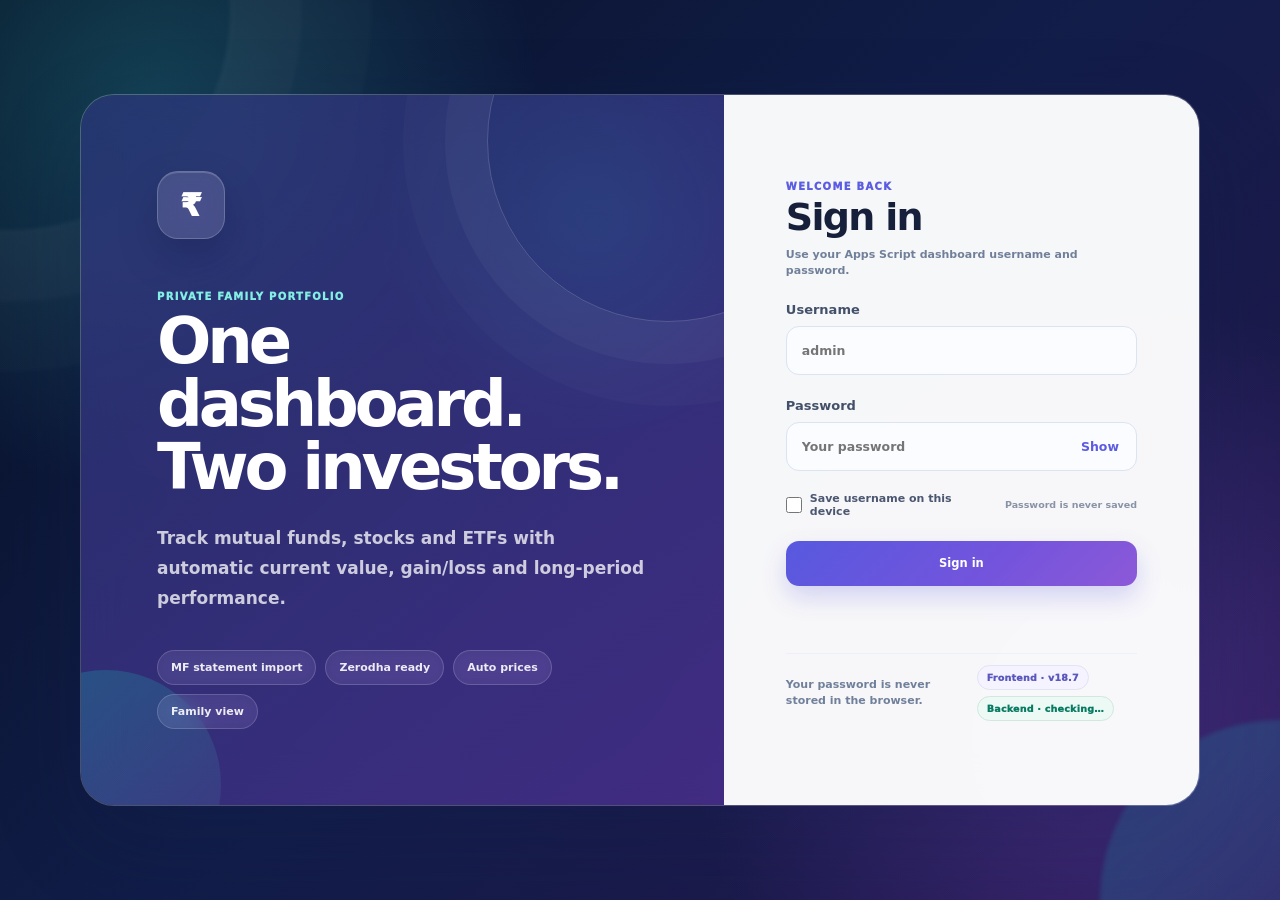
==== index.html @ 871f57f7 "Add files via upload" ====
<!doctype html>
<html lang="en">
<head>
  <meta charset="utf-8">
  <meta name="viewport" content="width=device-width, initial-scale=1, viewport-fit=cover">
  <meta http-equiv="Cache-Control" content="no-cache, no-store, must-revalidate">
  <meta http-equiv="Pragma" content="no-cache">
  <meta http-equiv="Expires" content="0">
  <meta name="theme-color" content="#eef5ff">
  <meta name="description" content="Private family stock and mutual fund portfolio dashboard">
  <title>My Finance</title>
  <link rel="preconnect" href="https://script.google.com">
  <link rel="stylesheet" href="styles.css?v=20260822-187">
</head>
<body>
  <noscript>This dashboard requires JavaScript.</noscript>

  <section id="loginView" class="login-view">
    <div class="login-shell">
      <div class="brand-panel">
        <div class="brand-mark">₹</div>
        <p class="eyebrow">PRIVATE FAMILY PORTFOLIO</p>
        <h1>One dashboard.<br>Two investors.</h1>
        <p class="brand-copy">Track mutual funds, stocks and ETFs with automatic current value, gain/loss and long-period performance.</p>
        <div class="feature-pills"><span>MF statement import</span><span>Zerodha ready</span><span>Auto prices</span><span>Family view</span></div>
      </div>
      <form id="loginForm" class="login-card" autocomplete="on">
        <div><p class="eyebrow">WELCOME BACK</p><h2>Sign in</h2><p class="muted">Use your Apps Script dashboard username and password.</p></div>
        <label>Username<input id="loginUsername" name="username" autocomplete="username" required maxlength="60" placeholder="admin"></label>
        <label>Password<div class="password-wrap"><input id="loginPassword" name="password" type="password" autocomplete="current-password" required maxlength="200" placeholder="Your password"><button type="button" class="text-button" data-toggle-password="loginPassword">Show</button></div></label>
        <div class="login-options">
          <label class="remember-user"><input id="rememberUsername" type="checkbox"><span>Save username on this device</span></label>
          <span class="remember-note">Password is never saved</span>
        </div>
        <button id="loginButton" class="primary-button full" type="submit">Sign in</button>
        <p id="loginMessage" class="form-message" role="alert"></p>
        <div class="login-meta">
          <p class="tiny muted">Your password is never stored in the browser.</p>
          <div class="version-pair"><span id="loginVersion" class="version-badge">Frontend · v18.7</span><span id="loginBackendVersion" class="version-badge backend-version">Backend · checking…</span></div>
        </div>
      </form>
    </div>
  </section>

  <div id="appView" class="app-view hidden">
    <div id="runtimeWarning" class="runtime-warning hidden" role="alert"></div>
    <aside class="sidebar">
      <div class="side-brand"><div class="brand-mark small">₹</div><div><strong id="sideAppName">My Finance</strong><span>Family portfolio</span></div></div>
      <nav class="side-nav" aria-label="Main navigation">
        <button class="nav-item active" data-section="overview"><span>◫</span>Overview</button>
        <button class="nav-item" data-section="holdings"><span>▥</span>Holdings</button>
        <button class="nav-item" data-section="watchlist"><span>☆</span>Watchlist</button>
        <button class="nav-item" data-section="diary"><span>✎</span>Diary</button>
        <button id="quickDiaryBtn" class="nav-item quick-diary-nav" type="button"><span>✚</span>Quick Diary</button>
        <button class="nav-item admin-only hidden" data-section="users"><span>♙</span>Users</button>
      </nav>
      <div class="sidebar-session-card">
        <span class="sidebar-session-label">SIGNED IN AS</span>
        <strong id="dashboardUsername">—</strong>
        <span id="dashboardVersion">Frontend · v18.7</span><span id="dashboardBackendVersion">Backend · checking…</span>
      </div>
      <div class="sidebar-foot"><button id="changePasswordBtn" class="nav-item"><span>⌁</span>Change password</button><button id="logoutBtn" class="nav-item danger-text"><span>↪</span>Log out</button></div>
    </aside>

    <main class="main-content">
      <header class="topbar">
        <div><div class="topbar-title-line"><div><p class="eyebrow" id="todayLabel"></p><h1 id="pageTitle">Portfolio overview</h1></div><div class="dashboard-version-pair"><span id="dashboardVersionTop" class="dashboard-version-chip">FE v18.7</span><span id="dashboardBackendVersionTop" class="dashboard-version-chip backend-chip">BE …</span></div></div></div>
        <div class="top-actions"><div class="auto-refresh-control" title="Automatically refresh portfolio and watchlist prices while this dashboard is open"><span class="auto-pulse"></span><div class="auto-refresh-copy"><strong>Auto update</strong><span id="autoRefreshCountdown">15 min</span></div><select id="autoRefreshSelect" aria-label="Auto update interval"><option value="5">5 min</option><option value="15" selected>15 min</option><option value="30">30 min</option><option value="60">60 min</option><option value="0">Off</option></select></div><div class="sync-status" id="syncStatus"><span class="status-dot"></span><span>Ready</span></div><button id="refreshBtn" class="icon-button" title="Refresh prices and NAVs">↻</button><button id="addInvestmentBtn" class="primary-button">+ Add investment</button><button id="profileButton" class="avatar-button"><span id="avatarInitial">A</span></button></div>
      </header>

      <div class="portfolio-switch-wrap portfolio-filter-bar">
        <div class="filter-group">
          <span class="switch-label">VIEW PORTFOLIO</span>
          <div id="ownerSwitcher" class="portfolio-switcher"></div>
        </div>
        <div class="filter-group">
          <span class="switch-label">INVESTMENT TYPE</span>
          <div id="assetViewSwitcher" class="portfolio-switcher asset-switcher">
            <button type="button" class="owner-pill active" data-asset-view="ALL">All investments</button>
            <button type="button" class="owner-pill" data-asset-view="MF">Mutual funds</button>
            <button type="button" class="owner-pill" data-asset-view="STOCKS">Stocks &amp; ETFs</button>
          </div>
        </div>
        <div class="quick-actions"><button id="importBtn" class="secondary-button">⇧ Import portfolio</button><button id="exportBtn" class="secondary-button">Export CSV</button></div>
      </div>

      
<section id="overviewSection" class="page-section">
  <div class="overview-mode-bar">
    <div class="overview-mode-switcher" role="tablist" aria-label="Dashboard view">
      <button id="personalHomeModeBtn" type="button" class="active" data-overview-mode="PERSONAL"><span>⌂</span> My Home</button>
      <button id="investmentHomeModeBtn" class="overview-investment-mode-hidden" type="button" data-overview-mode="INVESTMENT" aria-hidden="true" tabindex="-1"><span>₹</span> Investments</button>
    </div>
    <button id="overviewSetDefaultBtn" type="button" class="overview-default-button overview-investment-mode-hidden" aria-hidden="true" tabindex="-1">✓ Default view</button>
  </div>

  <div id="personalHomeContent" class="personal-home-content">
    <section class="personal-home-hero tint-lilac">
      <div>
        <p class="eyebrow">MY DAILY DASHBOARD</p>
        <h2 id="personalHomeGreeting">Your day at a glance</h2>
        <p>Diary, targets, reminders and a daily thought. Investment details stay hidden until you choose to view them.</p>
      </div>
      <div class="personal-home-actions">
        <button id="homeDailyWriteBtn" type="button" class="primary-button">✎ Daily diary</button>
        <button id="homeMonthlyWriteBtn" type="button" class="secondary-button">▣ Monthly diary</button>
        <button id="homeAddTargetBtn" type="button" class="secondary-button">+ Target / reminder</button>
      </div>
    </section>

    <div class="personal-home-grid">
      <article class="personal-home-card diary-home-card tint-blue">
        <div class="personal-card-head">
          <div><p class="eyebrow">TODAY'S DIARY</p><h3>Write & remember</h3></div>
          <span id="homeDiaryCount" class="personal-count-badge">0 today</span>
        </div>
        <div id="homeDiaryPreview" class="home-diary-preview">
          <p class="personal-empty-copy">Nothing written today yet.</p>
        </div>
        <div class="personal-card-actions">
          <button id="homeDiaryQuickBtn" type="button">+ Write now</button>
          <button id="homeFullDiaryBtn" type="button">Open Diary</button>
        </div>
      </article>

      <article class="personal-home-card target-home-card tint-yellow">
        <div class="personal-card-head">
          <div><p class="eyebrow">TARGETS & REMINDERS</p><h3>What needs attention</h3></div>
          <span id="homeStickyCount" class="personal-count-badge target-count">0 active</span>
        </div>
        <div id="homeStickySummary" class="home-sticky-summary">
          <div><strong id="homeStickyDueToday">0</strong><span>Due today</span></div>
          <div><strong id="homeStickyOverdue">0</strong><span>Overdue</span></div>
          <div><strong id="homeStickyUpcoming">0</strong><span>Upcoming</span></div>
        </div>
        <div id="homeStickyPreview" class="home-sticky-preview">
          <p class="personal-empty-copy">No active target or reminder.</p>
        </div>
        <div class="personal-card-actions">
          <button id="homeTargetAddBtn" type="button">+ Add</button>
          <button id="homeTargetsOpenBtn" type="button">Open panel</button>
        </div>
      </article>

      <article id="homeQuoteCard" class="personal-home-card quote-home-card quote-tone-0">
        <div class="personal-card-head">
          <div><p class="eyebrow">QUOTE OF THE DAY</p><h3>Pause for a thought</h3></div>
          <div class="quote-head-tools"><span id="homeQuoteAutoStatus" class="quote-auto-status">Auto move · 12s</span><span class="quote-mini-mark">“</span></div>
        </div>
        <blockquote id="homeQuoteText">Your saved life quote will appear here.</blockquote>
        <div id="homeQuoteAuthor" class="home-quote-author">— Quote Library</div>
        <div class="personal-card-actions">
          <button id="homeQuoteNextBtn" type="button">↻ Another</button>
          <button id="homeQuotesOpenBtn" type="button">Open Quotes</button>
        </div>
      </article>
    </div>

    <section class="personal-home-footer tint-green">
      <div>
        <strong>Investment details stay outside the Overview.</strong>
        <span>Open Holdings or Watchlist from the left menu only when you want financial details.</span>
      </div>
      <button id="homeShowInvestmentsBtn" type="button">▥ Open Holdings</button>
    </section>
  </div>

  <div id="investmentOverviewContent" class="investment-overview-content hidden">
<div id="masterLoadBanner" class="master-load-banner hidden">
          <div>
            <p class="eyebrow">MASTER SPREADSHEET NOT YET APPLIED</p>
            <h3>Your dashboard is still showing the old portfolio data.</h3>
            <p>The uploaded master workbook contains 35 consolidated investments and 17 watchlist items. Load it once to replace the old holdings/watchlist.</p>
          </div>
          <button id="masterLoadNowBtn" class="primary-button" type="button">⇄ Load Master Sheet Data</button>
        </div>
        <div class="welcome-banner">
          <div><p class="eyebrow">LIVE WEALTH DASHBOARD</p><h2 id="welcomeTitle">Combined portfolio</h2><p id="lastUpdatedText">Loading your latest portfolio…</p><div class="live-data-line"><span class="live-dot"></span><span>Portfolio + watchlist auto tracking</span></div></div>
          <div class="banner-chip" id="viewChip">Combined</div>
        </div>

        <div class="overview-utility-row">
          <button id="overviewStickyShortcut" class="overview-utility-chip sticky-chip" type="button"><span>📌</span><strong id="overviewStickyShortcutCount">0 active</strong><small>Targets & reminders</small></button>
          <button id="overviewQuoteShortcut" class="overview-utility-chip quote-chip" type="button"><span>💬</span><strong>Daily quote</strong><small>Open right panel</small></button>
        </div>

        <div class="summary-grid">
          <article class="summary-card accent-blue"><div class="card-icon">₹</div><p id="sumInvestedLabel">Invested / cost value</p><strong id="sumInvested">₹0</strong><span id="sumAssetCount">0 holdings</span><div id="sumInvestedTrend" class="summary-trend neutral">Tracking growth…</div></article>
          <article class="summary-card accent-green"><div class="card-icon">↗</div><p id="sumCurrentLabel">Current value</p><strong id="sumCurrent">₹0</strong><span id="sumPricedCount">0 priced</span><div id="sumCurrentTrend" class="summary-trend neutral">Tracking growth…</div></article>
          <article class="summary-card accent-purple"><div class="card-icon">±</div><p>Total gain / loss</p><strong id="sumGain">₹0</strong><span id="sumReturn">0.00%</span><div id="sumGainTrend" class="summary-trend neutral">Latest portfolio result</div></article>
          <article class="summary-card accent-orange"><div class="card-icon">☆</div><p>Watchlist pulse</p><strong id="sumSplit">All investments</strong><span id="sumWatchCount">0 watchlist</span><div id="sumWatchTrend" class="summary-trend neutral">Tracking opportunities…</div></article>
        </div>
        <div class="insight-grid">
          <article class="panel trend-panel portfolio-trend-panel">
            <div class="panel-head trend-panel-head"><div><p class="eyebrow">WEALTH GROWTH</p><h3>Invested capital vs current value</h3><p class="panel-subcopy">Automatically records dashboard snapshots while you use My Finance.</p></div><div id="growthRangeButtons" class="range-switcher"><button type="button" data-growth-range="7D">7D</button><button type="button" class="active" data-growth-range="30D">30D</button><button type="button" data-growth-range="ALL">All</button></div></div>
            <div class="growth-kpi-grid"><div class="growth-kpi"><span>Invested change</span><strong id="growthInvestedDelta">₹0</strong><small id="growthInvestedPct">0.00%</small></div><div class="growth-kpi"><span>Value change</span><strong id="growthValueDelta">₹0</strong><small id="growthValuePct">0.00%</small></div><div class="growth-kpi"><span>Portfolio gain</span><strong id="growthGainNow">₹0</strong><small id="growthReturnNow">0.00%</small></div></div>
            <div id="portfolioGrowthChart" class="trend-chart"></div><div class="chart-legend"><span><i class="legend-line invested"></i>Invested amount</span><span><i class="legend-line current"></i>Current value</span><span id="growthHistoryNote" class="muted">Growth history starts from this version.</span></div>
          </article>
          <article class="panel trend-panel watch-trend-panel">
            <div class="panel-head"><div><p class="eyebrow">WATCHLIST PULSE</p><h3>How close are ideas to your target?</h3><p class="panel-subcopy">Prices and target gaps refresh automatically with the portfolio.</p></div><span id="watchPulseBadge" class="pulse-badge">Live</span></div>
            <div class="watch-pulse-grid"><div class="watch-pulse-card opportunity"><span>At / below target</span><strong id="watchAtTarget">0</strong><small>Potential opportunities</small></div><div class="watch-pulse-card near"><span>Within 5% of target</span><strong id="watchNearTarget">0</strong><small>Worth watching closely</small></div><div class="watch-pulse-card gap"><span>Average gap</span><strong id="watchAverageGap">—</strong><small>From your target prices</small></div><div class="watch-pulse-card total"><span>Watchlist size</span><strong id="watchPulseCount">0</strong><small>Stocks / ETFs / MFs</small></div></div>
            <div id="watchlistTrendChart" class="trend-chart compact"></div><div class="chart-legend"><span><i class="legend-line watch"></i>Average distance to target</span><span id="watchTrendNote" class="muted">Lower is closer to your target.</span></div>
          </article>
        </div>

        <article class="panel type-breakdown-panel">
          <div class="panel-head">
            <div><p class="eyebrow">INVESTMENT TYPE SUMMARY</p><h3>Mutual funds vs Stocks &amp; ETFs</h3></div>
            <span class="tiny muted">Click a card to filter the dashboard</span>
          </div>
          <div id="typeSummaryGrid" class="type-summary-grid"></div>
        </article>

        <div class="overview-grid">
          <article class="panel allocation-panel"><div class="panel-head"><div><p class="eyebrow">ALLOCATION</p><h3>By asset type</h3></div></div><div id="allocationChart" class="allocation-chart"></div></article>
          <article class="panel"><div class="panel-head"><div><p class="eyebrow">INVESTOR SUMMARY</p><h3>Family comparison</h3></div></div><div id="investorSummary" class="investor-summary"></div></article>
        </div>

        <article class="panel"><div class="panel-head"><div><p class="eyebrow">TOP HOLDINGS</p><h3>Largest current holdings</h3></div><button class="link-button" data-section-link="holdings">View all</button></div><div id="topHoldings" class="mini-holdings empty-state">Add investments to begin.</div></article>
  </div>
</section>

<section id="holdingsSection" class="page-section hidden">
        <section class="holdings-summary-panel" aria-label="Investment summary">
          <div class="holdings-summary-head">
            <div>
              <p class="eyebrow">HOLDINGS SUMMARY</p>
              <h3>Invested · Present Value · Growth</h3>
            </div>
            <span class="holdings-summary-note">Combined and investor-wise comparison</span>
          </div>

          <div class="holdings-summary-matrix holdings-value-growth-matrix">
            <div class="holdings-summary-row summary-row-combined">
              <div class="summary-owner-label">
                <strong>Combined</strong>
                <span>Whole portfolio</span>
              </div>

              <article class="holdings-mini-card total">
                <span class="summary-card-title">Total Portfolio</span>
                <div class="summary-metric"><span>Invested</span><strong id="holdSumCombinedTotalInvested">₹0</strong></div>
                <div class="summary-metric"><span>Present value</span><strong id="holdSumCombinedTotalCurrent">₹0</strong></div>
                <div class="summary-metric growth"><span>Growth</span><strong id="holdSumCombinedTotalGrowth">₹0 · 0.00%</strong></div>
              </article>

              <article class="holdings-mini-card mf">
                <span class="summary-card-title">Mutual Funds</span>
                <div class="summary-metric"><span>Invested</span><strong id="holdSumCombinedMfInvested">₹0</strong></div>
                <div class="summary-metric"><span>Present value</span><strong id="holdSumCombinedMfCurrent">₹0</strong></div>
                <div class="summary-metric growth"><span>Growth</span><strong id="holdSumCombinedMfGrowth">₹0 · 0.00%</strong></div>
              </article>

              <article class="holdings-mini-card stock">
                <span class="summary-card-title">Stocks &amp; ETFs</span>
                <div class="summary-metric"><span>Invested</span><strong id="holdSumCombinedStockInvested">₹0</strong></div>
                <div class="summary-metric"><span>Present value</span><strong id="holdSumCombinedStockCurrent">₹0</strong></div>
                <div class="summary-metric growth"><span>Growth</span><strong id="holdSumCombinedStockGrowth">₹0 · 0.00%</strong></div>
              </article>
            </div>

            <div class="holdings-summary-row summary-row-niharika">
              <div class="summary-owner-label">
                <strong>Niharika</strong>
                <span>Individual portfolio</span>
              </div>

              <article class="holdings-mini-card total">
                <span class="summary-card-title">Total Portfolio</span>
                <div class="summary-metric"><span>Invested</span><strong id="holdSumNiharikaTotalInvested">₹0</strong></div>
                <div class="summary-metric"><span>Present value</span><strong id="holdSumNiharikaTotalCurrent">₹0</strong></div>
                <div class="summary-metric growth"><span>Growth</span><strong id="holdSumNiharikaTotalGrowth">₹0 · 0.00%</strong></div>
              </article>

              <article class="holdings-mini-card mf">
                <span class="summary-card-title">Mutual Funds</span>
                <div class="summary-metric"><span>Invested</span><strong id="holdSumNiharikaMfInvested">₹0</strong></div>
                <div class="summary-metric"><span>Present value</span><strong id="holdSumNiharikaMfCurrent">₹0</strong></div>
                <div class="summary-metric growth"><span>Growth</span><strong id="holdSumNiharikaMfGrowth">₹0 · 0.00%</strong></div>
              </article>

              <article class="holdings-mini-card stock">
                <span class="summary-card-title">Stocks &amp; ETFs</span>
                <div class="summary-metric"><span>Invested</span><strong id="holdSumNiharikaStockInvested">₹0</strong></div>
                <div class="summary-metric"><span>Present value</span><strong id="holdSumNiharikaStockCurrent">₹0</strong></div>
                <div class="summary-metric growth"><span>Growth</span><strong id="holdSumNiharikaStockGrowth">₹0 · 0.00%</strong></div>
              </article>
            </div>

            <div class="holdings-summary-row summary-row-sarada">
              <div class="summary-owner-label">
                <strong>Sarada</strong>
                <span>Individual portfolio</span>
              </div>

              <article class="holdings-mini-card total">
                <span class="summary-card-title">Total Portfolio</span>
                <div class="summary-metric"><span>Invested</span><strong id="holdSumSaradaTotalInvested">₹0</strong></div>
                <div class="summary-metric"><span>Present value</span><strong id="holdSumSaradaTotalCurrent">₹0</strong></div>
                <div class="summary-metric growth"><span>Growth</span><strong id="holdSumSaradaTotalGrowth">₹0 · 0.00%</strong></div>
              </article>

              <article class="holdings-mini-card mf">
                <span class="summary-card-title">Mutual Funds</span>
                <div class="summary-metric"><span>Invested</span><strong id="holdSumSaradaMfInvested">₹0</strong></div>
                <div class="summary-metric"><span>Present value</span><strong id="holdSumSaradaMfCurrent">₹0</strong></div>
                <div class="summary-metric growth"><span>Growth</span><strong id="holdSumSaradaMfGrowth">₹0 · 0.00%</strong></div>
              </article>

              <article class="holdings-mini-card stock">
                <span class="summary-card-title">Stocks &amp; ETFs</span>
                <div class="summary-metric"><span>Invested</span><strong id="holdSumSaradaStockInvested">₹0</strong></div>
                <div class="summary-metric"><span>Present value</span><strong id="holdSumSaradaStockCurrent">₹0</strong></div>
                <div class="summary-metric growth"><span>Growth</span><strong id="holdSumSaradaStockGrowth">₹0 · 0.00%</strong></div>
              </article>
            </div>
          </div>
        </section>

        <article class="panel table-panel">
          <div class="panel-head responsive-head">
            <div class="holdings-title-block"><h3 id="holdingsHeading"><span class="holdings-title-label">PORTFOLIO DETAILS</span><span class="holdings-title-sep">·</span><span>Mutual funds, stocks &amp; ETFs</span></h3><p id="masterDataStatus" class="master-data-status">Master spreadsheet not loaded yet.</p></div>
            <div class="table-tools"><button id="replaceMasterDataBtn" class="master-data-button" type="button">⇄ Replace from Master Sheet</button><button id="showAllInvestmentsBtn" class="show-all-button" type="button">▦ Show All Investments</button><input id="holdingSearch" class="search-input" type="search" placeholder="Search holdings…"><select id="holdingTypeFilter" class="compact-select"><option value="ALL">All assets</option><option value="MF">Mutual funds</option><option value="STOCK">Stocks</option><option value="ETF">ETFs</option><option value="OTHER">Other</option></select><span id="holdingsFilterCount" class="filter-result-pill">0 visible</span><button id="printHoldingsBtn" class="print-view-button" type="button">⎙ Preview / Print</button><button id="holdingsFullscreenBtn" class="fullscreen-view-button" type="button" aria-pressed="false" title="Expand Holdings to full browser area">⛶ Full screen</button><button id="manageHoldingsColumnsBtn" class="secondary-button" type="button">⚙ Columns</button><button id="viewAllNotesBtn" class="secondary-button">📝 All notes</button><button id="bulkImportBtn" class="secondary-button">⇧ Import</button><button id="addInvestmentTableBtn" class="primary-button">+ Add</button></div>
          </div>
          <div class="table-view-size-bar" data-table-size-for="holdings">
            <strong>Table size</strong>
            <span class="size-group-label">Row height</span>
            <button id="holdRowMinusBtn" type="button" class="size-step-button" title="Reduce Holdings row height">−</button>
            <span id="holdRowSizeLabel" class="size-value-label">100%</span>
            <button id="holdRowPlusBtn" type="button" class="size-step-button" title="Increase Holdings row height">+</button>
            <input id="holdRowSlider" class="size-drag-slider" type="range" min="70" max="160" step="5" value="100" aria-label="Drag to change Holdings row height">
            <span class="size-divider"></span>
            <span class="size-group-label">Column width</span>
            <button id="holdWidthMinusBtn" type="button" class="size-step-button" title="Reduce Holdings table width">−</button>
            <span id="holdWidthSizeLabel" class="size-value-label">100%</span>
            <button id="holdWidthPlusBtn" type="button" class="size-step-button" title="Increase Holdings table width">+</button>
            <input id="holdWidthSlider" class="size-drag-slider" type="range" min="70" max="160" step="5" value="100" aria-label="Drag to change Holdings column width">
            <span class="drag-hint">↔ Drag column edges too</span>
            <span id="holdLayoutSavedStatus" class="layout-saved-status">✓ Saved</span>
            <button id="holdSizeResetBtn" type="button" class="size-reset-button">Reset</button>
          </div>
          <div class="performance-note">1D–10Y columns show the asset/scheme price or NAV performance for that period. XIRR is available for mutual funds imported from transaction statements.</div>
          <div class="table-wrap wide-table" data-layout-scroll="holdings">
            <table class="holdings-table">
              <thead><tr id="holdingsHeadRow"><th class="sticky-col owner-col">Investor</th><th class="sticky-col asset-col">Asset</th><th>Qty / Units</th><th>Avg Buy</th><th>Invested</th><th>Current Price / NAV</th><th>Current Value</th><th>Gain / Loss</th><th>Gain %</th><th>XIRR</th><th>1D</th><th>1W</th><th>1M</th><th>6M</th><th>1Y</th><th>3Y</th><th>5Y</th><th>10Y</th><th class="personal-note-head">Personal Note</th><th></th></tr></thead>
              <tbody id="holdingsBody"></tbody>
            </table>
          </div>
          <div id="holdingsEmpty" class="empty-state hidden">No holdings match this view.</div>
        </article>
      </section>

      <section id="watchlistSection" class="page-section hidden"><div class="watchlist-live-strip"><div><span class="live-dot"></span><strong>Live watchlist tracking</strong><span id="watchlistLastAutoUpdate" class="muted">Waiting for update…</span></div><div class="watchlist-live-stats"><span>At target <b id="watchStripAtTarget">0</b></span><span>Near target <b id="watchStripNear">0</b></span><span>Avg gap <b id="watchStripGap">—</b></span></div></div>
        <article class="panel table-panel"><div class="panel-head responsive-head"><div><p class="eyebrow">FUTURE IDEAS</p><h3>Investment watchlist</h3></div><div class="table-tools watch-filter-tools"><input id="watchSearch" class="search-input" type="search" placeholder="Search watchlist…"><select id="watchTypeFilter" class="compact-select"><option value="ALL">All types</option><option value="STOCK">Stocks</option><option value="ETF">ETFs</option><option value="MF">Mutual funds</option></select><select id="watchPriorityFilter" class="compact-select"><option value="ALL">All priority</option><option value="HIGH">High</option><option value="MEDIUM">Medium</option><option value="LOW">Low</option></select><select id="watchTargetFilter" class="compact-select"><option value="ALL">All target status</option><option value="AT">At / below target</option><option value="NEAR">Within 5%</option><option value="FAR">More than 5% away</option><option value="NO_TARGET">No target</option></select><span id="watchFilterCount" class="filter-result-pill">0 visible</span><button id="printWatchlistBtn" class="print-view-button" type="button">⎙ Preview / Print</button><button id="watchlistFullscreenBtn" class="fullscreen-view-button" type="button" aria-pressed="false" title="Expand Watchlist to full browser area">⛶ Full screen</button><button id="manageWatchlistColumnsBtn" class="secondary-button" type="button">⚙ Columns</button><button id="watchAllNotesBtn" class="secondary-button">📝 All notes</button><button id="addWatchBtn" class="primary-button">+ Add</button></div></div><div class="table-view-size-bar" data-table-size-for="watchlist">
            <strong>Table size</strong>
            <span class="size-group-label">Row height</span>
            <button id="watchRowMinusBtn" type="button" class="size-step-button" title="Reduce Watchlist row height">−</button>
            <span id="watchRowSizeLabel" class="size-value-label">100%</span>
            <button id="watchRowPlusBtn" type="button" class="size-step-button" title="Increase Watchlist row height">+</button>
            <input id="watchRowSlider" class="size-drag-slider" type="range" min="70" max="160" step="5" value="100" aria-label="Drag to change Watchlist row height">
            <span class="size-divider"></span>
            <span class="size-group-label">Column width</span>
            <button id="watchWidthMinusBtn" type="button" class="size-step-button" title="Reduce Watchlist table width">−</button>
            <span id="watchWidthSizeLabel" class="size-value-label">100%</span>
            <button id="watchWidthPlusBtn" type="button" class="size-step-button" title="Increase Watchlist table width">+</button>
            <input id="watchWidthSlider" class="size-drag-slider" type="range" min="70" max="160" step="5" value="100" aria-label="Drag to change Watchlist column width">
            <span class="drag-hint">↔ Drag column edges too</span>
            <span id="watchLayoutSavedStatus" class="layout-saved-status">✓ Saved</span>
            <button id="watchSizeResetBtn" type="button" class="size-reset-button">Reset</button>
          </div>
          <div class="performance-note">Live price comes from the backend. Sheet columns retain the uploaded workbook’s valuation, growth, 52-week and performance details.</div><div class="table-wrap wide-table" data-layout-scroll="watchlist"><table class="watchlist-details-table"><thead><tr id="watchHeadRow"><th class="sticky-col asset-col">Asset</th><th>Live Price/NAV</th><th>Sheet Day %</th><th>Target</th><th>Distance</th><th>52W H/L</th><th>P/E or P/B</th><th>1M</th><th>1Y</th><th>3Y</th><th>5Y</th><th>10Y</th><th>Remark / Moat</th><th class="personal-note-head">Personal Note</th><th></th></tr></thead><tbody id="watchBody"></tbody></table></div><div id="watchEmpty" class="empty-state hidden">No watchlist items match this search.</div></article>
      </section>


      <section id="diarySection" class="page-section hidden">
        <div class="diary-hero">
          <div>
            <p class="eyebrow">PERSONAL DIARY & MONTHLY LIFE PLAN</p>
            <h2>Daily diary, monthly plans, experiences & targets</h2>
            <p>Write day-to-day notes, plan each month, record experiences, set targets, mark achievements, and keep completed months permanently.</p>
          </div>
          <div class="diary-hero-actions">
            <span id="diaryHeroStatus" class="diary-hero-status">Private to your login</span>
            <button id="newDiaryEntryBtn" class="primary-button" type="button">+ New daily entry</button>
          </div>
        </div>

        <div id="diaryWorkspaceSwitcher" class="diary-workspace-switcher">
          <button type="button" class="active" data-diary-workspace="DAILY"><span>☀</span> Daily Diary</button>
          <button type="button" data-diary-workspace="MONTHLY"><span>▣</span> Monthly Diary / Plan / Experience</button>
        </div>

        <div id="dailyDiaryWorkspace">
          <div class="diary-layout">
            <article class="panel diary-compose-panel">
              <div class="panel-head">
                <div><p class="eyebrow">WRITE / EDIT</p><h3>Daily diary entry</h3></div>
                <span id="diarySaveStatus" class="tiny muted">New entry</span>
              </div>
              <form id="diaryForm" class="diary-form">
                <input id="diaryId" type="hidden">
                <div class="diary-date-row">
                  <label>Date<input id="diaryDate" type="date" required></label>
                  <div class="diary-date-nav" aria-label="Diary date navigation">
                    <button id="diaryPrevDayBtn" type="button" class="diary-nav-button" title="Previous day">‹</button>
                    <button id="diaryTodayBtn" type="button" class="diary-nav-button diary-today-button">Today</button>
                    <button id="diaryNextDayBtn" type="button" class="diary-nav-button" title="Next day">›</button>
                  </div>
                </div>
                <label>Title <small>(optional)</small><input id="diaryTitle" type="text" maxlength="120" placeholder="Today’s note"></label>
                <label class="diary-entry-field">Entry
                  <textarea id="diaryText" rows="8" maxlength="5000" required placeholder="Write what you want to remember…"></textarea>
                  <div class="diary-writing-meta"><span id="diaryDraftStatus">Draft ready</span><span id="diaryCharCount">0 / 5000</span></div>
                </label>
                <div class="diary-keyboard-tip">Tip: press <strong>⌘/Ctrl + Enter</strong> to save quickly.</div>
                <div class="diary-form-actions diary-sticky-actions">
                  <button id="clearDiaryBtn" type="button" class="secondary-button">Clear</button>
                  <button id="saveDiaryBtn" type="submit" class="primary-button">Save entry</button>
                </div>
              </form>
            </article>

            <article class="panel diary-browser-panel">
              <div class="panel-head diary-browser-head">
                <div><p class="eyebrow">BROWSE & SEARCH</p><h3>Daily diary history</h3></div>
                <div id="diaryViewSwitcher" class="range-switcher diary-view-switcher">
                  <button type="button" class="active" data-diary-view="DAILY">Day</button>
                  <button type="button" data-diary-view="MONTHLY">Month</button><button type="button" data-diary-view="RANGE">Range</button>
                </div>
              </div>

              <div class="diary-controls">
                <div class="diary-search-wrap"><input id="diarySearch" class="search-input diary-search" type="search" placeholder="Search title, entry or date…"><button id="diarySearchClearBtn" type="button" class="search-clear-button" title="Clear search">×</button></div>
                <label id="diaryDayControl" class="diary-date-control">Day<input id="diaryBrowseDate" type="date"></label>
                <label id="diaryMonthControl" class="diary-date-control hidden">Month<input id="diaryBrowseMonth" type="month"></label>
                <div id="diaryRangeControl" class="diary-range-control hidden"><label>From<input id="diaryFromDate" type="date"></label><label>To<input id="diaryToDate" type="date"></label></div>
                <button id="printDiaryBtn" class="print-view-button diary-print-button" type="button">⎙ Print filtered diary</button>
              </div>

              <div id="diarySummary" class="diary-summary"></div>
              <div id="diaryList" class="diary-list"></div>
              <div id="diaryEmpty" class="empty-state hidden">No daily diary entries match this view.</div>
            </article>
          </div>
        </div>

        <div id="monthlyDiaryWorkspace" class="hidden">
          <div class="monthly-control-bar">
            <div class="monthly-filter-group">
              <label>Year<select id="monthlyYearFilter"></select></label>
              <label>Month<select id="monthlyMonthFilter">
                <option value="ALL">All months</option>
                <option value="01">January</option><option value="02">February</option><option value="03">March</option>
                <option value="04">April</option><option value="05">May</option><option value="06">June</option>
                <option value="07">July</option><option value="08">August</option><option value="09">September</option>
                <option value="10">October</option><option value="11">November</option><option value="12">December</option>
              </select></label>
              <label>Type<select id="monthlyTypeFilter">
                <option value="ALL">All types</option>
                <option value="DIARY">Diary</option>
                <option value="PLAN">Plan</option>
                <option value="EXPERIENCE">Experience</option>
                <option value="TARGET">Target</option>
              </select></label>
              <label>Status<select id="monthlyStatusFilter">
                <option value="ALL">All status</option>
                <option value="OPEN">Open targets</option>
                <option value="COMPLETED">Completed targets</option>
              </select></label>
            </div>
            <div class="monthly-search-actions"><input id="monthlySearch" class="search-input monthly-search" type="search" placeholder="Search monthly diary, plan, experience or target…"><button id="printMonthlyBtn" class="print-view-button" type="button">⎙ Print filtered view</button></div>
          </div>

          <div id="monthCompletionPanel" class="month-completion-panel">
            <div>
              <p class="eyebrow">MONTH PROGRESS</p>
              <h3 id="monthCompletionTitle">This month</h3>
              <p id="monthCompletionText" class="muted">Add targets to track completion.</p>
            </div>
            <div class="month-progress-side">
              <div class="month-progress-track"><div id="monthProgressBar" class="month-progress-bar"></div></div>
              <strong id="monthProgressLabel">0 / 0 targets completed</strong>
              <button id="completeMonthBtn" class="primary-button" type="button">✓ Complete month</button>
            </div>
          </div>

          <div class="monthly-workspace-grid">
            <article class="panel monthly-compose-panel">
              <div class="panel-head">
                <div><p class="eyebrow">ADD / EDIT MONTHLY ITEM</p><h3>Diary, plan, experience or target</h3></div>
                <span id="monthlySaveStatus" class="tiny muted">New monthly item</span>
              </div>
              <form id="monthlyForm" class="diary-form">
                <input id="monthlyId" type="hidden">
                <div class="diary-date-row">
                  <label>Month<input id="monthlyEntryMonth" type="month" required></label>
                  <div class="diary-date-nav" aria-label="Monthly entry navigation">
                    <button id="monthlyPrevMonthBtn" type="button" class="diary-nav-button" title="Previous month">‹</button>
                    <button id="monthlyThisMonthBtn" type="button" class="diary-nav-button diary-today-button">This month</button>
                    <button id="monthlyNextMonthBtn" type="button" class="diary-nav-button" title="Next month">›</button>
                  </div>
                </div>
                <label>Type<select id="monthlyEntryType" required>
                  <option value="DIARY">Monthly Diary</option>
                  <option value="PLAN">Plan</option>
                  <option value="EXPERIENCE">Experience</option>
                  <option value="TARGET">Target</option>
                </select></label>
                <label>Title<input id="monthlyTitle" type="text" maxlength="140" placeholder="e.g. Health target, Trip plan, Monthly reflection"></label>
                <label class="diary-entry-field">Details
                  <textarea id="monthlyText" rows="7" maxlength="5000" required placeholder="Write the monthly diary, plan, experience or target details…"></textarea>
                  <div class="diary-writing-meta"><span id="monthlyDraftStatus">Draft ready</span><span id="monthlyCharCount">0 / 5000</span></div>
                </label>
                <div class="diary-keyboard-tip">Tip: press <strong>⌘/Ctrl + Enter</strong> to save quickly.</div>
                <div class="monthly-target-help" id="monthlyTargetHelp">
                  For a Target, save it first. Then use <strong>Mark completed</strong> when achieved.
                </div>
                <div class="diary-form-actions">
                  <button id="clearMonthlyBtn" type="button" class="secondary-button">Clear</button>
                  <button id="saveMonthlyBtn" type="submit" class="primary-button">Save monthly item</button>
                </div>
              </form>
            </article>

            <article class="panel monthly-list-panel">
              <div class="panel-head">
                <div><p class="eyebrow">MONTHLY RECORDS</p><h3 id="monthlyListTitle">Monthly diary / plan / experience</h3></div>
                <span id="monthlyResultCount" class="tiny muted">0 items</span>
              </div>
              <div id="completedMonthArchive" class="completed-month-archive"></div>
              <div id="monthlyList" class="monthly-list"></div>
              <div id="monthlyEmpty" class="empty-state hidden">No monthly records match these filters.</div>
            </article>
          </div>
        </div>
      </section>

      <section id="usersSection" class="page-section hidden">
        <article class="panel table-panel"><div class="panel-head responsive-head"><div><p class="eyebrow">ADMINISTRATION</p><h3>Dashboard users</h3></div><button id="addUserBtn" class="primary-button">+ Create user</button></div><div class="table-wrap"><table><thead><tr><th>Username</th><th>Name</th><th>Role</th><th>Status</th><th>Last login</th><th></th></tr></thead><tbody id="usersBody"></tbody></table></div></article>
      </section>
    </main>

    <aside id="quickDiaryPanel" class="quick-diary-panel" aria-hidden="true">
      <div class="quick-diary-head">
        <div><p class="eyebrow">QUICK DIARY</p><h3>Write without leaving dashboard</h3></div>
        <button id="quickDiaryCloseBtn" class="icon-button" type="button" aria-label="Close quick diary">×</button>
      </div>
      <div class="quick-diary-tabs">
        <button type="button" class="active" data-quick-diary-mode="DAILY">Daily Diary</button>
        <button type="button" data-quick-diary-mode="MONTHLY">Monthly Diary</button>
      </div>
      <form id="quickDailyForm" class="quick-diary-form">
        <label>Date<input id="quickDailyDate" type="date" required></label>
        <label>Title<input id="quickDailyTitle" type="text" maxlength="120" placeholder="Optional title"></label>
        <label>Entry<textarea id="quickDailyText" rows="8" maxlength="5000" required placeholder="Write your daily diary…"></textarea></label>
        <div class="quick-diary-meta"><span id="quickDailyStatus">Ready</span><span id="quickDailyCount">0 / 5000</span></div>
        <button id="quickDailySaveBtn" class="primary-button" type="submit">Save daily entry</button>
      </form>
      <form id="quickMonthlyForm" class="quick-diary-form hidden">
        <label>Month<input id="quickMonthlyMonth" type="month" required></label>
        <label>Type<select id="quickMonthlyType">
          <option value="DIARY">Monthly Diary</option>
          <option value="PLAN">Plan</option>
          <option value="EXPERIENCE">Experience</option>
          <option value="TARGET">Target</option>
        </select></label>
        <label>Title<input id="quickMonthlyTitle" type="text" maxlength="140" placeholder="Optional title"></label>
        <label>Details<textarea id="quickMonthlyText" rows="8" maxlength="5000" required placeholder="Write monthly diary / plan / experience / target…"></textarea></label>
        <div class="quick-diary-meta"><span id="quickMonthlyStatus">Ready</span><span id="quickMonthlyCount">0 / 5000</span></div>
        <button id="quickMonthlySaveBtn" class="primary-button" type="submit">Save monthly item</button>
      </form>
      <button id="openFullDiaryBtn" class="secondary-button quick-full-diary" type="button">Open full Diary</button>
    </aside>

    <button id="utilityDrawerOpenBtn" class="utility-drawer-launcher" type="button" aria-controls="utilityDrawer" aria-expanded="false" title="Open targets, reminders and quotes">
      <span class="utility-launcher-icon">✦</span>
      <span class="utility-launcher-text">Notes & Quotes</span>
      <span id="utilityStickyBadge" class="utility-launcher-badge">0</span>
    </button>

    <div id="utilityDrawerScrim" class="utility-drawer-scrim" aria-hidden="true"></div>

    <aside id="utilityDrawer" class="utility-drawer" aria-hidden="true">
      <div class="utility-drawer-head">
        <div><p class="eyebrow">RIGHT UTILITY PANEL</p><h3>Notes & Quotes</h3><p>Targets, reminders and inspiration without occupying dashboard space.</p></div>
        <button id="utilityDrawerCloseBtn" class="icon-button" type="button" aria-label="Close right utility panel">×</button>
      </div>

      <div class="utility-drawer-tabs" role="tablist" aria-label="Right panel sections">
        <button type="button" class="active" data-utility-tab="STICKY">📌 Sticky <span id="utilityStickyTabCount">0</span></button>
        <button type="button" data-utility-tab="QUOTE">💬 Quotes</button>
      </div>

      <div id="utilityStickySection" class="utility-drawer-section active">
        <section class="sticky-notes-panel" aria-label="Sticky targets and reminders">
          <div class="sticky-notes-head">
            <div><p class="eyebrow">STICKY NOTES</p><h3>Targets & reminders</h3></div>
            <div class="sticky-head-actions"><span id="stickyNotesCount">0 active</span><button id="addStickyNoteBtn" class="sticky-add-button" type="button">+ Add sticky</button></div>
          </div>
          <div id="stickyNotesList" class="sticky-notes-list"></div>
          <div id="stickyNotesEmpty" class="sticky-empty">No active target or reminder. Add one when something needs your attention.</div>
        </section>
      </div>

      <div id="utilityQuoteSection" class="utility-drawer-section hidden">
        <section class="life-quote-panel" aria-label="Daily life quote">
          <div class="life-quote-mark">“</div>
          <div class="life-quote-copy">
            <div class="life-quote-label"><span>QUOTE OF THE DAY</span><span id="lifeQuoteShuffleStatus">Auto shuffle · 30s</span></div>
            <blockquote id="lifeQuoteText">Add your favorite life quotes to start the daily rotation.</blockquote>
            <div id="lifeQuoteAuthor" class="life-quote-author">— Quote Library</div>
          </div>
          <div class="life-quote-actions">
            <button id="lifeQuoteNextBtn" type="button" title="Show another quote">↻ Next</button>
            <button id="lifeQuotePauseBtn" type="button" title="Pause automatic shuffle">Ⅱ Pause</button>
            <button id="lifeQuoteLibraryBtn" type="button" class="quote-library-button" title="Manage saved quotes">☰ Library</button>
          </div>
        </section>
      </div>
    </aside>

    <div id="dashboardHScroll" class="dashboard-hscroll hidden" aria-label="Horizontal dashboard scroller">
      <button id="dashboardHScrollLeft" class="dashboard-hscroll-arrow" type="button" title="Scroll left">‹</button>
      <div class="dashboard-hscroll-center">
        <div class="dashboard-hscroll-labels"><span id="dashboardHScrollLabel">Horizontal scroll</span><span id="dashboardHScrollPct">0%</span></div>
        <input id="dashboardHScrollRange" class="dashboard-hscroll-range" type="range" min="0" max="1000" value="0" step="1" aria-label="Move table left or right">
      </div>
      <button id="dashboardHScrollRight" class="dashboard-hscroll-arrow" type="button" title="Scroll right">›</button>
    </div>

    <nav class="mobile-nav"><button class="mobile-nav-item active" data-section="overview"><span>◫</span>Overview</button><button class="mobile-nav-item" data-section="holdings"><span>▥</span>Holdings</button><button class="mobile-nav-item" data-section="watchlist"><span>☆</span>Watchlist</button><button class="mobile-nav-item" data-section="diary"><span>✎</span>Diary</button><button id="quickDiaryMobileBtn" class="mobile-nav-item" type="button"><span>✚</span>Quick</button></nav>
  </div>

  <div id="modalBackdrop" class="modal-backdrop hidden" aria-hidden="true">
    <div id="investmentModal" class="modal hidden" role="dialog" aria-modal="true">
      <div class="modal-head"><div><p class="eyebrow">PORTFOLIO ENTRY</p><h2 id="investmentModalTitle">Add investment</h2></div><button class="modal-close" data-close-modal>×</button></div>
      <form id="investmentForm" class="form-grid"><input id="holdingId" type="hidden">
        <label>Investor<select id="holdingOwner" required></select></label>
        <label>Asset type<select id="holdingType" required><option value="STOCK">Stock</option><option value="ETF">ETF</option><option value="MF">Mutual fund</option><option value="OTHER">Other</option></select></label>
        <label>Asset name<input id="holdingName" required maxlength="160" placeholder="Reliance Industries"></label>
        <label><span id="holdingCodeLabel">Ticker symbol</span><input id="holdingCode" required maxlength="40" placeholder="RELIANCE"></label>
        <label id="exchangeLabel">Exchange<select id="holdingExchange"><option value="NSE">NSE</option><option value="BOM">BSE (BOM)</option><option value="NASDAQ">NASDAQ</option><option value="NYSE">NYSE</option></select></label>
        <label>Units / quantity<input id="holdingUnits" type="number" min="0" step="0.000001" required placeholder="10"></label>
        <label>Total invested / current cost<input id="holdingInvested" type="number" min="0" step="0.01" required placeholder="25000"></label>
        <label>Manual current price <small>(optional)</small><input id="holdingManualPrice" type="number" min="0" step="0.0001" placeholder="Automatic when blank"></label>
        <label>Purchase date <small>(optional)</small><input id="holdingBuyDate" type="date"></label>
        <label class="span-2">Personal Note <small>(optional)</small><textarea id="holdingNotes" rows="4" maxlength="500" placeholder="Example: Hold for 5+ years; add more below ₹1,200; review after Q3 results…"></textarea></label>
        <div id="mfHelp" class="info-box span-2 hidden">For manual MF entry, use the numeric AMFI scheme code. For statement import, mapping is attempted automatically.</div>
        <div class="form-actions span-2"><button type="button" class="secondary-button" data-close-modal>Cancel</button><button id="saveInvestmentBtn" type="submit" class="primary-button">Save investment</button></div>
      </form>
    </div>

    <div id="bulkImportModal" class="modal import-modal hidden" role="dialog" aria-modal="true">
      <div class="modal-head"><div><p class="eyebrow">SMART IMPORT</p><h2>Import portfolio data</h2></div><button class="modal-close" data-close-modal>×</button></div>
      <form id="bulkImportForm" class="stack-form">
        <div class="import-mode-tabs"><button type="button" class="import-mode active" data-import-mode="MF_STATEMENT">MF transaction statement</button><button type="button" class="import-mode" data-import-mode="MF_SNAPSHOT">MF current holdings</button><button type="button" class="import-mode" data-import-mode="STOCK_HOLDINGS">Stock / Zerodha holdings</button></div>
        <div id="mfImportHelp" class="info-box"><strong>MF statement:</strong> accepts your columns MF_NAME, INVESTOR_NAME, PRODUCT_CODE, SCHEME_NAME, TRADE_DATE, TRANSACTION_TYPE, AMOUNT, UNITS, PRICE and BROKER. PAN and folio columns are ignored and are not sent to the backend.</div>
        <div id="mfSnapshotImportHelp" class="info-box hidden"><strong>MF current holdings:</strong> accepts Investor Name, Scheme Name, ISIN, Units Held, Avg NAV and Invested Amount. The backend resolves the ISIN to the numeric AMFI scheme code so NAV and 1D–10Y performance can update automatically. Snapshot mode does not create transaction history, so XIRR remains blank unless a transaction statement is also imported.</div><div id="stockImportHelp" class="info-box hidden"><strong>Stock/Zerodha:</strong> accepts Investor Name, Stock Symbol, Exchange, Quantity, Avg Buy Price and Invested Amount. It also recognises common Zerodha holdings headings such as Instrument, Qty. and Avg. cost. Native Zerodha XLSX holdings files are supported.</div>
        <label id="stockOwnerLabel" class="hidden">Investor if file has no investor column<select id="importOwner"></select></label>
        <div class="import-actions"><button id="downloadImportTemplateBtn" type="button" class="secondary-button">Download template</button></div>
        <label class="import-drop"><strong>Select CSV or Excel file</strong><span id="importFileHint">Up to 5,000 MF transaction rows. CSV and XLSX are supported.</span><input id="bulkCsvFile" type="file" accept=".csv,.xlsx,.xls,text/csv,application/vnd.openxmlformats-officedocument.spreadsheetml.sheet,application/vnd.ms-excel" required></label>
        <div id="bulkImportStatus" class="import-status muted">No file selected.</div>
        <div class="form-actions"><button type="button" class="secondary-button" data-close-modal>Cancel</button><button id="runBulkImportBtn" type="submit" class="primary-button" disabled>Import</button></div>
      </form>
    </div>



    <div id="columnManagerModal" class="modal column-manager-modal hidden" role="dialog" aria-modal="true" aria-labelledby="columnManagerTitle">
      <div class="modal-head">
        <div>
          <p class="eyebrow">TABLE DESIGN</p>
          <h2 id="columnManagerTitle">Manage columns</h2>
          <p class="modal-subcopy">Add your own parameters, rename/hide standard columns, or edit/delete custom columns.</p>
        </div>
        <button class="modal-close" data-close-modal aria-label="Close column manager">×</button>
      </div>
      <div class="column-manager-layout">
        <form id="customColumnForm" class="stack-form custom-column-editor">
          <input id="customColumnId" type="hidden">
          <label>Table
            <select id="customColumnSection">
              <option value="HOLDINGS">Holdings</option>
              <option value="WATCHLIST">Watchlist</option>
            </select>
          </label>
          <label>Column name
            <input id="customColumnLabel" maxlength="80" required placeholder="e.g. Risk level">
          </label>
          <label>Parameter key
            <input id="customColumnKey" maxlength="60" placeholder="e.g. RiskLevel">
            <small>Unique key used to store this parameter.</small>
          </label>
          <label>Data type
            <select id="customColumnType">
              <option value="TEXT">Text</option>
              <option value="NUMBER">Number</option>
              <option value="CURRENCY">Currency ₹</option>
              <option value="PERCENT">Percentage %</option>
              <option value="DATE">Date</option>
            </select>
          </label>
          <label>Order
            <input id="customColumnOrder" type="number" min="1" max="999" value="100">
          </label>
          <div class="form-actions">
            <button id="clearCustomColumnBtn" type="button" class="secondary-button">Clear</button>
            <button id="saveCustomColumnBtn" type="submit" class="primary-button">Add column</button>
          </div>
        </form>

        <div class="column-manager-lists">
          <section class="column-list-panel">
            <div class="column-list-head"><div><p class="eyebrow">STANDARD COLUMNS</p><h3>Show, hide or rename</h3></div><button id="resetStandardColumnsBtn" type="button" class="small-button">Reset names</button></div>
            <div id="standardColumnsList" class="column-config-list"></div>
          </section>
          <section class="column-list-panel">
            <div class="column-list-head"><div><p class="eyebrow">CUSTOM PARAMETERS</p><h3>Your added columns</h3></div><span id="customColumnCount" class="filter-result-pill">0 custom</span></div>
            <div id="customColumnsList" class="column-config-list"></div>
            <div id="customColumnsEmpty" class="empty-state">No custom columns yet.</div>
          </section>
        </div>
      </div>
      <div class="column-manager-tip">Tip: click any custom cell in Holdings or Watchlist to enter/edit its value. Custom columns also appear in Preview / Print.</div>
    </div>

    <div id="customValueModal" class="modal small-modal hidden" role="dialog" aria-modal="true" aria-labelledby="customValueTitle">
      <div class="modal-head">
        <div><p class="eyebrow">CUSTOM PARAMETER</p><h2 id="customValueTitle">Edit value</h2><p id="customValueRecord" class="modal-subcopy"></p></div>
        <button class="modal-close" data-close-modal aria-label="Close value editor">×</button>
      </div>
      <form id="customValueForm" class="stack-form">
        <input id="customValueSection" type="hidden">
        <input id="customValueRecordId" type="hidden">
        <input id="customValueColumnKey" type="hidden">
        <label id="customValueFieldLabel">Value
          <input id="customValueInput" maxlength="2000">
        </label>
        <p class="tiny muted">Leave blank and save to clear this value.</p>
        <div class="form-actions">
          <button type="button" class="secondary-button" data-close-modal>Cancel</button>
          <button id="saveCustomValueBtn" type="submit" class="primary-button">Save value</button>
        </div>
      </form>
    </div>

    <div id="notesModal" class="modal notes-modal hidden" role="dialog" aria-modal="true" aria-labelledby="notesModalTitle">
      <div class="modal-head">
        <div><p class="eyebrow">PERSONAL NOTES CENTRE</p><h2 id="notesModalTitle">All personal notes</h2></div>
        <button class="modal-close" data-close-modal aria-label="Close notes">×</button>
      </div>
      <div class="notes-toolbar">
        <input id="notesSearch" class="search-input" type="search" placeholder="Search asset, symbol or note…">
        <select id="notesSource" class="compact-select">
          <option value="BOTH">Investments + Watchlist</option>
          <option value="HOLDINGS">Portfolio investments</option>
          <option value="WATCHLIST">Watchlist</option>
        </select>
        <select id="notesScope" class="compact-select">
          <option value="ALL">Entire portfolio</option>
          <option value="CURRENT">Current portfolio view</option>
        </select>
        <select id="notesFilter" class="compact-select">
          <option value="ALL">All items</option>
          <option value="WITH_NOTES">With notes only</option>
          <option value="WITHOUT_NOTES">Without notes</option>
        </select>
      </div>
      <div id="notesSummary" class="notes-summary muted"></div>
      <div id="notesList" class="notes-list"></div>
      <div id="notesEmpty" class="empty-state hidden">No investments match this notes view.</div>
      <div class="form-actions">
        <button type="button" class="secondary-button" data-close-modal>Close</button>
      </div>
    </div>

    <div id="watchModal" class="modal hidden" role="dialog" aria-modal="true"><div class="modal-head"><div><p class="eyebrow">FUTURE INVESTMENT</p><h2>Add to watchlist</h2></div><button class="modal-close" data-close-modal>×</button></div><form id="watchForm" class="form-grid"><input id="watchId" type="hidden"><label>Asset type<select id="watchType" required><option value="STOCK">Stock</option><option value="ETF">ETF</option><option value="MF">Mutual fund</option><option value="OTHER">Other</option></select></label><label>Asset name<input id="watchName" required maxlength="160"></label><label><span id="watchCodeLabel">Ticker symbol</span><input id="watchCode" required maxlength="40"></label><label id="watchExchangeLabel">Exchange<select id="watchExchange"><option value="NSE">NSE</option><option value="BOM">BSE (BOM)</option><option value="NASDAQ">NASDAQ</option><option value="NYSE">NYSE</option></select></label><label>Target buy price<input id="watchTarget" type="number" min="0" step="0.0001"></label><label>Manual current price <small>(optional)</small><input id="watchManualPrice" type="number" min="0" step="0.0001"></label><label>Priority<select id="watchPriority"><option value="HIGH">High</option><option value="MEDIUM" selected>Medium</option><option value="LOW">Low</option></select></label><label class="span-2">Personal Note <small>(optional)</small><textarea id="watchNotes" rows="4" maxlength="500" placeholder="Example: Buy below ₹1,500; wait for valuation correction; review after Q3 results…"></textarea></label><div id="watchMfHelp" class="info-box span-2 hidden">For Indian mutual funds, enter the numeric AMFI scheme code.</div><div class="form-actions span-2"><button type="button" class="secondary-button" data-close-modal>Cancel</button><button id="saveWatchBtn" type="submit" class="primary-button">Save watch item</button></div></form></div>

    <div id="lifeQuoteModal" class="modal quote-library-modal hidden" role="dialog" aria-modal="true">
      <div class="modal-head">
        <div><p class="eyebrow">DAILY LIFE QUOTES</p><h2>Quote Library</h2><p class="modal-subcopy">Saved permanently in the Google Sheet tab <strong>DailyQuotes</strong>. The dashboard chooses a different starting quote each day and auto-shuffles while open.</p></div>
        <button class="modal-close" data-close-modal>×</button>
      </div>
      <div class="quote-library-layout">
        <form id="lifeQuoteForm" class="stack-form quote-editor">
          <input id="lifeQuoteId" type="hidden">
          <label>Quote<textarea id="lifeQuoteInput" rows="5" maxlength="500" required placeholder="Write or paste a life quote…"></textarea></label>
          <label>Author / source <small>(optional)</small><input id="lifeQuoteAuthorInput" maxlength="120" placeholder="e.g. Personal note, book author, My Finance"></label>
          <div class="form-actions"><button id="clearLifeQuoteBtn" type="button" class="secondary-button">Clear</button><button id="saveLifeQuoteBtn" type="submit" class="primary-button">Save quote</button></div>
        </form>
        <div class="quote-library-list-wrap">
          <div class="quote-library-tools"><input id="lifeQuoteSearch" class="search-input" type="search" placeholder="Search saved quotes…"><span id="lifeQuoteCount" class="filter-result-pill">0 quotes</span></div>
          <div id="lifeQuoteList" class="quote-library-list"></div>
          <div id="lifeQuoteEmpty" class="empty-state hidden">No quotes saved yet.</div>
        </div>
      </div>
    </div>

    <div id="stickyNoteModal" class="modal small-modal sticky-note-modal hidden" role="dialog" aria-modal="true">
      <div class="modal-head"><div><p class="eyebrow">DASHBOARD STICKY</p><h2 id="stickyNoteModalTitle">Add target or reminder</h2></div><button class="modal-close" data-close-modal>×</button></div>
      <form id="stickyNoteForm" class="stack-form">
        <input id="stickyNoteId" type="hidden">
        <label>Type<select id="stickyNoteType"><option value="TARGET">Target</option><option value="REMINDER">Reminder</option></select></label>
        <label>Title<input id="stickyNoteTitle" required maxlength="120" placeholder="What needs attention?"></label>
        <label>Due date <small>(optional)</small><input id="stickyNoteDueDate" type="date"></label>
        <label>Details<textarea id="stickyNoteText" rows="5" maxlength="1000" placeholder="Short details, next action, amount, person, etc."></textarea></label>
        <p class="tiny muted">Click <strong>Done</strong> on the dashboard when completed. It will automatically be saved in your Daily Diary.</p>
        <div class="form-actions"><button type="button" class="secondary-button" data-close-modal>Cancel</button><button id="saveStickyNoteBtn" type="submit" class="primary-button">Save sticky</button></div>
      </form>
    </div>

    <div id="passwordModal" class="modal small-modal hidden" role="dialog" aria-modal="true"><div class="modal-head"><div><p class="eyebrow">ACCOUNT SECURITY</p><h2>Change password</h2></div><button class="modal-close" data-close-modal>×</button></div><form id="passwordForm" class="stack-form"><label>Current password<input id="currentPassword" type="password" required></label><label>New password<input id="newPassword" type="password" required minlength="10"></label><label>Confirm new password<input id="confirmPassword" type="password" required minlength="10"></label><p class="tiny muted">At least 10 characters with upper-case, lower-case, number and symbol.</p><div class="form-actions"><button type="button" class="secondary-button" data-close-modal>Cancel</button><button type="submit" class="primary-button">Update password</button></div></form></div>

    <div id="userModal" class="modal small-modal hidden" role="dialog" aria-modal="true"><div class="modal-head"><div><p class="eyebrow">ADMINISTRATION</p><h2>Create user</h2></div><button class="modal-close" data-close-modal>×</button></div><form id="userForm" class="stack-form"><label>Username<input id="newUsername" required maxlength="60" pattern="[A-Za-z0-9._-]+"></label><label>Display name<input id="newDisplayName" required maxlength="100"></label><label>Role<select id="newUserRole"><option value="USER">User</option><option value="ADMIN">Admin</option></select></label><label>Temporary password<input id="newUserPassword" type="password" required minlength="10"></label><div class="form-actions"><button type="button" class="secondary-button" data-close-modal>Cancel</button><button type="submit" class="primary-button">Create user</button></div></form></div>
  </div>


  <!-- Investment detail drawer: click any holding to open -->
  <div id="holdingDrawerBackdrop" class="drawer-backdrop" aria-hidden="true"></div>
  <aside id="holdingDrawer" class="holding-drawer" role="dialog" aria-modal="true" aria-hidden="true" aria-labelledby="drawerTitle">
    <div class="drawer-head">
      <div class="drawer-title-wrap">
        <div id="drawerAssetBadge" class="drawer-asset-badge">₹</div>
        <div>
          <p id="drawerEyebrow" class="eyebrow">INVESTMENT DETAILS</p>
          <h2 id="drawerTitle">Investment</h2>
          <p id="drawerSubtitle" class="drawer-subtitle"></p>
        </div>
      </div>
      <button id="drawerCloseBtn" class="drawer-close" type="button" aria-label="Close investment details">×</button>
    </div>
    <div id="drawerContent" class="drawer-content"></div>
    <div class="drawer-footer">
      <button id="drawerEditBtn" class="secondary-button" type="button">Edit</button>
      <button id="drawerDoneBtn" class="primary-button" type="button">Done</button>
    </div>
  </aside>

  <div id="toastRegion" class="toast-region" aria-live="polite"></div>
  <script src="config.js?v=20260822-187"></script>
  <script src="app-v18-7.js?v=20260822-187" defer></script>
</body>
</html>
---- styles.css ----
:root {
  --bg: #f5f7ff;
  --surface: rgba(255,255,255,.94);
  --surface-soft: #f8faff;
  --ink: #17203b;
  --muted: #70809a;
  --line: #e3e8f4;
  --brand: #5b5ce2;
  --brand-dark: #3d3fae;
  --cyan: #00a9c6;
  --green: #0b9f78;
  --red: #df5365;
  --orange: #ef923f;
  --purple: #8158df;
  --navy: #111a3b;
  --shadow-sm: 0 8px 24px rgba(30,42,88,.07);
  --shadow: 0 18px 46px rgba(35,43,91,.10);
  --shadow-lg: 0 32px 90px rgba(20,29,73,.20);
  --radius: 22px;
}

* { box-sizing: border-box; }
html { scroll-behavior: smooth; }
body {
  margin: 0;
  min-height: 100vh;
  font-family: Inter, ui-sans-serif, system-ui, -apple-system, BlinkMacSystemFont, "Segoe UI", sans-serif;
  color: var(--ink);
  background:
    radial-gradient(circle at 82% 2%, rgba(102,92,224,.10), transparent 25rem),
    radial-gradient(circle at 8% 78%, rgba(0,184,207,.08), transparent 28rem),
    var(--bg);
  -webkit-font-smoothing: antialiased;
}
button, input, select, textarea { font: inherit; }
button { cursor: pointer; }
.hidden { display: none !important; }
.muted { color: var(--muted); }
.tiny { font-size: 12px; }
.eyebrow {
  margin: 0 0 8px;
  color: #7787a4;
  font-size: 10px;
  font-weight: 900;
  letter-spacing: .16em;
  text-transform: uppercase;
}
.positive { color: var(--green) !important; }
.negative { color: var(--red) !important; }
.neutral { color: var(--muted) !important; }

/* LOGIN */
.login-view {
  position: relative;
  min-height: 100vh;
  display: grid;
  place-items: center;
  padding: 32px;
  overflow: hidden;
  background:
    radial-gradient(circle at 12% 12%, rgba(54,210,210,.24), transparent 28%),
    radial-gradient(circle at 87% 80%, rgba(169,93,255,.25), transparent 32%),
    linear-gradient(135deg, #071126 0%, #111d48 48%, #24184f 100%);
}
.login-view::before,
.login-view::after {
  content: "";
  position: absolute;
  border-radius: 50%;
  filter: blur(2px);
  pointer-events: none;
}
.login-view::before {
  width: 440px;
  height: 440px;
  left: -210px;
  top: -210px;
  border: 1px solid rgba(255,255,255,.13);
  box-shadow: 0 0 0 70px rgba(255,255,255,.025), 0 0 0 140px rgba(255,255,255,.018);
}
.login-view::after {
  width: 360px;
  height: 360px;
  right: -180px;
  bottom: -180px;
  background: linear-gradient(135deg, rgba(0,223,202,.18), rgba(139,75,255,.08));
}
.login-shell {
  position: relative;
  z-index: 1;
  width: min(1120px, 100%);
  min-height: 660px;
  display: grid;
  grid-template-columns: 1.15fr .85fr;
  border: 1px solid rgba(255,255,255,.18);
  border-radius: 34px;
  overflow: hidden;
  box-shadow: var(--shadow-lg);
  background: rgba(255,255,255,.08);
  backdrop-filter: blur(24px);
}
.brand-panel {
  position: relative;
  padding: 76px;
  display: flex;
  flex-direction: column;
  justify-content: center;
  color: white;
  background:
    linear-gradient(145deg, rgba(35,50,116,.76), rgba(72,43,143,.76)),
    radial-gradient(circle at 80% 18%, rgba(0,230,206,.35), transparent 28%);
  overflow: hidden;
}
.brand-panel::before,
.brand-panel::after {
  content: "";
  position: absolute;
  border-radius: 50%;
  pointer-events: none;
}
.brand-panel::before {
  width: 360px;
  height: 360px;
  right: -125px;
  top: -135px;
  border: 1px solid rgba(255,255,255,.18);
  box-shadow: 0 0 0 42px rgba(255,255,255,.035), 0 0 0 84px rgba(255,255,255,.02);
}
.brand-panel::after {
  width: 230px;
  height: 230px;
  left: -90px;
  bottom: -95px;
  background: linear-gradient(135deg, rgba(0,227,199,.23), rgba(255,255,255,.04));
}
.brand-mark {
  width: 68px;
  height: 68px;
  display: grid;
  place-items: center;
  border-radius: 21px;
  color: white;
  background: linear-gradient(135deg, #2accc0, #6b5cf0 70%, #a45cf0);
  box-shadow: 0 16px 36px rgba(24,34,106,.35);
  font-size: 31px;
  font-weight: 950;
}
.brand-panel .brand-mark {
  background: rgba(255,255,255,.13);
  border: 1px solid rgba(255,255,255,.20);
  box-shadow: inset 0 1px 0 rgba(255,255,255,.16), 0 18px 40px rgba(10,15,55,.22);
  backdrop-filter: blur(12px);
}
.brand-panel .eyebrow { margin-top: 52px; color: #83eee4; }
.brand-panel h1 {
  position: relative;
  z-index: 1;
  max-width: 560px;
  margin: 0;
  font-size: clamp(48px, 5vw, 72px);
  line-height: .98;
  letter-spacing: -.065em;
}
.brand-copy {
  position: relative;
  z-index: 1;
  max-width: 525px;
  margin: 26px 0 0;
  color: rgba(255,255,255,.76);
  font-size: 17px;
  line-height: 1.75;
}
.feature-pills {
  position: relative;
  z-index: 1;
  display: flex;
  flex-wrap: wrap;
  gap: 9px;
  margin-top: 36px;
}
.feature-pills span {
  padding: 10px 13px;
  border: 1px solid rgba(255,255,255,.17);
  border-radius: 999px;
  color: rgba(255,255,255,.90);
  background: rgba(255,255,255,.075);
  font-size: 11px;
  font-weight: 800;
  backdrop-filter: blur(8px);
}
.login-card {
  padding: 68px 62px;
  display: flex;
  flex-direction: column;
  justify-content: center;
  gap: 23px;
  background: rgba(255,255,255,.96);
}
.login-card h2 { margin: 0 0 8px; font-size: 38px; letter-spacing: -.045em; }
.login-card p { margin: 0; line-height: 1.6; }
.login-card .eyebrow { color: var(--brand); }
label { display: grid; gap: 9px; color: #43506a; font-size: 13px; font-weight: 800; }
input, select, textarea {
  width: 100%;
  border: 1px solid #dce3f1;
  border-radius: 13px;
  outline: none;
  color: var(--ink);
  background: #fbfcff;
  transition: border .18s ease, box-shadow .18s ease, background .18s ease, transform .18s ease;
}
input, select { height: 49px; padding: 0 15px; }
textarea { padding: 13px 15px; resize: vertical; }
input:hover, select:hover, textarea:hover { border-color: #c8d1e6; }
input:focus, select:focus, textarea:focus {
  border-color: #6e6fe5;
  box-shadow: 0 0 0 4px rgba(91,92,226,.11);
  background: white;
}
.password-wrap { position: relative; }
.password-wrap input { padding-right: 68px; }
.text-button {
  position: absolute;
  right: 9px;
  top: 50%;
  transform: translateY(-50%);
  padding: 7px 9px;
  border: 0;
  border-radius: 8px;
  color: var(--brand);
  background: transparent;
  font-size: 11px;
  font-weight: 900;
}
.text-button:hover { background: #eff0ff; }
.primary-button, .secondary-button, .icon-button {
  border-radius: 13px;
  font-weight: 850;
  transition: transform .16s ease, box-shadow .16s ease, background .16s ease, border .16s ease;
}
.primary-button {
  min-height: 45px;
  padding: 0 19px;
  border: 0;
  color: white;
  background: linear-gradient(135deg, #5759df, #7454dc 60%, #8c59d8);
  box-shadow: 0 11px 24px rgba(91,92,226,.24);
}
.primary-button:hover { transform: translateY(-2px); box-shadow: 0 15px 30px rgba(91,92,226,.32); }
.primary-button:active { transform: translateY(0); }
.primary-button:disabled { opacity: .62; cursor: wait; transform: none; }
.secondary-button {
  min-height: 43px;
  padding: 0 16px;
  border: 1px solid var(--line);
  color: #42506b;
  background: white;
}
.secondary-button:hover { transform: translateY(-1px); border-color: #cfd7ea; background: #f9faff; }
.full { width: 100%; }
.form-message { min-height: 19px; color: var(--red); font-size: 13px; }

/* APP SHELL */
.app-view { min-height: 100vh; display: grid; grid-template-columns: 268px 1fr; }
.sidebar {
  position: sticky;
  top: 0;
  z-index: 20;
  height: 100vh;
  padding: 25px 17px;
  display: flex;
  flex-direction: column;
  color: white;
  background:
    radial-gradient(circle at 20% 8%, rgba(46,209,196,.18), transparent 27%),
    linear-gradient(180deg, #111a3b 0%, #181b4f 50%, #251a52 100%);
  border-right: 1px solid rgba(255,255,255,.06);
  box-shadow: 14px 0 42px rgba(21,26,66,.08);
  overflow: hidden;
}
.sidebar::after {
  content: "";
  position: absolute;
  width: 260px;
  height: 260px;
  left: -145px;
  bottom: -120px;
  border-radius: 50%;
  border: 1px solid rgba(255,255,255,.08);
  box-shadow: 0 0 0 38px rgba(255,255,255,.018), 0 0 0 76px rgba(255,255,255,.012);
  pointer-events: none;
}
.side-brand {
  position: relative;
  z-index: 1;
  display: flex;
  align-items: center;
  gap: 13px;
  padding: 0 8px 30px;
}
.brand-mark.small {
  width: 45px;
  height: 45px;
  border-radius: 14px;
  font-size: 21px;
  box-shadow: 0 14px 30px rgba(4,8,30,.30);
}
.side-brand strong, .side-brand span { display: block; }
.side-brand strong { max-width: 170px; overflow: hidden; color: white; font-size: 14px; text-overflow: ellipsis; white-space: nowrap; }
.side-brand span { margin-top: 4px; color: rgba(255,255,255,.48); font-size: 10px; letter-spacing: .05em; text-transform: uppercase; }
.side-nav { position: relative; z-index: 1; display: grid; gap: 7px; }
.nav-item {
  width: 100%;
  min-height: 48px;
  padding: 0 14px;
  display: flex;
  align-items: center;
  gap: 12px;
  border: 1px solid transparent;
  border-radius: 13px;
  color: rgba(255,255,255,.61);
  background: transparent;
  font-size: 13px;
  font-weight: 760;
  text-align: left;
}
.nav-item span { width: 21px; color: #7ce5dc; font-size: 18px; text-align: center; }
.nav-item:hover { color: white; background: rgba(255,255,255,.07); }
.nav-item.active {
  color: white;
  border-color: rgba(255,255,255,.11);
  background: linear-gradient(135deg, rgba(89,92,226,.70), rgba(128,75,205,.66));
  box-shadow: 0 12px 28px rgba(7,11,37,.22), inset 0 1px 0 rgba(255,255,255,.12);
}
.nav-item.active span { color: white; }
.sidebar-foot { position: relative; z-index: 1; margin-top: auto; display: grid; gap: 4px; }
.sidebar-foot .nav-item { color: rgba(255,255,255,.52); }
.sidebar-foot .nav-item:hover { color: white; }
.sidebar-foot .danger-text, .sidebar-foot .danger-text span { color: #ff9aa7; }

.main-content { min-width: 0; padding: 0 38px 56px; }
.topbar {
  position: sticky;
  top: 0;
  z-index: 14;
  min-height: 98px;
  display: flex;
  align-items: center;
  justify-content: space-between;
  gap: 20px;
  background: linear-gradient(to bottom, rgba(245,247,255,.96) 70%, rgba(245,247,255,0));
  backdrop-filter: blur(10px);
}
.topbar h1 { margin: 0; font-size: 29px; letter-spacing: -.04em; }
.topbar .eyebrow { color: var(--brand); }
.top-actions { display: flex; align-items: center; gap: 10px; }
.sync-status {
  min-height: 39px;
  padding: 0 13px;
  display: flex;
  align-items: center;
  gap: 8px;
  border: 1px solid rgba(220,226,240,.9);
  border-radius: 999px;
  color: var(--muted);
  background: rgba(255,255,255,.88);
  box-shadow: 0 5px 18px rgba(32,45,91,.05);
  font-size: 11px;
  font-weight: 800;
}
.status-dot { width: 8px; height: 8px; border-radius: 50%; background: var(--green); box-shadow: 0 0 0 4px rgba(11,159,120,.10); }
.sync-status.syncing .status-dot { background: var(--orange); box-shadow: 0 0 0 4px rgba(239,146,63,.12); animation: pulse 1.1s infinite; }
.sync-status.error .status-dot { background: var(--red); box-shadow: 0 0 0 4px rgba(223,83,101,.12); }
@keyframes pulse { 50% { opacity: .35; } }
.icon-button {
  width: 43px;
  height: 43px;
  border: 1px solid var(--line);
  color: #53627e;
  background: rgba(255,255,255,.92);
  box-shadow: 0 6px 18px rgba(36,47,93,.05);
  font-size: 20px;
}
.icon-button:hover { transform: translateY(-1px) rotate(12deg); border-color: #ccd4e8; }
.avatar-button {
  width: 43px;
  height: 43px;
  border: 0;
  border-radius: 14px;
  color: white;
  background: linear-gradient(135deg, #0fc6b5, #5b5ce2 70%, #9858db);
  box-shadow: 0 10px 24px rgba(91,92,226,.24);
  font-weight: 900;
}
.page-section { display: grid; gap: 21px; animation: fadeIn .28s ease; }
@keyframes fadeIn { from { opacity: 0; transform: translateY(7px); } }

/* HERO */
.welcome-banner {
  position: relative;
  min-height: 178px;
  padding: 34px 38px;
  display: flex;
  align-items: center;
  justify-content: space-between;
  gap: 25px;
  border: 1px solid rgba(255,255,255,.16);
  border-radius: 25px;
  color: white;
  background:
    radial-gradient(circle at 83% 10%, rgba(40,231,210,.34), transparent 26%),
    radial-gradient(circle at 15% 100%, rgba(164,88,240,.32), transparent 32%),
    linear-gradient(112deg, #233b87 0%, #4842b9 48%, #7543bd 100%);
  box-shadow: 0 22px 52px rgba(52,54,137,.24);
  overflow: hidden;
}
.welcome-banner::before,
.welcome-banner::after {
  content: "";
  position: absolute;
  border-radius: 50%;
  pointer-events: none;
}
.welcome-banner::before {
  width: 290px;
  height: 290px;
  right: -78px;
  top: -145px;
  border: 1px solid rgba(255,255,255,.18);
  box-shadow: 0 0 0 38px rgba(255,255,255,.03), 0 0 0 76px rgba(255,255,255,.018);
}
.welcome-banner::after {
  width: 145px;
  height: 145px;
  right: 29%;
  bottom: -112px;
  background: rgba(0,219,201,.13);
}
.welcome-banner > div { position: relative; z-index: 1; }
.welcome-banner .eyebrow { color: #8ff0e7; }
.welcome-banner h2 { margin: 0; font-size: 34px; letter-spacing: -.045em; }
.welcome-banner p:not(.eyebrow) { margin: 10px 0 0; color: rgba(255,255,255,.72); font-size: 13px; }
.banner-actions { display: flex; gap: 10px; z-index: 1; }
.banner-actions .secondary-button {
  border-color: rgba(255,255,255,.18);
  color: white;
  background: rgba(255,255,255,.11);
  box-shadow: inset 0 1px 0 rgba(255,255,255,.09);
  backdrop-filter: blur(9px);
}
.banner-actions .secondary-button:hover { border-color: rgba(255,255,255,.28); background: rgba(255,255,255,.17); }

/* KPI CARDS */
.summary-grid { display: grid; grid-template-columns: repeat(4, minmax(0,1fr)); gap: 16px; }
.summary-card {
  position: relative;
  min-height: 171px;
  padding: 23px;
  border: 1px solid rgba(224,229,241,.95);
  border-radius: 21px;
  background: rgba(255,255,255,.93);
  box-shadow: var(--shadow-sm);
  overflow: hidden;
  transition: transform .18s ease, box-shadow .18s ease, border .18s ease;
}
.summary-card:hover { transform: translateY(-4px); border-color: #d7ddef; box-shadow: 0 17px 38px rgba(34,44,91,.12); }
.summary-card::before {
  content: "";
  position: absolute;
  left: 0;
  top: 0;
  width: 100%;
  height: 5px;
  background: currentColor;
}
.summary-card::after {
  content: "";
  position: absolute;
  width: 125px;
  height: 125px;
  right: -55px;
  bottom: -65px;
  border-radius: 50%;
  background: currentColor;
  opacity: .07;
}
.card-icon {
  width: 42px;
  height: 42px;
  display: grid;
  place-items: center;
  border-radius: 13px;
  font-weight: 950;
  box-shadow: inset 0 1px 0 rgba(255,255,255,.75);
}
.accent-blue .card-icon { color: #5266df; background: linear-gradient(145deg, #eef0ff, #e4e7ff); }
.accent-green .card-icon { color: #0b9f78; background: linear-gradient(145deg, #e8fbf4, #dff7ef); }
.accent-purple .card-icon { color: #8554d5; background: linear-gradient(145deg, #f4edff, #ede2ff); }
.accent-orange .card-icon { color: #e5832d; background: linear-gradient(145deg, #fff5e9, #ffebd6); }
.summary-card p { margin: 16px 0 6px; color: var(--muted); font-size: 12px; font-weight: 800; }
.summary-card strong { display: block; color: var(--ink); font-size: clamp(24px, 2.1vw, 31px); letter-spacing: -.045em; }
.summary-card span { display: block; margin-top: 7px; color: #8795aa; font-size: 11px; font-weight: 650; }
.accent-blue { color: #5b67df; }
.accent-green { color: #0b9f78; }
.accent-purple { color: #8554d5; }
.accent-orange { color: #e98c39; }

/* PANELS */
.overview-grid { display: grid; grid-template-columns: 1.12fr .88fr; gap: 21px; }
.panel {
  padding: 25px;
  border: 1px solid rgba(224,229,241,.95);
  border-radius: var(--radius);
  background: var(--surface);
  box-shadow: var(--shadow-sm);
  backdrop-filter: blur(8px);
}
.panel-head { display: flex; align-items: center; justify-content: space-between; gap: 18px; margin-bottom: 21px; }
.panel-head h3 { margin: 0; font-size: 19px; letter-spacing: -.03em; }
.link-button { padding: 8px 10px; border: 0; border-radius: 9px; color: var(--brand); background: #f0f0ff; font-size: 11px; font-weight: 900; }
.link-button:hover { background: #e7e7ff; }
.allocation-chart { display: grid; gap: 16px; }
.allocation-row { display: grid; grid-template-columns: 108px 1fr 78px; align-items: center; gap: 13px; }
.allocation-name { display: flex; align-items: center; gap: 9px; font-size: 12px; font-weight: 850; }
.allocation-dot { width: 10px; height: 10px; border-radius: 50%; background: var(--brand); box-shadow: 0 0 0 4px rgba(91,92,226,.08); }
.allocation-track { height: 11px; border-radius: 99px; background: #edf0f7; overflow: hidden; }
.allocation-fill { height: 100%; min-width: 2px; border-radius: inherit; background: linear-gradient(90deg, #17baa8, #5b5ce2 55%, #8f59da); box-shadow: 0 0 15px rgba(91,92,226,.24); }
.allocation-value { text-align: right; font-size: 12px; font-weight: 900; }
.signal-list, .mini-holdings { display: grid; gap: 10px; }
.signal-item, .mini-holding {
  padding: 14px 15px;
  display: grid;
  grid-template-columns: 1fr auto;
  align-items: center;
  gap: 12px;
  border: 1px solid #e9edf5;
  border-radius: 14px;
  background: linear-gradient(135deg, #fcfdff, #f8f9ff);
  transition: transform .15s ease, border .15s ease, box-shadow .15s ease;
}
.signal-item:hover, .mini-holding:hover { transform: translateX(3px); border-color: #dce1f0; box-shadow: 0 8px 18px rgba(36,47,92,.06); }
.signal-item strong, .mini-holding strong { display: block; font-size: 13px; }
.signal-item span, .mini-holding span { display: block; margin-top: 4px; color: var(--muted); font-size: 11px; }
.signal-price, .mini-value { text-align: right; font-size: 12px; font-weight: 900; }
.mini-holdings { grid-template-columns: repeat(3, minmax(0,1fr)); }
.empty-state { padding: 34px 12px; color: var(--muted); text-align: center; font-size: 13px; }

/* TABLES */
.table-panel { padding: 0; overflow: hidden; }
.table-panel .panel-head { padding: 26px 26px 0; }
.table-tools { display: flex; gap: 9px; align-items: center; }
.search-input { width: 220px; height: 43px; }
.compact-select { width: 132px; height: 43px; }
.table-wrap { width: 100%; overflow-x: auto; }
table { width: 100%; border-collapse: separate; border-spacing: 0; white-space: nowrap; }
th, td { padding: 16px 17px; border-top: 1px solid #edf0f6; text-align: left; font-size: 12px; }
th {
  position: sticky;
  top: 0;
  z-index: 2;
  color: #74829a;
  background: #f7f8fc;
  font-size: 10px;
  font-weight: 900;
  letter-spacing: .085em;
  text-transform: uppercase;
}
td { color: #48556f; background: rgba(255,255,255,.72); }
tbody tr { transition: background .14s ease, transform .14s ease; }
tbody tr:hover td { background: #f9faff; }
.asset-cell { display: flex; align-items: center; gap: 12px; }
.asset-badge {
  width: 40px;
  height: 40px;
  display: grid;
  place-items: center;
  border-radius: 12px;
  color: #4f59c7;
  background: linear-gradient(145deg, #f0f1ff, #e6e8ff);
  box-shadow: inset 0 1px 0 rgba(255,255,255,.8);
  font-size: 11px;
  font-weight: 950;
}
.asset-cell strong { display: block; color: var(--ink); font-size: 12px; }
.asset-cell span { display: block; margin-top: 3px; color: #8b98ad; font-size: 10px; }
.price-note { display: block; margin-top: 3px; color: #9aa5b5; font-size: 9px; }
.row-actions { display: flex; gap: 6px; }
.row-button {
  width: 33px;
  height: 33px;
  border: 1px solid var(--line);
  border-radius: 10px;
  color: #64728a;
  background: white;
}
.row-button:hover { transform: translateY(-1px); border-color: #cad3e6; background: #f7f8ff; }
.row-button.delete { color: var(--red); }
.pill { display: inline-flex; align-items: center; min-height: 27px; padding: 0 10px; border-radius: 99px; background: #efefff; color: #535ac6; font-size: 10px; font-weight: 900; }
.pill.high { color: #c94b5c; background: #fff0f3; }
.pill.medium { color: #b47725; background: #fff7e7; }
.pill.low { color: #238466; background: #eaf9f3; }
.mobile-nav { display: none; }

/* MODALS */
.modal-backdrop {
  position: fixed;
  inset: 0;
  z-index: 100;
  padding: 22px;
  display: grid;
  place-items: center;
  background: rgba(12,18,48,.60);
  backdrop-filter: blur(8px);
}
.modal {
  width: min(680px, 100%);
  max-height: calc(100vh - 44px);
  overflow-y: auto;
  padding: 28px;
  border: 1px solid rgba(255,255,255,.64);
  border-radius: 24px;
  background: rgba(255,255,255,.98);
  box-shadow: 0 30px 90px rgba(9,14,42,.38);
  animation: modalIn .2s ease;
}
@keyframes modalIn { from { opacity: 0; transform: scale(.975) translateY(9px); } }
.small-modal { width: min(475px,100%); }
.modal-head { display: flex; justify-content: space-between; gap: 16px; margin-bottom: 24px; }
.modal-head h2 { margin: 0; font-size: 24px; letter-spacing: -.035em; }
.modal-head .eyebrow { color: var(--brand); }
.modal-close { width: 37px; height: 37px; border: 0; border-radius: 11px; color: #718099; background: #f1f3f8; font-size: 24px; }
.modal-close:hover { background: #e9ecf4; }
.form-grid { display: grid; grid-template-columns: 1fr 1fr; gap: 18px; }
.span-2 { grid-column: 1 / -1; }
.form-actions { display: flex; justify-content: flex-end; gap: 9px; margin-top: 5px; }
.stack-form { display: grid; gap: 18px; }
.info-box { padding: 14px 15px; border: 1px solid #dce2ff; border-radius: 13px; color: #536a9d; background: linear-gradient(135deg, #f4f6ff, #f0f7ff); font-size: 12px; line-height: 1.6; }
.toast-region { position: fixed; z-index: 200; right: 22px; bottom: 22px; display: grid; gap: 9px; }
.toast { max-width: 370px; padding: 14px 17px; border-radius: 14px; color: white; background: #202b50; box-shadow: 0 15px 40px rgba(17,26,58,.25); font-size: 13px; animation: toastIn .2s ease; }
.toast.error { background: #bd4054; }
.toast.success { background: #087e5e; }
@keyframes toastIn { from { opacity: 0; transform: translateY(9px); } }

/* RESPONSIVE */
@media (max-width: 1160px) {
  .app-view { grid-template-columns: 238px 1fr; }
  .main-content { padding-left: 28px; padding-right: 28px; }
  .summary-grid { grid-template-columns: repeat(2,1fr); }
  .overview-grid { grid-template-columns: 1fr; }
  .mini-holdings { grid-template-columns: 1fr 1fr; }
  .sync-status { display: none; }
}
@media (max-width: 860px) {
  .login-view { padding: 15px; }
  .login-shell { grid-template-columns: 1fr; max-width: 590px; min-height: auto; }
  .brand-panel { min-height: 275px; padding: 39px 42px; justify-content: flex-start; }
  .brand-panel .brand-mark { width: 54px; height: 54px; }
  .brand-panel .eyebrow { margin-top: 27px; }
  .brand-panel h1 { font-size: 39px; }
  .brand-copy { margin-top: 15px; font-size: 14px; line-height: 1.55; }
  .feature-pills { display: none; }
  .login-card { padding: 42px; }
  .app-view { display: block; }
  .sidebar { display: none; }
  .main-content { padding: 0 16px 94px; }
  .topbar { min-height: 84px; }
  .topbar h1 { font-size: 23px; }
  .top-actions .primary-button { display: none; }
  .welcome-banner { padding: 26px; align-items: flex-start; flex-direction: column; }
  .welcome-banner h2 { font-size: 29px; }
  .banner-actions { width: 100%; }
  .banner-actions button { flex: 1; }
  .mobile-nav {
    position: fixed;
    z-index: 50;
    left: 12px;
    right: 12px;
    bottom: 10px;
    height: 70px;
    padding: 7px;
    display: grid;
    grid-template-columns: repeat(3,1fr);
    border: 1px solid rgba(255,255,255,.16);
    border-radius: 21px;
    background: rgba(20,25,64,.92);
    box-shadow: 0 18px 45px rgba(18,25,62,.28);
    backdrop-filter: blur(15px);
  }
  .mobile-nav-item { border: 0; border-radius: 15px; color: rgba(255,255,255,.58); background: transparent; font-size: 10px; font-weight: 850; }
  .mobile-nav-item span { display: block; margin-bottom: 3px; color: #7ce5dc; font-size: 19px; }
  .mobile-nav-item.active { color: white; background: linear-gradient(135deg, rgba(91,92,226,.86), rgba(126,75,199,.82)); }
  .mobile-nav-item.active span { color: white; }
  .responsive-head { align-items: flex-start; flex-direction: column; }
  .table-tools { width: 100%; flex-wrap: wrap; }
  .search-input { flex: 1; min-width: 175px; }
}
@media (max-width: 570px) {
  .login-shell { border-radius: 25px; }
  .brand-panel { min-height: 235px; padding: 29px 27px; }
  .brand-panel h1 { font-size: 33px; }
  .brand-copy { font-size: 13px; }
  .login-card { padding: 32px 25px; }
  .login-card h2 { font-size: 31px; }
  .summary-grid { grid-template-columns: 1fr; }
  .summary-card { min-height: 148px; }
  .mini-holdings { grid-template-columns: 1fr; }
  .panel { padding: 20px; }
  .table-panel { padding: 0; }
  .table-panel .panel-head { padding: 21px 20px 0; }
  .form-grid { grid-template-columns: 1fr; }
  .span-2 { grid-column: auto; }
  .modal { padding: 22px; }
  .topbar .eyebrow { display: none; }
  .avatar-button { display: none; }
  .allocation-row { grid-template-columns: 87px 1fr 62px; }
  .banner-actions { flex-direction: column; }
}
@media (prefers-reduced-motion: reduce) {
  *, *::before, *::after { scroll-behavior: auto !important; animation-duration: .01ms !important; animation-iteration-count: 1 !important; transition-duration: .01ms !important; }
}


/* Bulk CSV import */
.import-actions {
  display: flex;
  justify-content: flex-start;
}
.import-drop {
  display: grid;
  gap: 7px;
  padding: 24px;
  border: 2px dashed rgba(91,92,226,.34);
  border-radius: 18px;
  background: linear-gradient(135deg, rgba(91,92,226,.07), rgba(0,184,169,.07));
  cursor: pointer;
}
.import-drop strong {
  color: var(--ink);
  font-size: 16px;
}
.import-drop span {
  color: var(--muted);
  font-size: 13px;
}
.import-drop input {
  margin-top: 7px;
  padding: 11px;
  border-radius: 12px;
  background: rgba(255,255,255,.9);
}
.import-status {
  padding: 13px 15px;
  border: 1px solid var(--line);
  border-radius: 13px;
  background: var(--surface-soft);
  font-size: 13px;
  line-height: 1.55;
}
.import-status.success {
  color: #087f5b;
  border-color: rgba(8,127,91,.22);
  background: rgba(16,185,129,.09);
}
.import-status.error {
  color: #c92a2a;
  border-color: rgba(201,42,42,.22);
  background: rgba(239,68,68,.08);
}

/* FAMILY PORTFOLIO V3 */
.portfolio-switch-wrap {
  display:flex; align-items:center; justify-content:space-between; gap:18px;
  margin: 0 0 22px; padding:15px 18px;
  border:1px solid rgba(93,94,226,.12); border-radius:20px;
  background:linear-gradient(110deg,rgba(255,255,255,.94),rgba(241,246,255,.94));
  box-shadow:var(--shadow-sm);
}
.switch-label { display:block; margin-bottom:8px; font-size:10px; letter-spacing:.15em; font-weight:900; color:#7c88a5; }
.portfolio-switcher { display:flex; flex-wrap:wrap; gap:8px; }
.owner-pill {
  border:1px solid #dce3f4; background:#fff; color:#5c6883; font-weight:850;
  padding:9px 16px; border-radius:999px; transition:.2s ease;
}
.owner-pill:hover { transform:translateY(-1px); border-color:#9ca9e9; }
.owner-pill.active { color:#fff; border-color:transparent; background:linear-gradient(135deg,#535be4,#7d56dc); box-shadow:0 8px 18px rgba(83,91,228,.22); }
.quick-actions { display:flex; gap:10px; flex-wrap:wrap; }
.banner-chip { align-self:flex-start; padding:10px 16px; border-radius:999px; font-weight:900; color:#39408d; background:rgba(255,255,255,.78); border:1px solid rgba(94,97,220,.16); }

.investor-summary { display:grid; gap:10px; }
.investor-card {
  width:100%; display:flex; align-items:center; justify-content:space-between; gap:14px;
  border:1px solid #e4e9f5; border-radius:16px; padding:14px 16px; background:#fff; color:inherit;
  text-align:left; transition:.2s ease;
}
.investor-card:hover { transform:translateY(-1px); box-shadow:0 10px 22px rgba(35,43,91,.08); border-color:#cdd6f0; }
.investor-card div:first-child { display:grid; gap:3px; }
.investor-card strong { font-size:15px; }
.investor-card span { color:var(--muted); font-size:12px; }
.investor-metrics { display:grid; gap:3px; text-align:right; }
.investor-metrics b { font-size:16px; }

.performance-note {
  margin:0 0 12px; padding:10px 13px; border-radius:13px;
  font-size:12px; font-weight:650; color:#586883; background:#f4f7ff; border:1px solid #e6ebf7;
}
.wide-table { overflow:auto; max-width:100%; border-radius:16px; }
.holdings-table { min-width:2050px; border-collapse:separate; border-spacing:0; }
.holdings-table th { white-space:nowrap; }
.holdings-table td { white-space:nowrap; }
.holdings-table .asset-cell div:last-child { min-width:290px; max-width:380px; }
.holdings-table .asset-cell strong { white-space:normal; line-height:1.25; }
.sticky-col { position:sticky; z-index:3; background:#fff; }
.holdings-table thead .sticky-col { z-index:6; background:#f5f7fc; }
.owner-col { left:0; min-width:100px; }
.asset-col { left:100px; min-width:330px; box-shadow:8px 0 14px -14px rgba(22,31,69,.42); }
.owner-tag { display:inline-flex; align-items:center; padding:6px 10px; border-radius:999px; background:linear-gradient(135deg,#eef1ff,#f4ecff); color:#4b50a4; font-weight:900; font-size:12px; }
.perf { font-weight:800; font-size:12px; }
.asset-badge.mf { background:linear-gradient(135deg,#7c5ce3,#9e68e8); color:#fff; }
.asset-badge.etf { background:linear-gradient(135deg,#0ca7bd,#28c6b1); color:#fff; }
.asset-badge.stock { background:linear-gradient(135deg,#3d69d8,#5c84eb); color:#fff; }
.allocation-dot.mf { background:#8158df; }
.allocation-dot.stock { background:#4e72db; }
.allocation-dot.etf { background:#12afae; }
.allocation-dot.other { background:#ef923f; }

.import-modal { width:min(760px,calc(100vw - 28px)); }
.import-mode-tabs { display:grid; grid-template-columns:1fr 1fr; gap:8px; padding:5px; border-radius:15px; background:#eef2fb; }
.import-mode { border:0; border-radius:11px; padding:12px 14px; background:transparent; color:#66728c; font-weight:900; }
.import-mode.active { background:#fff; color:#4349a0; box-shadow:0 5px 16px rgba(37,48,98,.09); }
.import-status.success { color:#08785e; background:#e9faf4; border-color:#bfeedd; }
.import-status.error { color:#b03b4a; background:#fff0f2; border-color:#f2c8ce; }

@media (max-width: 980px) {
  .portfolio-switch-wrap { align-items:flex-start; flex-direction:column; }
  .quick-actions { width:100%; }
  .quick-actions button { flex:1; }
}
@media (max-width: 680px) {
  .portfolio-switch-wrap { padding:12px; border-radius:16px; }
  .owner-pill { padding:8px 12px; font-size:12px; }
  .import-mode-tabs { grid-template-columns:1fr; }
  .holdings-table { min-width:1880px; }
  .asset-col { left:86px; min-width:290px; }
  .owner-col { min-width:86px; }
}


/* INVESTMENT DETAIL DRAWER V5 */
.drawer-backdrop {
  position: fixed;
  inset: 0;
  z-index: 1190;
  background: rgba(22, 30, 67, .30);
  backdrop-filter: blur(3px);
  opacity: 0;
  pointer-events: none;
  transition: opacity .24s ease;
}
.drawer-backdrop.open { opacity: 1; pointer-events: auto; }
.holding-drawer {
  position: fixed;
  z-index: 1200;
  top: 0;
  right: 0;
  width: min(470px, 94vw);
  height: 100dvh;
  display: flex;
  flex-direction: column;
  background: #f8f9ff;
  border-left: 1px solid rgba(91, 93, 206, .14);
  box-shadow: -20px 0 55px rgba(30, 38, 82, .18);
  transform: translateX(104%);
  transition: transform .28s cubic-bezier(.2,.8,.2,1);
  visibility: hidden;
}
.holding-drawer.open { transform: translateX(0); visibility: visible; }
body.drawer-open { overflow: hidden; }
.drawer-head {
  display: flex;
  align-items: flex-start;
  justify-content: space-between;
  gap: 16px;
  padding: 24px 22px 20px;
  color: #fff;
  background:
    radial-gradient(circle at 86% 0%, rgba(255,255,255,.20), transparent 34%),
    linear-gradient(135deg,#3f49bc,#7955d9 68%,#8c5acb);
}
.drawer-title-wrap { display:flex; align-items:flex-start; gap:14px; min-width:0; }
.drawer-asset-badge {
  flex:0 0 auto; width:46px; height:46px; border-radius:15px;
  display:grid; place-items:center; font-size:15px; font-weight:950;
  background:rgba(255,255,255,.16); border:1px solid rgba(255,255,255,.22);
  box-shadow: inset 0 1px 0 rgba(255,255,255,.13);
}
.drawer-head .eyebrow { color:#cfd7ff; margin:0 0 5px; }
.drawer-head h2 { margin:0; font-size:21px; line-height:1.2; color:#fff; word-break:break-word; }
.drawer-subtitle { margin:6px 0 0; color:#e1e6ff; font-size:12px; line-height:1.45; }
.drawer-close {
  flex:0 0 auto; width:38px; height:38px; border:0; border-radius:12px;
  color:#fff; background:rgba(255,255,255,.14); font-size:25px; line-height:1; cursor:pointer;
}
.drawer-close:hover { background:rgba(255,255,255,.23); }
.drawer-content { flex:1; overflow:auto; padding:18px 20px 26px; }
.drawer-value-card {
  padding:18px; border-radius:20px; color:#fff;
  background:linear-gradient(135deg,#242f78,#4a52bd 58%,#7254cc);
  box-shadow:0 14px 30px rgba(54,63,151,.18);
}
.drawer-value-label { font-size:11px; font-weight:850; letter-spacing:.08em; text-transform:uppercase; color:#cbd4ff; }
.drawer-current-value { display:block; margin:7px 0 7px; font-size:30px; line-height:1.1; font-weight:950; letter-spacing:-.03em; }
.drawer-gain-line { display:flex; flex-wrap:wrap; align-items:center; gap:8px; font-size:13px; font-weight:800; }
.drawer-gain-chip { padding:5px 9px; border-radius:999px; background:rgba(255,255,255,.12); }
.drawer-section { margin-top:18px; }
.drawer-section-title { margin:0 0 10px; font-size:12px; font-weight:950; color:#697590; letter-spacing:.09em; text-transform:uppercase; }
.drawer-metric-grid { display:grid; grid-template-columns:1fr 1fr; gap:10px; }
.drawer-metric {
  padding:13px 14px; min-height:76px; border-radius:15px;
  background:#fff; border:1px solid #e6e9f5; box-shadow:0 5px 15px rgba(40,48,93,.04);
}
.drawer-metric span { display:block; margin-bottom:5px; color:#7a869f; font-size:11px; font-weight:750; }
.drawer-metric strong { display:block; color:#1f2949; font-size:15px; line-height:1.25; word-break:break-word; }
.drawer-performance { display:grid; grid-template-columns:repeat(4,1fr); gap:8px; }
.drawer-perf-item { padding:10px 5px; text-align:center; border-radius:13px; background:#fff; border:1px solid #e6e9f5; }
.drawer-perf-item span { display:block; margin-bottom:4px; color:#8791a8; font-size:10px; font-weight:850; }
.drawer-perf-item strong { font-size:12px; }
.drawer-info-list { overflow:hidden; border-radius:16px; background:#fff; border:1px solid #e6e9f5; }
.drawer-info-row { display:grid; grid-template-columns:120px 1fr; gap:12px; padding:11px 13px; border-bottom:1px solid #eef1f8; }
.drawer-info-row:last-child { border-bottom:0; }
.drawer-info-row span { color:#8791a7; font-size:11px; font-weight:780; }
.drawer-info-row strong { color:#2a3453; font-size:12px; line-height:1.45; word-break:break-word; }
.drawer-notes { padding:13px 14px; border-radius:15px; background:#fff; border:1px solid #e6e9f5; color:#4f5e7b; font-size:12px; line-height:1.6; white-space:pre-wrap; }
.drawer-footer {
  display:flex; gap:10px; padding:14px 20px 18px; background:#fff;
  border-top:1px solid #e6e9f5; box-shadow:0 -8px 24px rgba(40,48,93,.05);
}
.drawer-footer button { flex:1; }
.holding-row { cursor:pointer; transition:background .15s ease, box-shadow .15s ease; }
.holding-row:hover td { background:#f7f8ff; }
.holding-row:hover .sticky-col { background:#f7f8ff; }
.holding-row:focus { outline:2px solid #6970e8; outline-offset:-2px; }
.mini-holding[data-view-holding] { cursor:pointer; border-radius:13px; transition:background .15s ease, transform .15s ease; }
.mini-holding[data-view-holding]:hover { background:#f6f7ff; transform:translateX(2px); }
.row-actions button { position:relative; z-index:2; }
@media (max-width:680px) {
  .holding-drawer { width:100vw; max-width:100vw; }
  .drawer-head { padding:20px 17px 17px; }
  .drawer-content { padding:15px 15px 24px; }
  .drawer-footer { padding:12px 15px 15px; }
  .drawer-performance { grid-template-columns:repeat(4,1fr); }
  .drawer-info-row { grid-template-columns:105px 1fr; }
}


/* V6 — two-level portfolio filters and MF vs Stock/ETF summary */
.portfolio-filter-bar {
  align-items: flex-end;
  gap: 18px;
}
.filter-group {
  display: grid;
  gap: 8px;
}
.asset-switcher {
  background: #eef2fb;
}
.asset-switcher .owner-pill.active {
  background: linear-gradient(135deg, #1f6fd6, #6958de);
  color: #fff;
  box-shadow: 0 8px 20px rgba(70,82,190,.24);
}
.type-breakdown-panel {
  margin-top: 18px;
}
.type-summary-grid {
  display: grid;
  grid-template-columns: repeat(3, minmax(0, 1fr));
  gap: 14px;
}
.type-summary-card {
  width: 100%;
  padding: 17px;
  border: 1px solid var(--line);
  border-radius: 18px;
  text-align: left;
  color: var(--ink);
  background: linear-gradient(180deg, #fff, #fafbff);
  box-shadow: var(--shadow-sm);
  transition: transform .16s ease, border-color .16s ease, box-shadow .16s ease;
}
.type-summary-card:hover {
  transform: translateY(-2px);
  border-color: #cfd6ef;
  box-shadow: 0 14px 30px rgba(38,48,104,.11);
}
.type-summary-card.active {
  border-color: rgba(91,92,226,.48);
  box-shadow: 0 0 0 3px rgba(91,92,226,.08), 0 16px 34px rgba(53,64,136,.13);
  background: linear-gradient(145deg, #f8f9ff, #f3f7ff);
}
.type-summary-head {
  display: flex;
  align-items: center;
  gap: 11px;
  margin-bottom: 14px;
}
.type-summary-head > div {
  min-width: 0;
}
.type-summary-head strong,
.type-summary-head span {
  display: block;
}
.type-summary-head strong {
  font-size: 14px;
  letter-spacing: -.01em;
}
.type-summary-head span {
  margin-top: 3px;
  color: var(--muted);
  font-size: 11px;
}
.type-summary-icon {
  width: 40px;
  height: 40px;
  flex: 0 0 40px;
  display: grid !important;
  place-items: center;
  margin: 0 !important;
  border-radius: 12px;
  color: var(--brand);
  background: #eef0ff;
  font-size: 12px !important;
  font-weight: 950;
}
.type-summary-values {
  display: grid;
  grid-template-columns: repeat(2, minmax(0, 1fr));
  gap: 11px 14px;
}
.type-summary-values div {
  min-width: 0;
}
.type-summary-values span,
.type-summary-values b {
  display: block;
}
.type-summary-values span {
  color: var(--muted);
  font-size: 10px;
  font-weight: 800;
  text-transform: uppercase;
  letter-spacing: .06em;
}
.type-summary-values b {
  margin-top: 4px;
  overflow: hidden;
  font-size: 14px;
  text-overflow: ellipsis;
  white-space: nowrap;
}
@media (max-width: 1050px) {
  .portfolio-filter-bar {
    align-items: stretch;
  }
  .type-summary-grid {
    grid-template-columns: 1fr;
  }
}
@media (max-width: 720px) {
  .portfolio-filter-bar {
    gap: 12px;
  }
  .asset-switcher {
    width: 100%;
    display: grid;
    grid-template-columns: 1fr;
  }
  .asset-switcher .owner-pill {
    width: 100%;
    justify-content: center;
  }
  .type-summary-values {
    grid-template-columns: repeat(2, minmax(0, 1fr));
  }
}


/* V7 — personal investment notes */
.personal-note-head { min-width: 230px; }
.personal-note-cell {
  min-width: 230px;
  max-width: 320px;
  cursor: pointer;
}
.note-preview {
  display: block;
  max-width: 290px;
  padding: 8px 10px;
  border: 1px solid #e5e8f3;
  border-radius: 10px;
  color: #3f4b61;
  background: #f8f9fd;
  font-size: 12px;
  line-height: 1.42;
  white-space: normal;
}
.note-preview:hover {
  border-color: #cdd3ee;
  background: #f2f4ff;
}
.note-empty {
  display: inline-flex;
  padding: 7px 10px;
  border: 1px dashed #cfd5e7;
  border-radius: 9px;
  color: #7a849a;
  background: #fbfcff;
  font-size: 11px;
  font-weight: 800;
}
.note-empty:hover {
  color: var(--brand);
  border-color: #aeb7e8;
  background: #f5f6ff;
}
.drawer-notes-empty {
  color: #8490a4;
  font-style: italic;
}
.notes-modal {
  width: min(980px, calc(100vw - 28px));
  max-height: min(86vh, 860px);
  overflow: hidden;
  display: flex;
  flex-direction: column;
}
.notes-modal.hidden { display: none; }
.notes-toolbar {
  display: grid;
  grid-template-columns: minmax(220px, 1fr) auto auto;
  gap: 10px;
  margin-bottom: 10px;
}
.notes-summary {
  padding: 2px 2px 12px;
  font-size: 12px;
}
.notes-list {
  min-height: 180px;
  overflow: auto;
  display: grid;
  gap: 12px;
  padding: 2px 4px 8px 2px;
}
.investment-note-card {
  border: 1px solid #e3e7f1;
  border-radius: 16px;
  padding: 15px;
  background: #fff;
  box-shadow: 0 6px 18px rgba(42,51,94,.05);
}
.investment-note-card.has-note {
  border-left: 4px solid #6d63e8;
}
.investment-note-card.no-note {
  border-left: 4px solid #d8dce9;
}
.note-card-top {
  display: flex;
  justify-content: space-between;
  align-items: flex-start;
  gap: 16px;
}
.note-card-value {
  white-space: nowrap;
  font-size: 13px;
}
.note-card-body {
  margin-top: 12px;
  padding: 12px 13px;
  border-radius: 12px;
  background: #f7f8fc;
  color: #334158;
  font-size: 13px;
  line-height: 1.55;
  white-space: pre-wrap;
  overflow-wrap: anywhere;
}
.note-card-body.empty {
  color: #8a94a7;
  font-style: italic;
}
.note-card-actions {
  display: flex;
  justify-content: flex-end;
  gap: 8px;
  margin-top: 11px;
}
@media (max-width: 760px) {
  .notes-toolbar {
    grid-template-columns: 1fr;
  }
  .notes-modal {
    width: calc(100vw - 18px);
    max-height: 92vh;
  }
  .note-card-top {
    display: grid;
  }
  .note-card-value {
    margin-left: 51px;
  }
  .personal-note-head,
  .personal-note-cell {
    min-width: 190px;
  }
}


/* V8 — Watchlist personal notes + unified Notes Centre */
.notes-toolbar {
  grid-template-columns: minmax(220px, 1fr) auto auto auto;
}
.note-source-badge {
  display: inline-flex;
  align-items: center;
  padding: 2px 7px;
  border-radius: 999px;
  font-size: 9px;
  font-weight: 900;
  letter-spacing: .04em;
  text-transform: uppercase;
}
.note-source-badge.holding {
  color: #4c4fc3;
  background: #eeefff;
}
.note-source-badge.watch {
  color: #a66100;
  background: #fff3d8;
}
.watch-note-card {
  border-left-color: #e5a72e !important;
}
.watch-note-card .note-card-body {
  background: #fffaf0;
}
@media (max-width: 900px) {
  .notes-toolbar {
    grid-template-columns: 1fr 1fr;
  }
}
@media (max-width: 620px) {
  .notes-toolbar {
    grid-template-columns: 1fr;
  }
}


/* V9 — vertical watchlist detail drawer */
.watch-row {
  cursor: pointer;
}
.watch-row:hover td {
  background: #fbfcff;
}
.watch-row:focus {
  outline: 2px solid rgba(91,92,226,.35);
  outline-offset: -2px;
}
.watch-drawer-value {
  background: linear-gradient(145deg, #303b72, #4f4dc6);
}
.watch-drawer-value .drawer-gain-chip.positive {
  background: rgba(35, 195, 121, .18);
  color: #d8ffec;
}
.watch-drawer-value .drawer-gain-chip.neutral {
  background: rgba(255,255,255,.13);
  color: #f4f6ff;
}


/* V10 — view and edit Watchlist note simultaneously */
.note-button {
  white-space: nowrap;
}
.watch-note-editor-section {
  border: 1px solid #e5e7f3;
  border-radius: 16px;
  padding: 15px;
  background: linear-gradient(180deg, #fffdf8, #fffaf0);
}
.drawer-section-head {
  display: flex;
  align-items: center;
  justify-content: space-between;
  gap: 12px;
  margin-bottom: 9px;
}
.drawer-section-head .drawer-section-title {
  margin: 0;
}
.drawer-note-textarea {
  width: 100%;
  min-height: 128px;
  resize: vertical;
  border: 1px solid #dfe3ee;
  border-radius: 12px;
  padding: 12px 13px;
  color: var(--ink);
  background: #fff;
  font: inherit;
  font-size: 13px;
  line-height: 1.55;
  outline: none;
  box-sizing: border-box;
}
.drawer-note-textarea:focus {
  border-color: #9793e7;
  box-shadow: 0 0 0 3px rgba(91,92,226,.10);
}
.drawer-note-actions {
  display: flex;
  align-items: center;
  justify-content: space-between;
  gap: 12px;
  margin-top: 10px;
}
.compact-button {
  min-height: 36px;
  padding: 8px 13px;
}
@media (max-width: 560px) {
  .drawer-note-actions {
    align-items: stretch;
    flex-direction: column;
  }
  .drawer-note-actions .primary-button {
    width: 100%;
  }
}


/* V11 — click-to-open vertical drawers */
.drawer-backdrop { z-index: 9998 !important; }
.holding-drawer { z-index: 9999 !important; }
.holding-row,
.watch-row,
.mini-holding[data-view-holding] { cursor: pointer; }
.holding-row:hover td,
.watch-row:hover td { background-color: #f8f9ff; }
.view-button { font-weight: 900; }


/* V13 — one-click Show All Investments */
.show-all-button {
  min-height: 40px;
  padding: 9px 15px;
  border: 0;
  border-radius: 12px;
  color: #fff;
  background: linear-gradient(135deg, #5367e8, #7a4fd8);
  box-shadow: 0 9px 22px rgba(77, 79, 190, .22);
  font-weight: 900;
  letter-spacing: -.01em;
  cursor: pointer;
  white-space: nowrap;
  transition: transform .15s ease, box-shadow .15s ease;
}
.show-all-button:hover {
  transform: translateY(-1px);
  box-shadow: 0 12px 26px rgba(77, 79, 190, .28);
}
.show-all-button:active { transform: translateY(0); }
@media (max-width: 760px) {
  .show-all-button { width: 100%; }
}

/* V14 premium live wealth dashboard */
body{background:radial-gradient(circle at 72% -10%,rgba(105,85,226,.14),transparent 30%),radial-gradient(circle at 22% 18%,rgba(27,169,200,.10),transparent 30%),#f4f7fd}.main-content{background:radial-gradient(circle at 88% 2%,rgba(115,86,230,.10),transparent 26%),radial-gradient(circle at 12% 34%,rgba(54,181,199,.06),transparent 24%)}.topbar{position:sticky;top:0;z-index:40;background:rgba(248,250,255,.86);backdrop-filter:blur(18px);-webkit-backdrop-filter:blur(18px);border-bottom:1px solid rgba(219,225,239,.78)}
.auto-refresh-control{display:flex;align-items:center;gap:9px;min-height:42px;padding:6px 8px 6px 11px;border:1px solid #dfe4f2;border-radius:14px;background:rgba(255,255,255,.82);box-shadow:0 8px 20px rgba(43,54,109,.06)}.auto-refresh-copy{display:grid;line-height:1.05}.auto-refresh-copy strong{font-size:10px;letter-spacing:.05em;text-transform:uppercase}.auto-refresh-copy span{margin-top:3px;color:var(--muted);font-size:10px;font-weight:800}.auto-refresh-control select{height:30px;border:0;border-radius:9px;padding:0 7px;color:#48536d;background:#f0f3fa;font:inherit;font-size:10px;font-weight:900}.auto-pulse,.live-dot{width:8px;height:8px;display:inline-block;flex:0 0 8px;border-radius:50%;background:#24bb82;box-shadow:0 0 0 5px rgba(36,187,130,.12)}
.live-data-line{display:flex;align-items:center;gap:8px;margin-top:11px;color:rgba(255,255,255,.76);font-size:11px;font-weight:800}.welcome-banner{position:relative;overflow:hidden;min-height:142px;border:1px solid rgba(255,255,255,.32);background:radial-gradient(circle at 84% 20%,rgba(255,255,255,.22),transparent 24%),linear-gradient(135deg,#2d3b84 0%,#594bc5 50%,#7752dd 100%);box-shadow:0 22px 50px rgba(62,61,150,.24)}.welcome-banner::after{content:"";position:absolute;width:240px;height:240px;right:-70px;bottom:-140px;border-radius:50%;border:38px solid rgba(255,255,255,.07)}
.summary-card{position:relative;overflow:hidden;border:1px solid rgba(220,225,239,.92);background:linear-gradient(155deg,rgba(255,255,255,.98),rgba(248,250,255,.94));box-shadow:0 14px 30px rgba(41,52,104,.075);transition:transform .18s ease,box-shadow .18s ease}.summary-card:hover{transform:translateY(-3px);box-shadow:0 20px 38px rgba(41,52,104,.11)}.summary-trend{position:relative;z-index:1;width:fit-content;margin-top:10px;padding:5px 8px;border-radius:999px;background:#f2f4fa;font-size:9.5px;font-weight:900}.summary-trend.positive{color:#098866;background:#e8f8f2}.summary-trend.negative{color:#d24f60;background:#fff0f2}.summary-trend.neutral{color:#667187;background:#f1f3f8}
.insight-grid{display:grid;grid-template-columns:minmax(0,1.35fr) minmax(360px,.85fr);gap:18px;margin-top:18px}.trend-panel{min-width:0;background:linear-gradient(180deg,rgba(255,255,255,.98),rgba(249,250,255,.95))}.panel-subcopy{max-width:560px;margin:6px 0 0;color:var(--muted);font-size:11px;line-height:1.45}.range-switcher{display:inline-flex;gap:3px;padding:3px;border-radius:11px;background:#eef1f8}.range-switcher button{min-width:42px;height:30px;border:0;border-radius:8px;color:#758097;background:transparent;font-size:10px;font-weight:900;cursor:pointer}.range-switcher button.active{color:#fff;background:linear-gradient(135deg,#5367e8,#7650d9);box-shadow:0 6px 13px rgba(76,78,188,.22)}
.growth-kpi-grid{display:grid;grid-template-columns:repeat(3,minmax(0,1fr));gap:10px;margin:15px 0 8px}.growth-kpi{padding:12px;border:1px solid #e7eaf3;border-radius:14px;background:#fbfcff}.growth-kpi span,.growth-kpi strong,.growth-kpi small{display:block}.growth-kpi span{color:#7a8598;font-size:9px;font-weight:900;letter-spacing:.055em;text-transform:uppercase}.growth-kpi strong{margin-top:6px;font-size:16px}.growth-kpi small{margin-top:3px;color:#778198;font-size:10px;font-weight:800}
.trend-chart{min-height:220px;margin-top:10px;border:1px solid #edf0f6;border-radius:16px;overflow:hidden;background:linear-gradient(180deg,rgba(249,251,255,.96),rgba(255,255,255,.96))}.trend-chart.compact{min-height:160px}.trend-chart svg{width:100%;height:220px;display:block}.trend-chart.compact svg{height:160px}.chart-grid-line{stroke:#e9edf5;stroke-width:1}.chart-series{stroke-width:3.2;stroke-linecap:round;stroke-linejoin:round}.chart-series.invested{stroke:#6877e7}.chart-series.current{stroke:#18a982}.chart-series.watch{stroke:#e39b28}.chart-point.invested{fill:#6877e7}.chart-point.current{fill:#18a982}.chart-point.watch{fill:#e39b28}.chart-empty{min-height:inherit;display:grid;place-items:center;padding:24px;color:#8993a6;font-size:11px;text-align:center}.chart-legend{display:flex;align-items:center;flex-wrap:wrap;gap:14px;margin-top:10px;color:#667187;font-size:10px;font-weight:800}.legend-line{width:17px;height:3px;display:inline-block;margin-right:6px;vertical-align:middle;border-radius:99px}.legend-line.invested{background:#6877e7}.legend-line.current{background:#18a982}.legend-line.watch{background:#e39b28}
.watch-pulse-grid{display:grid;grid-template-columns:repeat(2,minmax(0,1fr));gap:10px;margin:15px 0 9px}.watch-pulse-card{min-width:0;padding:13px;border:1px solid #e6e9f2;border-radius:14px;background:#fbfcff}.watch-pulse-card span,.watch-pulse-card strong,.watch-pulse-card small{display:block}.watch-pulse-card span{color:#788398;font-size:9px;font-weight:900;text-transform:uppercase;letter-spacing:.045em}.watch-pulse-card strong{margin-top:6px;font-size:20px}.watch-pulse-card small{margin-top:3px;color:#8b94a6;font-size:9.5px}.watch-pulse-card.opportunity strong{color:#078d69}.watch-pulse-card.near strong{color:#bd7b12}.watch-pulse-card.gap strong{color:#4f58c7}.pulse-badge{padding:5px 9px;border-radius:999px;color:#087e61;background:#e4f7f0;font-size:9px;font-weight:950;text-transform:uppercase;letter-spacing:.06em}
.watchlist-live-strip{display:flex;align-items:center;justify-content:space-between;gap:16px;margin-bottom:14px;padding:12px 14px;border:1px solid #dfe5f0;border-radius:15px;background:rgba(255,255,255,.86);box-shadow:0 10px 24px rgba(43,54,109,.055)}.watchlist-live-strip>div:first-child{display:flex;align-items:center;gap:9px;font-size:11px}.watchlist-live-stats{display:flex;flex-wrap:wrap;gap:8px}.watchlist-live-stats span{padding:6px 9px;border-radius:999px;color:#657087;background:#f1f4f9;font-size:9.5px;font-weight:850}.watchlist-live-stats b{color:#2f3a52}.panel{border-color:rgba(221,226,239,.94);box-shadow:0 15px 34px rgba(42,52,102,.06)}.table-panel{background:rgba(255,255,255,.94)}
@media(max-width:1180px){.insight-grid{grid-template-columns:1fr}}@media(max-width:900px){.top-actions{flex-wrap:wrap;justify-content:flex-end}.auto-refresh-control{order:4}}@media(max-width:720px){.growth-kpi-grid{grid-template-columns:1fr}.watch-pulse-grid{grid-template-columns:1fr 1fr}.watchlist-live-strip{align-items:flex-start;flex-direction:column}.auto-refresh-control{width:100%;justify-content:space-between}}@media(max-width:470px){.watch-pulse-grid{grid-template-columns:1fr}}


/* V15.2 — saved username + daily/monthly diary */
.login-options{display:flex;align-items:center;justify-content:space-between;gap:14px;margin-top:-2px}
.remember-user{display:inline-flex!important;flex-direction:row!important;align-items:center;gap:8px;margin:0!important;color:#4b5770;font-size:11px;font-weight:850;cursor:pointer}
.remember-user input{width:16px!important;height:16px!important;min-width:16px;margin:0;accent-color:#6658d8}
.remember-note{color:#8993a6;font-size:9.5px;font-weight:800;white-space:nowrap}
.login-meta{display:flex;align-items:center;justify-content:space-between;gap:12px;margin-top:2px;padding-top:11px;border-top:1px solid #edf0f6}
.login-meta p{margin:0}
.version-badge{display:inline-flex;align-items:center;min-height:25px;padding:5px 9px;border:1px solid #e1e4f2;border-radius:999px;color:#5b58bd;background:#f4f3ff;font-size:9.5px;font-weight:950;letter-spacing:.025em;white-space:nowrap}

.diary-hero{display:flex;align-items:center;justify-content:space-between;gap:18px;margin-bottom:18px;padding:24px 26px;border-radius:22px;color:#fff;background:radial-gradient(circle at 88% 16%,rgba(255,255,255,.22),transparent 24%),linear-gradient(135deg,#273a7d,#5c4fc2 54%,#7d55db);box-shadow:0 20px 42px rgba(56,59,145,.22)}
.diary-hero h2{margin:3px 0 7px;font-size:26px;letter-spacing:-.035em}
.diary-hero p:last-child{max-width:620px;margin:0;color:rgba(255,255,255,.78);font-size:12px}
.diary-layout{display:grid;grid-template-columns:minmax(320px,.72fr) minmax(0,1.28fr);gap:18px}
.diary-compose-panel{align-self:start;position:sticky;top:88px}
.diary-form{display:grid;gap:13px}
.diary-form label,.diary-date-control{display:grid;gap:6px;color:#59647a;font-size:10px;font-weight:900;text-transform:uppercase;letter-spacing:.045em}
.diary-form input,.diary-form textarea,.diary-date-control input{width:100%;box-sizing:border-box;border:1px solid #dfe4ee;border-radius:12px;padding:10px 12px;color:#263349;background:#fff;font:inherit;font-size:12px;outline:none}
.diary-form textarea{min-height:240px;resize:vertical;line-height:1.65}
.diary-form input:focus,.diary-form textarea:focus,.diary-date-control input:focus{border-color:#8f8be2;box-shadow:0 0 0 3px rgba(91,92,226,.09)}
.diary-entry-field{grid-column:1/-1}
.diary-form-actions{display:flex;justify-content:flex-end;gap:9px}
.diary-browser-panel{min-width:0}
.diary-browser-head{align-items:flex-start}
.diary-view-switcher button{min-width:62px}
.diary-controls{display:grid;grid-template-columns:minmax(200px,1fr) minmax(160px,auto);gap:10px;margin-bottom:12px}
.diary-search{width:100%}
.diary-summary{margin:4px 0 11px;color:#788398;font-size:10.5px;font-weight:850}
.diary-list{display:grid;gap:11px}
.diary-date-divider{display:flex;align-items:center;gap:10px;margin:7px 0 1px;color:#6c7690;font-size:10px;font-weight:950;text-transform:uppercase;letter-spacing:.055em}
.diary-date-divider::after{content:"";height:1px;flex:1;background:#e5e9f2}
.diary-card{padding:15px 16px;border:1px solid #e2e6f0;border-radius:16px;background:linear-gradient(180deg,#fff,#fbfcff);box-shadow:0 8px 20px rgba(44,54,101,.045);cursor:pointer;transition:transform .15s ease,border-color .15s ease,box-shadow .15s ease}
.diary-card:hover{transform:translateY(-1px);border-color:#cfd5eb;box-shadow:0 12px 26px rgba(44,54,101,.075)}
.diary-card-head{display:flex;align-items:flex-start;justify-content:space-between;gap:14px}
.diary-card-head h4{margin:8px 0 0;color:#263349;font-size:14px}
.diary-date-pill{display:inline-flex;padding:4px 8px;border-radius:999px;color:#5b57bd;background:#f0efff;font-size:9px;font-weight:900}
.diary-card-actions{display:flex;gap:6px}
.diary-card-text{margin-top:11px;color:#4e5a70;font-size:12px;line-height:1.62;white-space:pre-wrap;overflow-wrap:anywhere}
.diary-card-foot{margin-top:10px;color:#929bac;font-size:9.5px}
#diarySaveStatus{max-width:190px;text-align:right}
.mobile-nav{overflow-x:auto}

@media(max-width:980px){.diary-layout{grid-template-columns:1fr}.diary-compose-panel{position:static}}
@media(max-width:620px){.login-options,.login-meta,.diary-hero,.diary-card-head{align-items:flex-start;flex-direction:column}.diary-hero .primary-button{width:100%}.diary-controls{grid-template-columns:1fr}.diary-card-actions{width:100%}}


/* =========================================================
   V15.3 — Monthly diary / plan / experience / target system
   + username/version visible inside dashboard
   ========================================================= */
.sidebar-session-card{
  margin: auto 14px 10px;
  padding: 12px 13px;
  border: 1px solid rgba(255,255,255,.12);
  border-radius: 14px;
  background: rgba(255,255,255,.055);
  display:grid;
  gap:4px;
}
.sidebar-session-label{
  color:rgba(255,255,255,.48);
  font-size:8px;
  font-weight:900;
  letter-spacing:.11em;
}
.sidebar-session-card strong{
  color:#fff;
  font-size:11px;
  overflow:hidden;
  text-overflow:ellipsis;
}
.sidebar-session-card span:last-child{
  color:#b9c0ff;
  font-size:9px;
  font-weight:800;
}
.topbar-title-line{display:flex;align-items:center;gap:12px}
.dashboard-version-chip{
  display:inline-flex;
  align-items:center;
  justify-content:center;
  min-height:25px;
  padding:4px 8px;
  border:1px solid #e0e3f1;
  border-radius:999px;
  color:#5d58c8;
  background:#f3f2ff;
  font-size:9px;
  font-weight:950;
}

.diary-hero-actions{
  display:flex;
  align-items:flex-end;
  flex-direction:column;
  gap:10px;
}
.diary-hero-status{
  padding:5px 9px;
  border:1px solid rgba(255,255,255,.22);
  border-radius:999px;
  color:rgba(255,255,255,.82);
  background:rgba(255,255,255,.08);
  font-size:9px;
  font-weight:850;
}
.diary-workspace-switcher{
  display:grid;
  grid-template-columns:1fr 1fr;
  gap:8px;
  margin:0 0 18px;
  padding:5px;
  border:1px solid #dde3ef;
  border-radius:15px;
  background:#eef2f8;
}
.diary-workspace-switcher button{
  min-height:42px;
  border:0;
  border-radius:11px;
  color:#67738b;
  background:transparent;
  font:inherit;
  font-size:11px;
  font-weight:900;
  cursor:pointer;
}
.diary-workspace-switcher button.active{
  color:#fff;
  background:linear-gradient(135deg,#5064df,#744fd3);
  box-shadow:0 8px 18px rgba(74,74,176,.23);
}

.monthly-control-bar{
  display:flex;
  align-items:flex-end;
  justify-content:space-between;
  gap:14px;
  margin-bottom:14px;
  padding:13px 14px;
  border:1px solid #e0e5f0;
  border-radius:16px;
  background:rgba(255,255,255,.9);
  box-shadow:0 9px 22px rgba(42,52,102,.05);
}
.monthly-filter-group{
  display:flex;
  flex-wrap:wrap;
  gap:8px;
}
.monthly-filter-group label{
  display:grid;
  gap:5px;
  color:#7c879b;
  font-size:8px;
  font-weight:900;
  letter-spacing:.065em;
  text-transform:uppercase;
}
.monthly-filter-group select{
  min-width:120px;
  height:36px;
  border:1px solid #dfe4ee;
  border-radius:10px;
  padding:0 9px;
  color:#3f4c64;
  background:#fff;
  font:inherit;
  font-size:10px;
  font-weight:800;
}
.monthly-search{
  min-width:280px;
  height:38px;
}

.month-completion-panel{
  display:grid;
  grid-template-columns:minmax(0,1fr) minmax(300px,.7fr);
  gap:18px;
  align-items:center;
  margin-bottom:18px;
  padding:18px 20px;
  border:1px solid #dddff4;
  border-radius:18px;
  background:
    radial-gradient(circle at 92% 0%,rgba(111,83,218,.11),transparent 25%),
    linear-gradient(135deg,#fbfbff,#f6f8ff);
  box-shadow:0 12px 28px rgba(58,65,125,.065);
}
.month-completion-panel h3{margin:3px 0 5px;font-size:19px}
.month-completion-panel.year-mode{opacity:.82}
.month-progress-side{display:grid;gap:8px}
.month-progress-track{
  height:9px;
  overflow:hidden;
  border-radius:999px;
  background:#e8ebf3;
}
.month-progress-bar{
  width:0;
  height:100%;
  border-radius:inherit;
  background:linear-gradient(90deg,#2fc08b,#6965dd);
  transition:width .25s ease;
}
.month-progress-side>strong{
  color:#536078;
  font-size:10px;
}
.month-progress-side .primary-button{justify-self:start}

.monthly-workspace-grid{
  display:grid;
  grid-template-columns:minmax(330px,.72fr) minmax(0,1.28fr);
  gap:18px;
}
.monthly-compose-panel{
  align-self:start;
  position:sticky;
  top:88px;
}
.monthly-target-help{
  padding:10px 11px;
  border:1px solid #e3e5f4;
  border-radius:11px;
  color:#657087;
  background:#f7f7fe;
  font-size:10px;
  line-height:1.5;
}
.completed-month-archive{margin-bottom:12px}
.completed-archive-head{
  display:flex;
  align-items:center;
  justify-content:space-between;
  margin-bottom:8px;
  color:#667187;
  font-size:10px;
}
.completed-archive-head strong{color:#344055}
.completed-month-chips{
  display:flex;
  flex-wrap:wrap;
  gap:7px;
}
.completed-month-chips button{
  border:1px solid #cdebdc;
  border-radius:999px;
  padding:6px 9px;
  color:#087c5e;
  background:#eaf8f2;
  font-size:9px;
  font-weight:900;
  cursor:pointer;
}
.monthly-list{display:grid;gap:11px}
.monthly-month-divider{
  display:flex;
  align-items:center;
  justify-content:space-between;
  gap:12px;
  margin:7px 0 0;
  padding-bottom:7px;
  border-bottom:1px solid #e9ecf3;
  color:#4e5b72;
  font-size:11px;
  font-weight:950;
}
.monthly-month-divider b{
  padding:4px 8px;
  border-radius:999px;
  color:#087d5f;
  background:#e7f7f0;
  font-size:8px;
}
.monthly-item-card{
  padding:15px 16px;
  border:1px solid #e2e6ef;
  border-left:4px solid #7b71df;
  border-radius:15px;
  background:linear-gradient(180deg,#fff,#fbfcff);
  box-shadow:0 7px 17px rgba(43,54,101,.045);
}
.monthly-item-card.type-plan{border-left-color:#4c8ad8}
.monthly-item-card.type-experience{border-left-color:#d98d35}
.monthly-item-card.type-target{border-left-color:#d05f70}
.monthly-item-card.completed-target{
  border-left-color:#22a77c;
  background:linear-gradient(180deg,#fbfffd,#f6fcf9);
}
.monthly-item-head{
  display:flex;
  justify-content:space-between;
  align-items:flex-start;
  gap:12px;
}
.monthly-item-head h4{
  margin:7px 0 0;
  color:#27344b;
  font-size:14px;
}
.monthly-type-badge{
  display:inline-flex;
  padding:4px 7px;
  border-radius:999px;
  color:#5c57c3;
  background:#f1f0ff;
  font-size:8px;
  font-weight:950;
  text-transform:uppercase;
  letter-spacing:.06em;
}
.monthly-item-actions{display:flex;flex-wrap:wrap;gap:6px;justify-content:flex-end}
.monthly-item-text{
  margin-top:10px;
  color:#505d73;
  font-size:11.5px;
  line-height:1.6;
  white-space:pre-wrap;
}
.monthly-item-foot{
  display:flex;
  justify-content:space-between;
  gap:10px;
  margin-top:10px;
  color:#8b95a8;
  font-size:9px;
}
.target-open{color:#bd6f14;font-weight:900}
.target-done{color:#078461;font-weight:900}
.completed-button{
  color:#087d60!important;
  border-color:#c7eadb!important;
  background:#e7f7f0!important;
}

@media(max-width:1100px){
  .monthly-control-bar{align-items:stretch;flex-direction:column}
  .monthly-search{min-width:0;width:100%}
  .monthly-workspace-grid{grid-template-columns:1fr}
  .monthly-compose-panel{position:static}
}
@media(max-width:760px){
  .diary-workspace-switcher{grid-template-columns:1fr}
  .month-completion-panel{grid-template-columns:1fr}
  .monthly-filter-group{display:grid;grid-template-columns:1fr 1fr;width:100%}
  .monthly-filter-group select{width:100%;min-width:0}
  .diary-hero-actions{align-items:stretch;width:100%}
  .diary-hero-status{text-align:center}
}
@media(max-width:520px){
  .monthly-filter-group{grid-template-columns:1fr}
  .monthly-item-head{flex-direction:column}
  .monthly-item-actions{width:100%;justify-content:flex-start}
  .topbar-title-line{align-items:flex-start;flex-direction:column;gap:5px}
}

/* V15.5 — master workbook + FE/BE versions */
.version-pair,.dashboard-version-pair{display:flex;align-items:center;flex-wrap:wrap;gap:6px}
.backend-version{color:#087b63;border-color:#cfe9df;background:#edf9f5}
.sidebar-session-card #dashboardBackendVersion{color:#86e0c4;font-size:9px;font-weight:850}
.backend-chip{color:#087b63;border-color:#cee9df;background:#ecf9f4}
.master-data-status{margin:6px 0 0;color:#8a94a8;font-size:9.5px;font-weight:800}
.master-data-status.loaded{color:#087d61}
.master-data-button{min-height:40px;padding:9px 13px;border:1px solid #cfd8ee;border-radius:12px;color:#334272;background:linear-gradient(135deg,#f8faff,#eef3ff);font-weight:900;cursor:pointer;white-space:nowrap;box-shadow:0 7px 17px rgba(42,55,116,.07)}
.master-data-button:hover{border-color:#aebbe3;background:linear-gradient(135deg,#f2f5ff,#e8edff)}
.watchlist-details-table{min-width:1850px}
.watchlist-details-table .asset-col{min-width:245px}
.watch-source-remark{min-width:250px;max-width:320px;white-space:normal;line-height:1.4}
.master-sheet-detail-section{border:1px solid #e1e5f4;border-radius:16px;padding:14px;background:linear-gradient(180deg,#fbfbff,#f6f8ff)}
.source-performance-grid,.source-info-list{margin-top:14px}
@media(max-width:760px){.version-pair{width:100%}.dashboard-version-pair{align-items:flex-start;flex-direction:column}.master-data-button{width:100%}}


/* V15.6 — prominent master-data load banner */
.master-load-banner{
  display:flex;
  align-items:center;
  justify-content:space-between;
  gap:18px;
  margin-bottom:16px;
  padding:18px 20px;
  border:1px solid #d6dcf5;
  border-radius:18px;
  background:
    radial-gradient(circle at 88% 10%,rgba(102,88,216,.12),transparent 26%),
    linear-gradient(135deg,#fbfbff,#f2f5ff);
  box-shadow:0 12px 28px rgba(55,62,130,.08);
}
.master-load-banner h3{
  margin:3px 0 6px;
  color:#273451;
  font-size:17px;
}
.master-load-banner p:last-child{
  margin:0;
  color:#66728a;
  font-size:10.5px;
  line-height:1.5;
  max-width:760px;
}
.master-load-banner .primary-button{
  min-width:210px;
  white-space:nowrap;
}
@media(max-width:760px){
  .master-load-banner{align-items:stretch;flex-direction:column}
  .master-load-banner .primary-button{width:100%;min-width:0}
}


/* V15.7 — fast master replacement feedback */
.master-load-banner .primary-button:disabled,
.master-data-button:disabled{
  opacity:.72;
  cursor:wait;
}


/* V15.8 — fixed horizontal scroller + smoother diary */
.dashboard-hscroll{position:fixed;left:284px;right:12px;bottom:10px;z-index:65;display:grid;grid-template-columns:36px minmax(0,1fr) 36px;gap:7px;align-items:center;padding:6px 7px;border:1px solid rgba(200,208,230,.95);border-radius:14px;background:rgba(249,251,255,.94);box-shadow:0 10px 28px rgba(29,39,85,.16);backdrop-filter:blur(14px);-webkit-backdrop-filter:blur(14px)}
.dashboard-hscroll-track{height:14px;overflow-x:auto;overflow-y:hidden;border-radius:999px;background:#e8edf6;scrollbar-width:auto}
.dashboard-hscroll-track::-webkit-scrollbar{height:14px}.dashboard-hscroll-track::-webkit-scrollbar-track{background:#e8edf6;border-radius:999px}.dashboard-hscroll-track::-webkit-scrollbar-thumb{min-width:80px;border:3px solid #e8edf6;border-radius:999px;background:linear-gradient(90deg,#5368dc,#8255d4)}
.dashboard-hscroll-inner{height:1px}.dashboard-hscroll-arrow{width:36px;height:32px;border:1px solid #dbe1ef;border-radius:10px;color:#4c5d91;background:#fff;font-size:22px;line-height:1;cursor:pointer}.dashboard-hscroll-arrow:hover{background:#f1f4ff;border-color:#bac4e4}
.table-wrap{scroll-behavior:smooth;scrollbar-gutter:stable}.table-wrap::-webkit-scrollbar{height:13px}.table-wrap::-webkit-scrollbar-track{background:#edf1f7}.table-wrap::-webkit-scrollbar-thumb{border:3px solid #edf1f7;border-radius:999px;background:#9aa9cb}
.diary-date-row{display:grid;grid-template-columns:minmax(170px,1fr) auto;gap:10px;align-items:end}.diary-date-nav{display:flex;gap:6px;align-items:center}.diary-nav-button{height:38px;min-width:38px;padding:0 10px;border:1px solid #dce2ef;border-radius:10px;color:#52607b;background:#fff;font-size:18px;font-weight:900;cursor:pointer}.diary-today-button{min-width:70px;font-size:10px}.diary-nav-button:hover{border-color:#b9c4e2;color:#4d4abb;background:#f5f5ff}
.diary-writing-meta{display:flex;align-items:center;justify-content:space-between;gap:10px;margin-top:6px;color:#8a94a8;font-size:9px;font-weight:800;text-transform:none;letter-spacing:0}.diary-keyboard-tip{margin-top:-4px;color:#929bad;font-size:9px;text-align:right}.diary-form textarea{overflow-y:hidden;transition:height .12s ease,border-color .15s ease,box-shadow .15s ease}.diary-search-wrap{position:relative;min-width:0}.diary-search-wrap .diary-search{width:100%;padding-right:36px}.search-clear-button{position:absolute;top:50%;right:7px;transform:translateY(-50%);width:27px;height:27px;border:0;border-radius:8px;color:#8993a6;background:transparent;font-size:18px;cursor:pointer}.search-clear-button:hover{color:#554fc3;background:#f0efff}.diary-sticky-actions{position:sticky;bottom:0;z-index:5;margin:0 -2px -2px;padding:10px 2px 2px;background:linear-gradient(to top,#fff 76%,rgba(255,255,255,0))}.diary-card,.monthly-item-card{scroll-margin-top:110px}.diary-card:focus-within,.monthly-item-card:focus-within{outline:2px solid rgba(91,92,226,.18);outline-offset:2px}
@media(max-width:1100px){.dashboard-hscroll{left:16px}}@media(max-width:760px){.dashboard-hscroll{left:8px;right:8px;bottom:78px;grid-template-columns:32px minmax(0,1fr) 32px}.dashboard-hscroll-arrow{width:32px;height:30px}.diary-date-row{grid-template-columns:1fr}.diary-date-nav{justify-content:stretch}.diary-nav-button{flex:1}.diary-keyboard-tip{text-align:left}}


/* =========================================================
   V15.9 — reliable fixed horizontal range scroller
   ========================================================= */
.dashboard-hscroll{
  grid-template-columns:40px minmax(0,1fr) 40px;
  min-height:52px;
  padding:7px 9px;
}
.dashboard-hscroll-center{
  min-width:0;
  display:grid;
  gap:4px;
}
.dashboard-hscroll-labels{
  display:flex;
  align-items:center;
  justify-content:space-between;
  gap:10px;
  padding:0 2px;
  color:#68748c;
  font-size:9px;
  font-weight:900;
}
#dashboardHScrollPct{
  min-width:34px;
  text-align:right;
  color:#5355bd;
}
.dashboard-hscroll-range{
  width:100%;
  height:18px;
  margin:0;
  cursor:ew-resize;
  accent-color:#625ed8;
}
.dashboard-hscroll-range:disabled{
  opacity:.35;
  cursor:not-allowed;
}
.dashboard-hscroll-range::-webkit-slider-runnable-track{
  height:8px;
  border-radius:999px;
  background:linear-gradient(90deg,#e4e9f4,#dfe5f1);
}
.dashboard-hscroll-range::-webkit-slider-thumb{
  -webkit-appearance:none;
  width:26px;
  height:18px;
  margin-top:-5px;
  border:3px solid #fff;
  border-radius:999px;
  background:linear-gradient(135deg,#5268dc,#8255d4);
  box-shadow:0 2px 7px rgba(65,70,150,.28);
}
.dashboard-hscroll-range::-moz-range-track{
  height:8px;
  border-radius:999px;
  background:#e4e9f4;
}
.dashboard-hscroll-range::-moz-range-thumb{
  width:22px;
  height:14px;
  border:3px solid #fff;
  border-radius:999px;
  background:#625ed8;
  box-shadow:0 2px 7px rgba(65,70,150,.28);
}
.dashboard-hscroll-arrow:disabled{
  opacity:.35;
  cursor:not-allowed;
}
@media(max-width:760px){
  .dashboard-hscroll{
    grid-template-columns:34px minmax(0,1fr) 34px;
    min-height:48px;
  }
  .dashboard-hscroll-labels{font-size:8px}
}


/* V16.0 — compact Live Wealth Dashboard hero */
.portfolio-hero{min-height:0!important;padding:9px 18px!important;border-radius:17px!important}
.portfolio-hero h2,.portfolio-hero h1{margin:1px 0 3px!important;font-size:23px!important;line-height:1.05!important}
.portfolio-hero p{margin:2px 0!important;font-size:9.5px!important;line-height:1.22!important}
.portfolio-hero .eyebrow{margin-bottom:1px!important;font-size:7.5px!important}
.portfolio-hero .portfolio-chip,.portfolio-hero .hero-chip{min-height:26px!important;padding:4px 10px!important}

/* V16.0 — Quick Diary panel from left */
.quick-diary-panel{
  position:fixed;top:0;left:278px;bottom:0;z-index:90;width:min(420px,calc(100vw - 294px));
  padding:18px;overflow-y:auto;border-right:1px solid #dce2ef;background:rgba(251,252,255,.98);
  box-shadow:16px 0 40px rgba(28,38,82,.18);backdrop-filter:blur(14px);-webkit-backdrop-filter:blur(14px);
  transform:translateX(-110%);transition:transform .22s ease
}
.quick-diary-panel.open{transform:translateX(0)}
.quick-diary-head{display:flex;align-items:flex-start;justify-content:space-between;gap:12px;margin-bottom:14px}
.quick-diary-head h3{margin:3px 0 0;color:#26344e;font-size:17px}
.quick-diary-tabs{display:grid;grid-template-columns:1fr 1fr;gap:6px;margin-bottom:14px;padding:4px;border-radius:12px;background:#eef2f8}
.quick-diary-tabs button{min-height:36px;border:0;border-radius:9px;color:#6a758a;background:transparent;font-size:10px;font-weight:900;cursor:pointer}
.quick-diary-tabs button.active{color:#fff;background:linear-gradient(135deg,#5268dc,#8255d4);box-shadow:0 6px 14px rgba(65,68,160,.18)}
.quick-diary-form{display:grid;gap:11px}
.quick-diary-form label{display:grid;gap:5px;color:#59647a;font-size:9px;font-weight:900;text-transform:uppercase;letter-spacing:.045em}
.quick-diary-form input,.quick-diary-form select,.quick-diary-form textarea{width:100%;box-sizing:border-box;border:1px solid #dfe4ee;border-radius:11px;padding:10px 11px;color:#263349;background:#fff;font:inherit;font-size:11px;outline:none}
.quick-diary-form textarea{min-height:180px;resize:none;line-height:1.55;overflow-y:hidden}
.quick-diary-form input:focus,.quick-diary-form select:focus,.quick-diary-form textarea:focus{border-color:#8d88df;box-shadow:0 0 0 3px rgba(91,92,226,.08)}
.quick-diary-meta{display:flex;justify-content:space-between;gap:10px;color:#8b95a7;font-size:8.5px;font-weight:800}
.quick-full-diary{width:100%;margin-top:12px}
.quick-diary-nav{color:#d8dcff!important}.quick-diary-nav span:first-child{color:#7ef0cf}
@media(max-width:1100px){.quick-diary-panel{left:0;width:min(420px,92vw)}}
@media(max-width:760px){.quick-diary-panel{left:0;width:100vw;max-width:none;padding:15px}.quick-diary-form textarea{min-height:160px}}


/* =========================================================
   V16.1 — layout polish requested from live screenshot
   ========================================================= */

/* 1) VIEW PORTFOLIO: keep Combined / Sarada / Niharika on one line */
.portfolio-filter-bar{
  display:grid !important;
  grid-template-columns:minmax(330px,.9fr) minmax(440px,1.25fr) auto !important;
  align-items:end !important;
  gap:14px !important;
}
.portfolio-filter-bar > .filter-group:first-child{
  min-width:330px;
}
.portfolio-filter-bar > .filter-group:first-child .portfolio-switcher{
  flex-wrap:nowrap !important;
  white-space:nowrap;
}
.portfolio-filter-bar > .filter-group:first-child .owner-pill{
  flex:0 0 auto;
  padding:8px 14px;
  white-space:nowrap;
}
.portfolio-filter-bar .switch-label{
  margin-bottom:6px;
}
.portfolio-filter-bar .quick-actions{
  flex-wrap:nowrap !important;
  align-items:center;
}
.portfolio-filter-bar .quick-actions button{
  white-space:nowrap;
}

/* 2) LIVE WEALTH DASHBOARD: actual selector is .welcome-banner.
      Reduce to a slim single-row strip. */
.welcome-banner{
  min-height:58px !important;
  padding:8px 18px !important;
  gap:14px !important;
  border-radius:16px !important;
  align-items:center !important;
  box-shadow:0 10px 24px rgba(52,54,137,.14) !important;
}
.welcome-banner > div:first-child{
  display:grid;
  grid-template-columns:auto auto minmax(260px,1fr) auto;
  align-items:center;
  gap:8px 12px;
  min-width:0;
  width:100%;
}
.welcome-banner .eyebrow{
  margin:0 !important;
  font-size:7px !important;
  line-height:1 !important;
  white-space:nowrap;
}
.welcome-banner h2{
  margin:0 !important;
  font-size:20px !important;
  line-height:1 !important;
  letter-spacing:-.03em !important;
  white-space:nowrap;
}
.welcome-banner p:not(.eyebrow){
  margin:0 !important;
  min-width:0;
  overflow:hidden;
  color:rgba(255,255,255,.72) !important;
  font-size:9px !important;
  line-height:1.1 !important;
  text-overflow:ellipsis;
  white-space:nowrap;
}
.welcome-banner .live-data-line{
  margin:0 !important;
  gap:5px !important;
  font-size:8px !important;
  white-space:nowrap;
}
.welcome-banner .live-dot{
  width:7px !important;
  height:7px !important;
}
.welcome-banner .banner-chip{
  flex:0 0 auto;
  align-self:center !important;
  padding:5px 10px !important;
  font-size:9px !important;
}
.welcome-banner::before{
  width:150px !important;
  height:150px !important;
  right:-48px !important;
  top:-82px !important;
  opacity:.35;
}
.welcome-banner::after{
  display:none !important;
}

/* 3) QUICK DIARY: always open fully inside viewport.
      It now slides in from the true left edge and never starts off-screen. */
.quick-diary-panel{
  box-sizing:border-box !important;
  top:0 !important;
  left:0 !important;
  bottom:0 !important;
  width:380px !important;
  max-width:calc(100vw - 12px) !important;
  padding:18px 18px 22px !important;
  z-index:160 !important;
  overflow-x:hidden !important;
  overflow-y:auto !important;
  visibility:hidden;
  opacity:0;
  pointer-events:none;
  transform:translateX(-100%) !important;
  transition:transform .20s ease,opacity .16s ease,visibility .16s ease !important;
  box-shadow:18px 0 46px rgba(20,29,70,.28) !important;
}
.quick-diary-panel.open{
  visibility:visible;
  opacity:1;
  pointer-events:auto;
  transform:translateX(0) !important;
}
.quick-diary-head{
  position:sticky;
  top:-18px;
  z-index:4;
  margin:-18px -18px 14px !important;
  padding:18px 18px 12px;
  background:rgba(251,252,255,.98);
  border-bottom:1px solid #e6eaf3;
}
.quick-diary-form input,
.quick-diary-form select,
.quick-diary-form textarea,
.quick-diary-form button{
  max-width:100%;
}
.quick-diary-form textarea{
  min-height:155px !important;
}
.quick-full-diary{
  margin-bottom:8px;
}

/* Desktop/tablet fallback: make filters remain tidy without wrapping owner names */
@media(max-width:1180px){
  .portfolio-filter-bar{
    grid-template-columns:minmax(320px,1fr) minmax(390px,1.2fr) !important;
  }
  .portfolio-filter-bar .quick-actions{
    grid-column:1 / -1;
    justify-content:flex-end;
  }
}
@media(max-width:820px){
  .portfolio-filter-bar{
    display:flex !important;
    flex-direction:column !important;
    align-items:stretch !important;
  }
  .portfolio-filter-bar > .filter-group:first-child{
    min-width:0;
  }
  .portfolio-filter-bar > .filter-group:first-child .portfolio-switcher{
    overflow-x:auto;
    padding-bottom:3px;
  }
  .welcome-banner{
    min-height:66px !important;
    padding:9px 12px !important;
  }
  .welcome-banner > div:first-child{
    grid-template-columns:auto 1fr;
    gap:5px 8px;
  }
  .welcome-banner p:not(.eyebrow){
    grid-column:1 / -1;
  }
  .welcome-banner .live-data-line{
    grid-column:1 / -1;
  }
  .quick-diary-panel{
    width:min(380px,100vw) !important;
    max-width:100vw !important;
  }
}


/* =========================================================
   V16.2 — one-line investment type + sticky notes + compact polish
   ========================================================= */

/* INVESTMENT TYPE must stay on ONE line on dashboard */
#assetViewSwitcher.asset-switcher{
  display:flex !important;
  flex-wrap:nowrap !important;
  align-items:center !important;
  gap:6px !important;
  min-width:max-content;
  overflow-x:auto;
  overflow-y:hidden;
  scrollbar-width:none;
  white-space:nowrap;
}
#assetViewSwitcher.asset-switcher::-webkit-scrollbar{display:none}
#assetViewSwitcher .owner-pill{
  flex:0 0 auto !important;
  min-height:34px !important;
  padding:7px 12px !important;
  font-size:10px !important;
  white-space:nowrap !important;
}
.portfolio-filter-bar{
  grid-template-columns:minmax(300px,.82fr) minmax(390px,1.08fr) auto !important;
  padding:11px 16px !important;
  gap:12px !important;
}
.portfolio-filter-bar > .filter-group:nth-child(2){
  min-width:390px;
  overflow:hidden;
}
.portfolio-filter-bar .quick-actions button{
  min-height:35px;
  padding:7px 11px;
  font-size:10px;
}

/* Compact dashboard rhythm */
.main-content{padding-bottom:72px}
.topbar{min-height:66px !important}
.portfolio-switch-wrap{margin-bottom:12px !important}
.welcome-banner{margin-bottom:10px !important}
.summary-grid{gap:12px !important;margin-top:10px !important}
.summary-card{
  min-height:154px !important;
  padding:16px 18px !important;
  border-radius:18px !important;
}
.summary-card .card-icon{width:40px !important;height:40px !important}
.summary-card strong{font-size:29px !important;line-height:1 !important}
.summary-card p{margin:12px 0 7px !important}
.panel{border-radius:18px !important}

/* Sticky target / reminder rail */
.sticky-notes-panel{
  margin:0 0 12px;
  padding:12px 14px;
  border:1px solid #e0e5f0;
  border-radius:18px;
  background:linear-gradient(135deg,#fffdf7,#fbfcff 58%,#f6f7ff);
  box-shadow:0 9px 22px rgba(46,55,101,.055);
}
.sticky-notes-head{
  display:flex;
  align-items:center;
  justify-content:space-between;
  gap:12px;
  margin-bottom:9px;
}
.sticky-notes-head h3{
  margin:2px 0 0;
  color:#2c3952;
  font-size:14px;
}
.sticky-head-actions{
  display:flex;
  align-items:center;
  gap:9px;
}
.sticky-head-actions>span{
  color:#8a94a8;
  font-size:9px;
  font-weight:850;
}
.sticky-add-button{
  min-height:32px;
  padding:6px 11px;
  border:1px solid #d4d9ef;
  border-radius:10px;
  color:#4f4bb6;
  background:#f5f4ff;
  font-size:9.5px;
  font-weight:950;
  cursor:pointer;
}
.sticky-add-button:hover{background:#eceaff;border-color:#bbb8e7}
.sticky-notes-list{
  display:flex;
  gap:9px;
  overflow-x:auto;
  overflow-y:hidden;
  padding:1px 1px 4px;
  scroll-snap-type:x proximity;
}
.sticky-notes-list::-webkit-scrollbar{height:7px}
.sticky-notes-list::-webkit-scrollbar-thumb{border-radius:999px;background:#ccd3e5}
.sticky-note-card{
  flex:0 0 270px;
  min-height:118px;
  padding:12px;
  border:1px solid #eadfae;
  border-radius:14px;
  background:linear-gradient(145deg,#fffbe4,#fff6c7);
  box-shadow:0 7px 16px rgba(103,89,35,.08);
  scroll-snap-align:start;
}
.sticky-note-card.reminder{
  border-color:#cfe2f7;
  background:linear-gradient(145deg,#f3f9ff,#e8f3ff);
}
.sticky-note-card.overdue{
  border-color:#f0b9be;
  background:linear-gradient(145deg,#fff5f4,#ffe9e7);
}
.sticky-note-card.today{
  box-shadow:0 0 0 2px rgba(230,143,52,.14),0 7px 16px rgba(103,89,35,.08);
}
.sticky-note-top{
  display:flex;
  justify-content:space-between;
  align-items:center;
  gap:8px;
}
.sticky-note-type{
  padding:3px 7px;
  border-radius:999px;
  color:#745b00;
  background:rgba(255,224,101,.48);
  font-size:7.5px;
  font-weight:950;
  letter-spacing:.055em;
  text-transform:uppercase;
}
.sticky-note-card.reminder .sticky-note-type{
  color:#236596;
  background:rgba(122,192,242,.22);
}
.sticky-due{
  color:#858c99;
  font-size:7.8px;
  font-weight:900;
  white-space:nowrap;
}
.sticky-due.overdue{color:#c23f4e}
.sticky-due.today{color:#b96b12}
.sticky-note-card h4{
  margin:9px 0 5px;
  color:#29354a;
  font-size:12px;
  line-height:1.25;
}
.sticky-note-card p{
  margin:0 0 9px;
  color:#5f6878;
  font-size:9.5px;
  line-height:1.45;
}
.sticky-note-actions{
  display:flex;
  gap:6px;
  align-items:center;
  margin-top:auto;
}
.sticky-done-button{
  min-height:29px;
  padding:5px 9px;
  border:1px solid #bfe4d5;
  border-radius:9px;
  color:#087b5e;
  background:#e8f7f1;
  font-size:8.5px;
  font-weight:950;
  cursor:pointer;
}
.sticky-done-button:hover{background:#d9f2e8}
.sticky-empty{
  padding:7px 2px 3px;
  color:#929bac;
  font-size:9.5px;
}
.sticky-note-modal textarea{resize:vertical;min-height:100px}

/* Readability: cleaner table headers and compact controls */
table th{
  font-size:9px !important;
  letter-spacing:.035em !important;
}
table td{
  font-size:10px !important;
}
.search-input, select{
  font-weight:700;
}

/* Smaller screens: keep investment buttons in one horizontal line by scrolling */
@media(max-width:1180px){
  .portfolio-filter-bar{
    grid-template-columns:minmax(280px,1fr) minmax(360px,1.2fr) !important;
  }
  .portfolio-filter-bar > .filter-group:nth-child(2){min-width:0}
}
@media(max-width:820px){
  #assetViewSwitcher.asset-switcher{
    width:100%;
    min-width:0;
    overflow-x:auto;
  }
  .sticky-note-card{flex-basis:245px}
  .sticky-notes-head{align-items:flex-start}
}


/* =========================================================
   V16.3 — filter views + print controls
   ========================================================= */
.filter-result-pill{
  display:inline-flex;
  align-items:center;
  min-height:31px;
  padding:5px 9px;
  border:1px solid #dde3ef;
  border-radius:999px;
  color:#6c778b;
  background:#f8f9fc;
  font-size:8.5px;
  font-weight:900;
  white-space:nowrap;
}
.print-view-button{
  min-height:34px;
  padding:7px 10px;
  border:1px solid #d2d9ea;
  border-radius:10px;
  color:#31436d;
  background:linear-gradient(180deg,#fff,#f4f6fb);
  font-size:9px;
  font-weight:950;
  cursor:pointer;
  white-space:nowrap;
}
.print-view-button:hover{
  color:#4e49b3;
  border-color:#b9c2df;
  background:#f3f2ff;
}
.watch-filter-tools{
  flex-wrap:wrap !important;
}
.watch-filter-tools .compact-select{
  max-width:155px;
}
.diary-view-switcher{
  grid-template-columns:repeat(3,1fr);
}
.diary-range-control{
  display:flex;
  align-items:end;
  gap:7px;
  min-width:245px;
}
.diary-range-control label{
  display:grid;
  gap:5px;
  color:#59647a;
  font-size:9px;
  font-weight:900;
  text-transform:uppercase;
}
.diary-range-control input{
  height:37px;
  border:1px solid #dfe4ee;
  border-radius:10px;
  padding:0 9px;
  color:#3d4960;
  background:#fff;
  font:inherit;
  font-size:10px;
}
.diary-print-button{
  align-self:end;
}
.monthly-search-actions{
  display:flex;
  align-items:center;
  gap:8px;
  min-width:340px;
}
.monthly-search-actions .monthly-search{
  flex:1;
  min-width:190px;
}
@media(max-width:1180px){
  .watch-filter-tools{
    width:100%;
    justify-content:flex-end;
  }
}
@media(max-width:760px){
  .diary-range-control{
    width:100%;
    min-width:0;
  }
  .diary-range-control label{flex:1}
  .diary-range-control input{width:100%}
  .monthly-search-actions{
    width:100%;
    min-width:0;
    flex-direction:column;
    align-items:stretch;
  }
  .monthly-search-actions .print-view-button{width:100%}
}


/* V16.4 — runtime hardening */
.runtime-warning{
  position:fixed;
  top:68px;
  left:294px;
  right:18px;
  z-index:190;
  padding:9px 12px;
  border:1px solid #f0c8a8;
  border-radius:11px;
  color:#7b4c18;
  background:#fff6e9;
  box-shadow:0 8px 20px rgba(105,72,31,.12);
  font-size:9.5px;
  font-weight:800;
}
@media(max-width:1100px){.runtime-warning{left:14px;right:14px}}

/* V16.5 freeze repair */
.runtime-warning{max-height:82px;overflow:auto}


/* =========================================================
   V16.6 — Daily Life Quotes
   ========================================================= */
.life-quote-panel{
  display:grid;
  grid-template-columns:38px minmax(0,1fr) auto;
  align-items:center;
  gap:10px;
  min-height:64px;
  margin:0 0 10px;
  padding:9px 12px;
  border:1px solid #e0e5ef;
  border-radius:17px;
  background:linear-gradient(135deg,#fffdf8,#f8f8ff 62%,#f2f7ff);
  box-shadow:0 8px 20px rgba(49,57,104,.05);
}
.life-quote-mark{
  align-self:start;
  color:#8176cf;
  font-family:Georgia,serif;
  font-size:42px;
  line-height:.9;
  text-align:center;
}
.life-quote-copy{min-width:0}
.life-quote-label{
  display:flex;
  align-items:center;
  gap:10px;
  margin-bottom:3px;
  color:#8a94a6;
  font-size:7.5px;
  font-weight:950;
  letter-spacing:.055em;
  text-transform:uppercase;
}
.life-quote-label span:last-child{
  color:#a0a8b8;
  font-weight:800;
  letter-spacing:0;
  text-transform:none;
}
.life-quote-panel blockquote{
  margin:0;
  color:#2f3b50;
  font-family:Georgia,'Times New Roman',serif;
  font-size:13px;
  font-weight:700;
  line-height:1.35;
}
.life-quote-author{
  margin-top:3px;
  color:#777f90;
  font-size:8.5px;
  font-weight:800;
}
.life-quote-actions{
  display:flex;
  align-items:center;
  gap:6px;
  white-space:nowrap;
}
.life-quote-actions button{
  min-height:31px;
  padding:6px 9px;
  border:1px solid #d8deeb;
  border-radius:9px;
  color:#58657d;
  background:#fff;
  font-size:8.5px;
  font-weight:900;
  cursor:pointer;
}
.life-quote-actions button:hover{
  color:#504bb4;
  border-color:#bebbe8;
  background:#f4f3ff;
}
.life-quote-actions button:disabled{opacity:.4;cursor:not-allowed}
.life-quote-actions .quote-library-button{
  color:#4e4aa8;
  background:#f2f1ff;
}

/* Quote Library */
.quote-library-modal{
  width:min(930px,94vw) !important;
}
.quote-library-layout{
  display:grid;
  grid-template-columns:minmax(270px,.8fr) minmax(340px,1.2fr);
  gap:18px;
  align-items:start;
}
.quote-editor{
  position:sticky;
  top:0;
  padding:14px;
  border:1px solid #e2e6ef;
  border-radius:14px;
  background:#fbfcff;
}
.quote-editor textarea{
  min-height:150px;
  resize:vertical;
}
.quote-library-list-wrap{
  min-width:0;
}
.quote-library-tools{
  display:flex;
  align-items:center;
  gap:8px;
  margin-bottom:9px;
}
.quote-library-tools .search-input{
  flex:1;
}
.quote-library-list{
  display:grid;
  gap:8px;
  max-height:58vh;
  overflow-y:auto;
  padding-right:3px;
}
.quote-library-item{
  display:flex;
  justify-content:space-between;
  gap:12px;
  padding:11px 12px;
  border:1px solid #e1e6ef;
  border-radius:12px;
  background:#fff;
}
.quote-library-item-copy{
  min-width:0;
}
.quote-library-item-copy p{
  margin:0 0 5px;
  color:#344056;
  font-family:Georgia,'Times New Roman',serif;
  font-size:10.5px;
  line-height:1.45;
}
.quote-library-item-copy span{
  color:#848d9e;
  font-size:8px;
  font-weight:800;
}
.quote-library-item-actions{
  display:flex;
  align-items:flex-start;
  gap:5px;
}
@media(max-width:900px){
  .life-quote-panel{
    grid-template-columns:30px minmax(0,1fr);
  }
  .life-quote-actions{
    grid-column:1 / -1;
    justify-content:flex-end;
  }
  .quote-library-layout{
    grid-template-columns:1fr;
  }
  .quote-editor{
    position:static;
  }
}
@media(max-width:600px){
  .life-quote-panel{
    padding:10px;
    border-radius:14px;
  }
  .life-quote-panel blockquote{
    font-size:12px;
  }
  .life-quote-actions{
    overflow-x:auto;
    justify-content:flex-start;
  }
  .quote-library-item{
    flex-direction:column;
  }
}


/* =========================================================
   V16.8 — Compact right utility panel
   ========================================================= */

/* Small shortcuts replace the two full-width Overview strips */
.overview-utility-row{
  display:flex;
  justify-content:flex-end;
  align-items:center;
  gap:7px;
  margin:7px 0 4px;
}
.overview-utility-chip{
  display:grid;
  grid-template-columns:auto auto;
  grid-template-rows:auto auto;
  column-gap:7px;
  align-items:center;
  min-height:38px;
  padding:5px 9px;
  border:1px solid #dde3ee;
  border-radius:11px;
  background:#fff;
  color:#48546b;
  box-shadow:0 5px 12px rgba(46,55,101,.035);
  cursor:pointer;
  white-space:nowrap;
}
.overview-utility-chip>span{
  grid-row:1 / 3;
  font-size:14px;
}
.overview-utility-chip strong{
  font-size:8.8px;
  line-height:1.05;
}
.overview-utility-chip small{
  color:#9099aa;
  font-size:7.4px;
  line-height:1.05;
}
.overview-utility-chip:hover{
  border-color:#c2c8e8;
  background:#f7f7ff;
}
.overview-utility-chip.sticky-chip strong{color:#8c6710}
.overview-utility-chip.quote-chip strong{color:#5550ae}

/* Right-edge launcher */
.utility-drawer-launcher{
  position:fixed;
  right:0;
  top:43%;
  z-index:118;
  display:grid;
  justify-items:center;
  gap:4px;
  width:39px;
  padding:9px 5px;
  border:1px solid #cfcfec;
  border-right:0;
  border-radius:13px 0 0 13px;
  color:#fff;
  background:linear-gradient(180deg,#5a58cf,#7852d5);
  box-shadow:-7px 7px 18px rgba(47,43,120,.2);
  cursor:pointer;
}
.utility-launcher-icon{
  font-size:15px;
}
.utility-launcher-text{
  writing-mode:vertical-rl;
  transform:rotate(180deg);
  font-size:7.5px;
  font-weight:900;
  letter-spacing:.035em;
}
.utility-launcher-badge{
  display:flex;
  align-items:center;
  justify-content:center;
  min-width:20px;
  height:20px;
  padding:0 5px;
  border:2px solid rgba(255,255,255,.72);
  border-radius:999px;
  color:#4c448f;
  background:#fff;
  font-size:8px;
  font-weight:950;
}

/* Drawer */
.utility-drawer{
  position:fixed;
  top:0;
  right:0;
  bottom:0;
  z-index:155;
  width:390px;
  max-width:calc(100vw - 12px);
  padding:0 16px 18px;
  overflow-x:hidden;
  overflow-y:auto;
  border-left:1px solid #dfe4ee;
  background:rgba(250,251,255,.985);
  box-shadow:-20px 0 48px rgba(25,32,72,.24);
  backdrop-filter:blur(14px);
  -webkit-backdrop-filter:blur(14px);
  transform:translateX(105%);
  transition:transform .22s ease;
}
.utility-drawer.open{
  transform:translateX(0);
}
.utility-drawer-head{
  position:sticky;
  top:0;
  z-index:5;
  display:flex;
  justify-content:space-between;
  align-items:flex-start;
  gap:12px;
  margin:0 -16px 12px;
  padding:16px;
  border-bottom:1px solid #e2e7f0;
  background:rgba(250,251,255,.98);
}
.utility-drawer-head h3{
  margin:3px 0 2px;
  color:#27344d;
  font-size:17px;
}
.utility-drawer-head p:last-child{
  margin:0;
  max-width:280px;
  color:#8892a4;
  font-size:8.5px;
  line-height:1.35;
}
.utility-drawer-tabs{
  display:grid;
  grid-template-columns:1fr 1fr;
  gap:5px;
  margin-bottom:11px;
  padding:4px;
  border-radius:12px;
  background:#edf1f7;
}
.utility-drawer-tabs button{
  min-height:35px;
  border:0;
  border-radius:9px;
  color:#727c90;
  background:transparent;
  font-size:9px;
  font-weight:900;
  cursor:pointer;
}
.utility-drawer-tabs button.active{
  color:#fff;
  background:linear-gradient(135deg,#545fd4,#7753d1);
  box-shadow:0 5px 12px rgba(73,68,157,.18);
}
.utility-drawer-tabs span{
  display:inline-flex;
  align-items:center;
  justify-content:center;
  min-width:18px;
  height:18px;
  margin-left:3px;
  border-radius:999px;
  color:#4e4b9a;
  background:#fff;
  font-size:7px;
}
.utility-drawer-section{
  min-width:0;
}

/* Re-purpose existing sticky/quote components for narrow vertical drawer */
.utility-drawer .sticky-notes-panel,
.utility-drawer .life-quote-panel{
  margin:0;
  box-shadow:none;
}
.utility-drawer .sticky-notes-panel{
  padding:11px;
}
.utility-drawer .sticky-notes-head{
  align-items:flex-start;
}
.utility-drawer .sticky-head-actions{
  flex-wrap:wrap;
  justify-content:flex-end;
}
.utility-drawer .sticky-notes-list{
  display:grid;
  gap:8px;
  overflow:visible;
  padding:0;
}
.utility-drawer .sticky-note-card{
  flex:none;
  min-height:0;
  width:100%;
}
.utility-drawer .life-quote-panel{
  grid-template-columns:30px minmax(0,1fr);
  padding:12px;
}
.utility-drawer .life-quote-actions{
  grid-column:1 / -1;
  justify-content:flex-end;
  flex-wrap:wrap;
}
.utility-drawer .life-quote-panel blockquote{
  font-size:14px;
  line-height:1.5;
}
.utility-drawer .life-quote-label{
  flex-wrap:wrap;
}
.utility-drawer-scrim{
  position:fixed;
  inset:0;
  z-index:150;
  visibility:hidden;
  opacity:0;
  background:rgba(19,26,55,.18);
  pointer-events:none;
  transition:opacity .18s ease,visibility .18s ease;
}
.utility-drawer-scrim.show{
  visibility:visible;
  opacity:1;
  pointer-events:auto;
}

/* Keep main investment tables full-width; drawer overlays instead of shrinking them */
.utility-drawer-open .dashboard-hscroll{
  opacity:.35;
  pointer-events:none;
}
.utility-drawer-open .utility-drawer-launcher{
  opacity:0;
  pointer-events:none;
}

/* Main Overview is shorter now */
#overviewSection .summary-grid{
  margin-top:6px !important;
}

@media(min-width:1101px){
  .utility-drawer-scrim{
    background:rgba(19,26,55,.08);
  }
}
@media(max-width:760px){
  .utility-drawer{
    width:min(390px,100vw);
    max-width:100vw;
  }
  .utility-drawer-launcher{
    top:auto;
    bottom:82px;
    width:42px;
  }
  .overview-utility-row{
    justify-content:stretch;
  }
  .overview-utility-chip{
    flex:1;
    min-width:0;
  }
}


/* =========================================================
   V16.9 — ULTRA-COMPACT OVERVIEW
   Based on live desktop screenshot: remove dead space first,
   then shrink cards/panels without sacrificing readability.
   ========================================================= */

/* ---------- TOP HEADER ---------- */
.main-content{
  padding-left:26px !important;
  padding-right:26px !important;
}
.topbar{
  min-height:54px !important;
  gap:12px !important;
}
.topbar h1{
  font-size:24px !important;
  line-height:1 !important;
}
.topbar .eyebrow{
  font-size:7px !important;
  margin-bottom:2px !important;
}
.top-actions{
  gap:6px !important;
}
.auto-refresh-control{
  min-height:34px !important;
  padding:4px 8px !important;
}
.sync-status{
  min-height:32px !important;
  padding:0 9px !important;
  font-size:8.5px !important;
}
.top-actions .icon-button,
.top-actions .avatar-button{
  width:35px !important;
  height:35px !important;
  min-width:35px !important;
  border-radius:10px !important;
}
.top-actions .primary-button{
  min-height:35px !important;
  padding:7px 12px !important;
  font-size:9.5px !important;
}

/* ---------- PORTFOLIO FILTER BAR ---------- */
.portfolio-switch-wrap.portfolio-filter-bar{
  margin:0 0 7px !important;
  padding:7px 10px !important;
  gap:9px !important;
  border-radius:14px !important;
}
.portfolio-filter-bar{
  grid-template-columns:minmax(285px,.82fr) minmax(390px,1.08fr) auto !important;
}
.filter-group{
  gap:4px !important;
}
.switch-label{
  margin:0 !important;
  font-size:7px !important;
  letter-spacing:.11em !important;
}
.portfolio-switcher{
  gap:5px !important;
}
.portfolio-filter-bar .owner-pill,
#assetViewSwitcher .owner-pill{
  min-height:27px !important;
  padding:5px 10px !important;
  font-size:8.5px !important;
  box-shadow:none !important;
}
.portfolio-filter-bar .quick-actions{
  gap:5px !important;
}
.portfolio-filter-bar .quick-actions button{
  min-height:29px !important;
  padding:5px 9px !important;
  font-size:8px !important;
}

/* ---------- LIVE WEALTH STRIP: bare minimum ---------- */
#overviewSection .welcome-banner{
  min-height:36px !important;
  margin:0 0 7px !important;
  padding:5px 11px !important;
  border-radius:12px !important;
  gap:8px !important;
  box-shadow:0 7px 16px rgba(52,54,137,.12) !important;
}
#overviewSection .welcome-banner > div:first-child{
  display:grid !important;
  grid-template-columns:auto minmax(0,1fr) auto !important;
  align-items:center !important;
  gap:4px 9px !important;
}
#overviewSection .welcome-banner .eyebrow{
  display:none !important;
}
#overviewSection .welcome-banner h2{
  margin:0 !important;
  font-size:14px !important;
  line-height:1 !important;
  white-space:nowrap;
}
#overviewSection .welcome-banner p:not(.eyebrow){
  margin:0 !important;
  overflow:hidden;
  font-size:7.4px !important;
  line-height:1 !important;
  text-overflow:ellipsis;
  white-space:nowrap;
}
#overviewSection .welcome-banner .live-data-line{
  margin:0 !important;
  font-size:7.2px !important;
  white-space:nowrap;
}
#overviewSection .welcome-banner .live-dot{
  width:5px !important;
  height:5px !important;
}
#overviewSection .banner-chip{
  min-height:22px !important;
  padding:4px 8px !important;
  font-size:7.5px !important;
}

/* The right-edge utility launcher already exposes Sticky + Quote.
   Remove the extra full-width shortcut row that created the marked blank space. */
#overviewSection .overview-utility-row{
  display:none !important;
}

/* ---------- KPI CARDS: convert tall cards into compact horizontal cards ---------- */
#overviewSection .summary-grid{
  gap:8px !important;
  margin:0 !important;
}
#overviewSection .summary-card{
  display:grid !important;
  grid-template-columns:28px minmax(0,1fr) auto !important;
  grid-template-rows:auto auto auto !important;
  column-gap:8px !important;
  row-gap:1px !important;
  align-items:center !important;
  min-height:82px !important;
  padding:9px 10px !important;
  border-radius:14px !important;
  box-shadow:0 7px 16px rgba(41,50,95,.055) !important;
}
#overviewSection .summary-card:hover{
  transform:translateY(-1px) !important;
}
#overviewSection .summary-card::before{
  height:3px !important;
}
#overviewSection .summary-card::after{
  display:none !important;
}
#overviewSection .summary-card .card-icon{
  grid-column:1 !important;
  grid-row:1 / 4 !important;
  width:27px !important;
  height:27px !important;
  border-radius:8px !important;
  font-size:10px !important;
}
#overviewSection .summary-card p{
  grid-column:2 !important;
  grid-row:1 !important;
  margin:0 !important;
  font-size:8px !important;
  line-height:1.05 !important;
}
#overviewSection .summary-card strong{
  grid-column:2 !important;
  grid-row:2 !important;
  margin:1px 0 !important;
  font-size:21px !important;
  line-height:1 !important;
  white-space:nowrap;
}
#overviewSection .summary-card > span{
  grid-column:2 !important;
  grid-row:3 !important;
  margin:0 !important;
  font-size:7.7px !important;
  line-height:1.05 !important;
}
#overviewSection .summary-card .summary-trend{
  grid-column:3 !important;
  grid-row:1 / 4 !important;
  align-self:center !important;
  max-width:108px;
  margin:0 !important;
  padding:4px 6px !important;
  border-radius:8px !important;
  font-size:7px !important;
  line-height:1.15 !important;
  text-align:center;
}

/* ---------- WEALTH GROWTH + WATCHLIST PULSE ---------- */
#overviewSection .insight-grid{
  gap:9px !important;
  margin-top:8px !important;
}
#overviewSection .trend-panel{
  padding:11px 12px !important;
  border-radius:14px !important;
}
#overviewSection .trend-panel .panel-head{
  gap:8px !important;
  margin-bottom:6px !important;
}
#overviewSection .trend-panel .panel-head h3{
  font-size:13px !important;
  line-height:1.1 !important;
}
#overviewSection .trend-panel .eyebrow{
  font-size:6.8px !important;
  margin-bottom:2px !important;
}
#overviewSection .trend-panel .panel-subcopy{
  display:none !important;
}
#overviewSection .range-switcher{
  padding:2px !important;
  border-radius:8px !important;
}
#overviewSection .range-switcher button{
  min-width:31px !important;
  height:23px !important;
  border-radius:6px !important;
  font-size:7.5px !important;
}
#overviewSection .growth-kpi-grid{
  gap:5px !important;
  margin:5px 0 !important;
}
#overviewSection .growth-kpi{
  padding:6px 7px !important;
  border-radius:9px !important;
}
#overviewSection .growth-kpi span{
  font-size:6.5px !important;
  letter-spacing:.035em !important;
}
#overviewSection .growth-kpi strong{
  margin-top:2px !important;
  font-size:12px !important;
  line-height:1 !important;
}
#overviewSection .growth-kpi small{
  margin-top:1px !important;
  font-size:7px !important;
}

/* The largest marked area: chart height reduced heavily. */
#overviewSection .trend-chart{
  min-height:112px !important;
  height:112px !important;
  margin-top:5px !important;
  border-radius:10px !important;
}
#overviewSection .trend-chart svg{
  height:112px !important;
}
#overviewSection .trend-chart.compact{
  min-height:82px !important;
  height:82px !important;
}
#overviewSection .trend-chart.compact svg{
  height:82px !important;
}
#overviewSection .chart-legend{
  gap:8px !important;
  margin-top:4px !important;
  font-size:7px !important;
  line-height:1.1 !important;
}
#overviewSection .legend-line{
  width:11px !important;
  height:2px !important;
  margin-right:3px !important;
}

/* Watchlist pulse mini-cards */
#overviewSection .watch-pulse-grid{
  gap:5px !important;
  margin:5px 0 !important;
}
#overviewSection .watch-pulse-card{
  padding:6px 7px !important;
  border-radius:9px !important;
}
#overviewSection .watch-pulse-card span{
  font-size:6.5px !important;
  letter-spacing:.025em !important;
}
#overviewSection .watch-pulse-card strong{
  margin-top:2px !important;
  font-size:13px !important;
  line-height:1 !important;
}
#overviewSection .watch-pulse-card small{
  display:none !important;
}
#overviewSection .pulse-badge{
  padding:3px 6px !important;
  font-size:6.8px !important;
}

/* ---------- ALL LOWER OVERVIEW PANELS ---------- */
#overviewSection > .panel,
#overviewSection .overview-grid > .panel{
  padding:11px 12px !important;
  border-radius:14px !important;
  box-shadow:0 7px 16px rgba(42,52,102,.045) !important;
}
#overviewSection .panel-head{
  gap:8px !important;
  margin-bottom:7px !important;
}
#overviewSection .panel-head h3{
  font-size:13px !important;
  line-height:1.1 !important;
}
#overviewSection .panel-head .eyebrow{
  font-size:6.8px !important;
  margin-bottom:2px !important;
}
#overviewSection .type-breakdown-panel{
  margin-top:8px !important;
}
#overviewSection .type-summary-grid{
  gap:7px !important;
}
#overviewSection .type-summary-card{
  padding:8px 9px !important;
  border-radius:11px !important;
}
#overviewSection .type-summary-head{
  gap:6px !important;
  margin-bottom:6px !important;
}
#overviewSection .type-summary-icon{
  width:27px !important;
  height:27px !important;
  flex-basis:27px !important;
  border-radius:8px !important;
  font-size:8px !important;
}
#overviewSection .type-summary-head strong{
  font-size:10px !important;
}
#overviewSection .type-summary-head span{
  margin-top:1px !important;
  font-size:7px !important;
}
#overviewSection .type-summary-values{
  gap:4px 7px !important;
}
#overviewSection .type-summary-values span{
  font-size:6.5px !important;
}
#overviewSection .type-summary-values b{
  margin-top:1px !important;
  font-size:10px !important;
}

#overviewSection .overview-grid{
  gap:8px !important;
  margin-top:8px !important;
}
#overviewSection .allocation-chart{
  gap:7px !important;
}
#overviewSection .allocation-row{
  grid-template-columns:82px 1fr 60px !important;
  gap:7px !important;
}
#overviewSection .allocation-name,
#overviewSection .allocation-value{
  font-size:8.5px !important;
}
#overviewSection .allocation-dot{
  width:7px !important;
  height:7px !important;
  box-shadow:none !important;
}
#overviewSection .allocation-track{
  height:7px !important;
}

#overviewSection .investor-summary{
  gap:5px !important;
}
#overviewSection .investor-card{
  gap:8px !important;
  padding:7px 9px !important;
  border-radius:10px !important;
}
#overviewSection .investor-card strong{
  font-size:10px !important;
}
#overviewSection .investor-card span{
  font-size:7.5px !important;
}
#overviewSection .investor-metrics b{
  font-size:10px !important;
}

/* Top holdings */
#overviewSection > article.panel:last-child{
  margin-top:8px !important;
}
#overviewSection .mini-holdings{
  gap:6px !important;
}
#overviewSection .mini-holding{
  padding:7px 9px !important;
  border-radius:10px !important;
}
#overviewSection .mini-holding strong{
  font-size:9.5px !important;
}
#overviewSection .mini-holding span{
  margin-top:2px !important;
  font-size:7px !important;
}
#overviewSection .mini-value{
  font-size:8.5px !important;
}
#overviewSection .link-button{
  padding:4px 7px !important;
  font-size:7.5px !important;
}

/* ---------- RIGHT DRAWER: slightly lighter and cleaner ---------- */
.utility-drawer-launcher{
  width:34px !important;
  padding:7px 4px !important;
  border-radius:11px 0 0 11px !important;
}
.utility-launcher-icon{
  font-size:12px !important;
}
.utility-launcher-text{
  font-size:6.7px !important;
}
.utility-launcher-badge{
  min-width:18px !important;
  height:18px !important;
  font-size:7px !important;
}
.utility-drawer{
  width:370px !important;
}

/* ---------- RESPONSIVE ---------- */
@media(max-width:1180px){
  #overviewSection .summary-card{
    grid-template-columns:26px minmax(0,1fr) !important;
  }
  #overviewSection .summary-card .summary-trend{
    grid-column:2 !important;
    grid-row:4 !important;
    justify-self:start !important;
    margin-top:3px !important;
  }
}
@media(max-width:820px){
  .main-content{
    padding-left:12px !important;
    padding-right:12px !important;
  }
  .topbar{
    min-height:58px !important;
  }
  #overviewSection .welcome-banner{
    min-height:47px !important;
  }
  #overviewSection .welcome-banner > div:first-child{
    grid-template-columns:auto 1fr !important;
  }
  #overviewSection .welcome-banner p:not(.eyebrow){
    grid-column:1 / -1 !important;
  }
  #overviewSection .welcome-banner .live-data-line{
    display:none !important;
  }
  #overviewSection .summary-grid{
    grid-template-columns:repeat(2,minmax(0,1fr)) !important;
  }
  #overviewSection .summary-card{
    min-height:86px !important;
  }
  #overviewSection .insight-grid{
    grid-template-columns:1fr !important;
  }
}
@media(max-width:520px){
  #overviewSection .summary-grid{
    grid-template-columns:1fr !important;
  }
  #overviewSection .summary-card{
    grid-template-columns:27px minmax(0,1fr) auto !important;
  }
  #overviewSection .summary-card .summary-trend{
    grid-column:3 !important;
    grid-row:1 / 4 !important;
    justify-self:auto !important;
  }
}


/* =========================================================
   V17.0 — Holdings / Watchlist full-screen focus view
   ========================================================= */
.fullscreen-view-button{
  min-height:34px;
  padding:7px 10px;
  border:1px solid #cdd5e6;
  border-radius:10px;
  color:#43516c;
  background:linear-gradient(180deg,#ffffff,#f4f6fb);
  font-size:9px;
  font-weight:950;
  white-space:nowrap;
  cursor:pointer;
}
.fullscreen-view-button:hover{
  color:#504ab4;
  border-color:#b8bee5;
  background:#f2f1ff;
}
.fullscreen-view-button[aria-pressed="true"]{
  color:#fff;
  border-color:#5b58cb;
  background:linear-gradient(135deg,#535fd3,#7851d4);
  box-shadow:0 6px 14px rgba(68,64,157,.18);
}

body.data-fullscreen-open{
  overflow:hidden !important;
}

/* Make only the requested data section occupy the browser content area. */
#holdingsSection.data-fullscreen-active,
#watchlistSection.data-fullscreen-active{
  position:fixed !important;
  inset:8px !important;
  z-index:230 !important;
  display:flex !important;
  flex-direction:column !important;
  min-width:0 !important;
  min-height:0 !important;
  margin:0 !important;
  padding:9px !important;
  overflow:hidden !important;
  border:1px solid #d8deeb;
  border-radius:18px;
  background:linear-gradient(180deg,#f8faff,#f3f6fb);
  box-shadow:0 24px 70px rgba(19,27,66,.28);
}

/* Holdings */
#holdingsSection.data-fullscreen-active > .table-panel{
  display:flex !important;
  flex:1 1 auto !important;
  flex-direction:column !important;
  min-height:0 !important;
  margin:0 !important;
  padding:10px !important;
  border-radius:13px !important;
}
#holdingsSection.data-fullscreen-active .panel-head{
  flex:0 0 auto;
  margin-bottom:6px !important;
  padding-bottom:6px;
  border-bottom:1px solid #e5e9f1;
}
#holdingsSection.data-fullscreen-active .performance-note{
  flex:0 0 auto;
  margin:0 0 6px !important;
  padding:5px 8px !important;
  font-size:8px !important;
}
#holdingsSection.data-fullscreen-active .table-wrap{
  flex:1 1 auto !important;
  min-height:0 !important;
  max-height:none !important;
  height:auto !important;
  overflow:auto !important;
  border-radius:10px;
  background:#fff;
}

/* Watchlist */
#watchlistSection.data-fullscreen-active .watchlist-live-strip{
  flex:0 0 auto;
  margin:0 0 6px !important;
  min-height:32px !important;
  padding:5px 9px !important;
  border-radius:11px !important;
}
#watchlistSection.data-fullscreen-active > .table-panel{
  display:flex !important;
  flex:1 1 auto !important;
  flex-direction:column !important;
  min-height:0 !important;
  margin:0 !important;
  padding:10px !important;
  border-radius:13px !important;
}
#watchlistSection.data-fullscreen-active .panel-head{
  flex:0 0 auto;
  margin-bottom:6px !important;
  padding-bottom:6px;
  border-bottom:1px solid #e5e9f1;
}
#watchlistSection.data-fullscreen-active .performance-note{
  flex:0 0 auto;
  margin:0 0 6px !important;
  padding:5px 8px !important;
  font-size:8px !important;
}
#watchlistSection.data-fullscreen-active .table-wrap{
  flex:1 1 auto !important;
  min-height:0 !important;
  max-height:none !important;
  height:auto !important;
  overflow:auto !important;
  border-radius:10px;
  background:#fff;
}

/* Keep column headings visible while vertically scrolling full-screen tables. */
.data-fullscreen-active .table-wrap thead th{
  position:sticky !important;
  top:0 !important;
  z-index:12 !important;
  background:#eef2fa !important;
}
.data-fullscreen-active .table-wrap thead th.sticky-col{
  z-index:16 !important;
}

/* First sticky columns continue working while scrolling horizontally. */
#holdingsSection.data-fullscreen-active .holdings-table .owner-col{
  left:0 !important;
}
#holdingsSection.data-fullscreen-active .holdings-table .asset-col{
  left:90px !important;
}
#watchlistSection.data-fullscreen-active .watchlist-details-table .asset-col{
  left:0 !important;
}

/* Compact toolbar in full screen to maximise rows. */
.data-fullscreen-active .table-tools{
  gap:5px !important;
}
.data-fullscreen-active .table-tools button,
.data-fullscreen-active .table-tools select,
.data-fullscreen-active .table-tools input{
  min-height:30px !important;
  font-size:8.5px !important;
}
.data-fullscreen-active .panel-head h3{
  font-size:14px !important;
}
.data-fullscreen-active .panel-head .eyebrow{
  font-size:7px !important;
}

/* Avoid overlapping fixed controls while focus mode is active. */
body.data-fullscreen-open .utility-drawer-launcher,
body.data-fullscreen-open .dashboard-hscroll,
body.data-fullscreen-open .mobile-nav{
  visibility:hidden !important;
  pointer-events:none !important;
}

/* Make rows comfortably dense but readable. */
.data-fullscreen-active table th{
  padding:7px 8px !important;
  font-size:8px !important;
}
.data-fullscreen-active table td{
  padding:7px 8px !important;
  font-size:9px !important;
}

/* Small-screen focus mode. */
@media(max-width:760px){
  #holdingsSection.data-fullscreen-active,
  #watchlistSection.data-fullscreen-active{
    inset:3px !important;
    padding:5px !important;
    border-radius:12px;
  }
  .data-fullscreen-active .panel-head{
    align-items:flex-start !important;
  }
  .data-fullscreen-active .table-tools{
    width:100%;
    overflow-x:auto;
    flex-wrap:nowrap !important;
    padding-bottom:3px;
  }
  .data-fullscreen-active .table-tools > *{
    flex:0 0 auto;
  }
}


/* =========================================================
   V17.2 — PERSONAL HOME + LARGER FONTS + ALTERNATE COLOURS
   ========================================================= */

/* Larger fonts, but compact spacing */
body{font-size:13px!important}
.nav-item{font-size:11.5px!important;line-height:1.2!important}
.nav-item span{font-size:12px!important}
.sidebar-footer,.sidebar-user-card{font-size:10px!important}
.eyebrow,.topbar .eyebrow{font-size:8.5px!important}
.topbar h1{font-size:26px!important}
button,select,input{font-size:11px!important}
textarea{font-size:12px!important}
.switch-label{font-size:9px!important}
.portfolio-filter-bar .owner-pill,#assetViewSwitcher .owner-pill{font-size:10.5px!important}
.portfolio-filter-bar .quick-actions button{font-size:10px!important}
table th{font-size:10px!important;line-height:1.25!important}
table td{font-size:11px!important;line-height:1.35!important}
.personal-note-cell,.watch-source-remark{font-size:10.5px!important}
.small-button{font-size:9.5px!important}
.performance-note,.panel-subcopy,.tiny,.muted{font-size:9.5px!important}

/* Full screen data = especially readable */
.data-fullscreen-active table th{font-size:10.5px!important;padding:8px 9px!important}
.data-fullscreen-active table td{font-size:11.5px!important;padding:8px 9px!important}
.data-fullscreen-active .table-tools button,
.data-fullscreen-active .table-tools select,
.data-fullscreen-active .table-tools input{font-size:10.5px!important}

/* Alternate table colours */
.table-wrap tbody tr:nth-child(odd) td{background:#fff!important}
.table-wrap tbody tr:nth-child(even) td{background:#f5f8fd!important}
.table-wrap tbody tr:nth-child(4n+2) td{background:#f3f8ff!important}
.table-wrap tbody tr:nth-child(4n) td{background:#f9f5ff!important}
.table-wrap tbody tr:hover td{background:#eef3ff!important}
.table-wrap tbody tr:nth-child(even) td.sticky-col{background:#f5f8fd!important}
.table-wrap tbody tr:nth-child(4n) td.sticky-col{background:#f9f5ff!important}
.table-wrap tbody tr:hover td.sticky-col{background:#eef3ff!important}

/* Overview mode */
.overview-mode-bar{
  display:flex;align-items:center;justify-content:space-between;gap:10px;margin:0 0 9px
}
.overview-mode-switcher{
  display:inline-grid;grid-template-columns:1fr 1fr;gap:4px;padding:4px;
  border:1px solid #dde3ef;border-radius:12px;background:#f1f4f9
}
.overview-mode-switcher button{
  min-height:34px;padding:6px 13px;border:0;border-radius:9px;color:#667187;
  background:transparent;font-weight:900;cursor:pointer
}
.overview-mode-switcher button.active{
  color:#fff;background:linear-gradient(135deg,#505fd3,#7851d4);
  box-shadow:0 6px 14px rgba(70,67,157,.17)
}
.overview-default-button{
  min-height:32px;padding:5px 10px;border:1px solid #d9dfeb;border-radius:10px;
  color:#667187;background:#fff;font-size:9.5px!important;font-weight:850;cursor:pointer
}
.overview-default-button.is-default{color:#08775c;border-color:#c8e6da;background:#effaf5}

/* Soft alternating info tints */
.tint-lilac{background:linear-gradient(135deg,#faf9ff,#f0efff)!important}
.tint-blue{background:linear-gradient(145deg,#fbfdff,#edf6ff)!important}
.tint-yellow{background:linear-gradient(145deg,#fffef9,#fff5d9)!important}
.tint-green{background:linear-gradient(145deg,#f8fffc,#eaf9f2)!important}
#investmentOverviewContent .summary-card:nth-child(1){background:linear-gradient(145deg,#fff,#eef4ff)!important}
#investmentOverviewContent .summary-card:nth-child(2){background:linear-gradient(145deg,#fff,#eafaf4)!important}
#investmentOverviewContent .summary-card:nth-child(3){background:linear-gradient(145deg,#fff,#f5edff)!important}
#investmentOverviewContent .summary-card:nth-child(4){background:linear-gradient(145deg,#fff,#fff3e6)!important}
#investmentOverviewContent .insight-grid>.panel:nth-child(1){background:linear-gradient(145deg,#fff,#f4f7ff)!important}
#investmentOverviewContent .insight-grid>.panel:nth-child(2){background:linear-gradient(145deg,#fff,#fff9ee)!important}
#investmentOverviewContent .overview-grid>.panel:nth-child(1){background:linear-gradient(145deg,#fff,#eefaf7)!important}
#investmentOverviewContent .overview-grid>.panel:nth-child(2){background:linear-gradient(145deg,#fff,#f8f2ff)!important}
#diarySection .panel:nth-child(odd){background:linear-gradient(145deg,#fff,#f6f8ff)!important}
#diarySection .panel:nth-child(even){background:linear-gradient(145deg,#fff,#fff9ef)!important}

/* Personal Home */
.personal-home-content{display:grid;gap:10px}
.personal-home-hero{
  display:flex;align-items:center;justify-content:space-between;gap:16px;min-height:82px;
  padding:13px 16px;border:1px solid #dfe4ef;border-radius:17px;
  box-shadow:0 8px 20px rgba(45,54,102,.055)
}
.personal-home-hero h2{margin:2px 0 4px;color:#27344c;font-size:21px;line-height:1.1}
.personal-home-hero p:not(.eyebrow){max-width:730px;margin:0;color:#66738a;font-size:11px!important;line-height:1.45}
.personal-home-actions{display:flex;align-items:center;justify-content:flex-end;gap:6px;flex-wrap:wrap}
.personal-home-actions button{min-height:35px!important;padding:7px 10px!important;font-size:10px!important}

.personal-home-grid{display:grid;grid-template-columns:1.05fr 1fr 1fr;gap:10px}
.personal-home-card{
  display:flex;flex-direction:column;min-width:0;min-height:230px;padding:14px;
  border:1px solid #dfe4ed;border-radius:17px;box-shadow:0 8px 20px rgba(43,52,97,.05)
}
.personal-card-head{display:flex;justify-content:space-between;align-items:flex-start;gap:10px;margin-bottom:10px}
.personal-card-head h3{margin:2px 0 0;color:#2c3850;font-size:15px;line-height:1.15}
.personal-count-badge{
  display:inline-flex;align-items:center;min-height:25px;padding:4px 8px;border-radius:999px;
  color:#5753ad;background:#efefff;font-size:9px;font-weight:900;white-space:nowrap
}
.personal-count-badge.target-count{color:#8a6508;background:#fff1c8}
.home-diary-preview,.home-sticky-preview{flex:1;min-height:0}
.home-diary-item{padding:8px;border-radius:9px;margin-bottom:5px}
.home-diary-item.tone-row-0{background:rgba(231,241,255,.65)}
.home-diary-item.tone-row-1{background:rgba(242,237,255,.65)}
.home-diary-item strong{display:block;color:#344057;font-size:11.5px}
.home-diary-item p{margin:3px 0 0;color:#647087;font-size:10.5px;line-height:1.45}
.personal-empty-copy{margin:8px 0;color:#7f899a;font-size:10.5px;line-height:1.45}
.personal-card-actions{
  display:flex;align-items:center;gap:6px;margin-top:10px;padding-top:9px;border-top:1px solid #dfe5ef
}
.personal-card-actions button{
  min-height:31px;padding:5px 9px;border:1px solid #d7deeb;border-radius:9px;
  color:#505d74;background:#fff;font-size:9.5px!important;font-weight:900;cursor:pointer
}
.personal-card-actions button:hover{color:#504bb2;border-color:#c0c2e6;background:#f4f3ff}

/* Target summary and alternating preview */
.home-sticky-summary{display:grid;grid-template-columns:repeat(3,1fr);gap:5px;margin-bottom:8px}
.home-sticky-summary>div:nth-child(1){background:#fff2d8;border-color:#f0dfbb}
.home-sticky-summary>div:nth-child(2){background:#ffecee;border-color:#efcdd1}
.home-sticky-summary>div:nth-child(3){background:#edf7ff;border-color:#d2e5f3}
.home-sticky-summary>div{padding:7px 5px;border:1px solid;border-radius:9px;text-align:center}
.home-sticky-summary strong{display:block;color:#3c4658;font-size:16px;line-height:1}
.home-sticky-summary span{display:block;margin-top:3px;color:#716f72;font-size:8.5px}
.home-sticky-item{
  display:grid;grid-template-columns:8px minmax(0,1fr);gap:7px;width:100%;margin-bottom:5px;
  padding:7px;border:0;border-radius:8px;color:#465166;text-align:left;cursor:pointer
}
.home-sticky-item.tone-row-0{background:#fff7dc}
.home-sticky-item.tone-row-1{background:#eef5ff}
.home-sticky-dot{width:7px;height:7px;margin-top:5px;border-radius:50%;background:#d7ac32}
.home-sticky-item.overdue{background:#ffecee!important}
.home-sticky-item.overdue .home-sticky-dot{background:#d45c65}
.home-sticky-item.today{background:#fff0dc!important}
.home-sticky-item.today .home-sticky-dot{background:#e58431}
.home-sticky-item strong{display:block;font-size:10.5px}
.home-sticky-item small{display:block;margin-top:2px;color:#757f90;font-size:8.5px}

/* Quote card: quote text changes colour with each shuffled quote */
.quote-mini-mark{font-family:Georgia,serif;font-size:32px;line-height:.8}
.quote-home-card blockquote{
  flex:1;margin:7px 0 8px;font-family:Georgia,'Times New Roman',serif;
  font-size:16px;font-weight:700;line-height:1.5
}
.home-quote-author{font-size:10px;font-weight:800}
.quote-tone-0{background:linear-gradient(145deg,#fff,#f4f0ff)!important}
.quote-tone-0 blockquote{color:#563f94!important}.quote-tone-0 .home-quote-author,.quote-tone-0 .life-quote-author{color:#7d70a8!important}
.quote-tone-1{background:linear-gradient(145deg,#fff,#edf7ff)!important}
.quote-tone-1 blockquote{color:#205f87!important}.quote-tone-1 .home-quote-author,.quote-tone-1 .life-quote-author{color:#5f8197!important}
.quote-tone-2{background:linear-gradient(145deg,#fff,#edfaf4)!important}
.quote-tone-2 blockquote{color:#176f59!important}.quote-tone-2 .home-quote-author,.quote-tone-2 .life-quote-author{color:#5a8a7c!important}
.quote-tone-3{background:linear-gradient(145deg,#fff,#fff4e7)!important}
.quote-tone-3 blockquote{color:#9a5b16!important}.quote-tone-3 .home-quote-author,.quote-tone-3 .life-quote-author{color:#9b7a55!important}
.quote-tone-4{background:linear-gradient(145deg,#fff,#fff0f4)!important}
.quote-tone-4 blockquote{color:#9a4164!important}.quote-tone-4 .home-quote-author,.quote-tone-4 .life-quote-author{color:#9d7182!important}
.quote-tone-5{background:linear-gradient(145deg,#fff,#f0f7f7)!important}
.quote-tone-5 blockquote{color:#31696f!important}.quote-tone-5 .home-quote-author,.quote-tone-5 .life-quote-author{color:#66878a!important}
.quote-tone-0 .quote-mini-mark,.quote-tone-0 .life-quote-mark{color:#735cc0!important}
.quote-tone-1 .quote-mini-mark,.quote-tone-1 .life-quote-mark{color:#3982b2!important}
.quote-tone-2 .quote-mini-mark,.quote-tone-2 .life-quote-mark{color:#299074!important}
.quote-tone-3 .quote-mini-mark,.quote-tone-3 .life-quote-mark{color:#d38931!important}
.quote-tone-4 .quote-mini-mark,.quote-tone-4 .life-quote-mark{color:#c75f86!important}
.quote-tone-5 .quote-mini-mark,.quote-tone-5 .life-quote-mark{color:#4f8d93!important}

/* Footer */
.personal-home-footer{
  display:flex;align-items:center;justify-content:space-between;gap:14px;padding:10px 13px;
  border:1px solid #dfe5ee;border-radius:13px
}
.personal-home-footer strong{display:block;color:#39465d;font-size:11px}
.personal-home-footer span{display:block;margin-top:2px;color:#6f7b8e;font-size:9.5px}
.personal-home-footer button{
  min-height:33px;padding:6px 11px;border:1px solid #cfcfea;border-radius:9px;
  color:#514cab;background:#f1f0ff;font-size:9.5px!important;font-weight:900;white-space:nowrap;cursor:pointer
}
.investment-overview-content.hidden{display:none!important}

/* Alternating panels throughout main content */
#holdingsSection .panel{background:linear-gradient(145deg,#fff,#f5f8ff)!important}
#watchlistSection .panel{background:linear-gradient(145deg,#fff,#fff8ee)!important}
#usersSection .panel{background:linear-gradient(145deg,#fff,#f5f1ff)!important}
.diary-list .diary-entry:nth-child(odd),
.monthly-list .monthly-item:nth-child(odd){background:#f4f8ff!important}
.diary-list .diary-entry:nth-child(even),
.monthly-list .monthly-item:nth-child(even){background:#fff8ed!important}

/* Right utility panel text + quote colours */
.utility-drawer-head h3{font-size:18px!important}
.utility-drawer-head p:last-child{font-size:10px!important}
.utility-drawer-tabs button{font-size:10.5px!important}
.utility-drawer .sticky-note-card h4{font-size:12px!important}
.utility-drawer .sticky-note-card p{font-size:10.5px!important}
.utility-drawer .life-quote-panel blockquote{font-size:16px!important}
.utility-drawer .life-quote-author{font-size:10px!important}

/* Investment overview compact, readable */
#investmentOverviewContent .welcome-banner h2{font-size:15px!important}
#investmentOverviewContent .welcome-banner p:not(.eyebrow),
#investmentOverviewContent .welcome-banner .live-data-line{font-size:8.5px!important}
#investmentOverviewContent .summary-card p{font-size:9.5px!important}
#investmentOverviewContent .summary-card > span{font-size:9px!important}
#investmentOverviewContent .summary-card .summary-trend{font-size:8.5px!important}
#investmentOverviewContent .trend-panel .panel-head h3,
#investmentOverviewContent .panel-head h3{font-size:14px!important}
#investmentOverviewContent .growth-kpi span,
#investmentOverviewContent .watch-pulse-card span{font-size:8px!important}
#investmentOverviewContent .growth-kpi small{font-size:8.5px!important}
#investmentOverviewContent .chart-legend{font-size:8.5px!important}

@media(max-width:1100px){
  .personal-home-grid{grid-template-columns:1fr 1fr}
  .quote-home-card{grid-column:1 / -1;min-height:185px}
}
@media(max-width:760px){
  .overview-mode-bar{align-items:stretch}
  .overview-mode-switcher{flex:1}
  .overview-default-button{white-space:nowrap}
  .personal-home-hero{align-items:flex-start;flex-direction:column}
  .personal-home-actions{justify-content:flex-start}
  .personal-home-grid{grid-template-columns:1fr}
  .quote-home-card{grid-column:auto}
  .personal-home-card{min-height:195px}
  .personal-home-footer{align-items:flex-start;flex-direction:column}
}


/* =========================================================
   V17.3 — PORTFOLIO CONTROLS ONLY IN HOLDINGS
   ========================================================= */

/* Overview is now purely Diary / Targets / Quotes.
   The global portfolio selector is shown only after Holdings is opened. */
.portfolio-filter-bar{
  display:none !important;
}
body.section-holdings .portfolio-filter-bar{
  display:grid !important;
}

/* The top Add Investment action is also relevant only in Holdings. */
#addInvestmentBtn{
  display:none !important;
}
body.section-holdings #addInvestmentBtn{
  display:inline-flex !important;
}

/* Never expose the old Investments mode inside Overview. */
.overview-investment-mode-hidden{
  display:none !important;
}
.overview-mode-switcher{
  grid-template-columns:1fr !important;
}
.overview-mode-switcher #personalHomeModeBtn{
  min-width:120px;
}

/* The old investment Overview DOM is retained only for compatibility/rendering,
   but is not available as a visible Overview mode. */
#investmentOverviewContent{
  display:none !important;
}

/* Holdings heading stays on one clear line and toolbar moves underneath. */
#holdingsSection .panel-head.responsive-head{
  display:grid !important;
  grid-template-columns:minmax(0,1fr) !important;
  gap:8px !important;
  align-items:start !important;
}
#holdingsSection .holdings-title-block{
  min-width:0;
  width:100%;
}
#holdingsSection #holdingsHeading{
  display:flex !important;
  align-items:baseline !important;
  gap:7px !important;
  width:100%;
  margin:0 !important;
  white-space:nowrap !important;
  overflow:hidden;
  text-overflow:ellipsis;
  color:#25334a;
  font-size:17px !important;
  line-height:1.2 !important;
}
#holdingsSection .holdings-title-label{
  flex:0 0 auto;
  color:#5966c9;
  font-size:10px !important;
  font-weight:950;
  letter-spacing:.10em;
}
#holdingsSection .holdings-title-sep{
  flex:0 0 auto;
  color:#a1a9b8;
}
#holdingsSection .master-data-status{
  display:inline-block;
  margin:4px 0 0 !important;
  max-width:100%;
  font-size:9.5px !important;
  line-height:1.25 !important;
}
#holdingsSection .table-tools{
  width:100%;
  justify-content:flex-start !important;
  flex-wrap:wrap !important;
  gap:6px !important;
}

/* In full screen keep title in one line too. */
#holdingsSection.data-fullscreen-active #holdingsHeading{
  font-size:16px !important;
}

/* Overview heading should not imply portfolio. */
body.section-overview .topbar h1{
  max-width:520px;
}

/* Mobile: portfolio details line remains one row and can scroll rather than stacking words. */
@media(max-width:760px){
  #holdingsSection #holdingsHeading{
    overflow-x:auto;
    text-overflow:clip;
    scrollbar-width:none;
  }
  #holdingsSection #holdingsHeading::-webkit-scrollbar{display:none}
}


/* =========================================================
   V17.4 — LARGER + BOLDER READABLE TYPOGRAPHY
   Keeps the compact layout, but removes tiny text.
   ========================================================= */

/* Global readability */
body{
  font-size:15px !important;
  font-weight:600;
}
main, .main-content{
  font-size:15px !important;
}

/* Sidebar */
.sidebar-brand strong{
  font-size:16px !important;
  font-weight:900 !important;
}
.sidebar-brand span{
  font-size:10px !important;
  font-weight:700 !important;
}
.nav-item{
  font-size:13px !important;
  font-weight:850 !important;
  letter-spacing:.005em;
}
.nav-item span{
  font-size:14px !important;
  font-weight:900 !important;
}
.sidebar-footer,
.sidebar-user-card,
.sidebar-user-card span{
  font-size:11px !important;
  font-weight:700 !important;
}

/* Top bar */
.topbar h1{
  font-size:29px !important;
  font-weight:950 !important;
  letter-spacing:-.025em;
}
.eyebrow,
.topbar .eyebrow{
  font-size:10px !important;
  font-weight:950 !important;
  letter-spacing:.13em !important;
}

/* Buttons, filters, controls */
button,
select,
input{
  font-size:12.5px !important;
  font-weight:800 !important;
}
textarea{
  font-size:13.5px !important;
  font-weight:650 !important;
  line-height:1.5 !important;
}
.switch-label{
  font-size:10px !important;
  font-weight:950 !important;
}
.portfolio-filter-bar .owner-pill,
#assetViewSwitcher .owner-pill{
  font-size:12px !important;
  font-weight:900 !important;
}
.portfolio-filter-bar .quick-actions button,
.fullscreen-view-button,
.print-view-button,
.secondary-button,
.primary-button,
.master-data-button,
.show-all-button{
  font-size:11.5px !important;
  font-weight:900 !important;
}

/* Page / panel headings */
.panel-head h3,
.personal-card-head h3,
.utility-drawer-head h3{
  font-size:17px !important;
  font-weight:950 !important;
}
.panel-head h2,
.modal-head h2{
  font-size:20px !important;
  font-weight:950 !important;
}
.panel-subcopy,
.performance-note,
.tiny,
.muted,
.master-data-status{
  font-size:11px !important;
  font-weight:650 !important;
  line-height:1.45 !important;
}

/* Holdings title: one line and much easier to read */
#holdingsSection #holdingsHeading{
  font-size:20px !important;
  font-weight:950 !important;
}
#holdingsSection .holdings-title-label{
  font-size:11.5px !important;
  font-weight:950 !important;
}

/* Tables */
table th{
  font-size:11.5px !important;
  font-weight:950 !important;
  letter-spacing:.035em !important;
  line-height:1.3 !important;
}
table td{
  font-size:13px !important;
  font-weight:650 !important;
  line-height:1.4 !important;
}
table td strong,
.asset-cell strong,
.investor-card strong,
.mini-holding strong{
  font-weight:950 !important;
}
.asset-cell span,
.price-note,
.personal-note-cell,
.watch-source-remark{
  font-size:11.5px !important;
  font-weight:650 !important;
}
.small-button{
  font-size:10.5px !important;
  font-weight:900 !important;
}

/* Full-screen Holdings / Watchlist: strongest readability */
.data-fullscreen-active table th{
  font-size:12.5px !important;
  font-weight:950 !important;
  padding:9px 10px !important;
}
.data-fullscreen-active table td{
  font-size:14px !important;
  font-weight:700 !important;
  padding:9px 10px !important;
}
.data-fullscreen-active .table-tools button,
.data-fullscreen-active .table-tools select,
.data-fullscreen-active .table-tools input{
  font-size:12px !important;
  font-weight:850 !important;
}
.data-fullscreen-active .performance-note{
  font-size:11px !important;
  font-weight:700 !important;
}

/* Personal Home */
.personal-home-hero h2{
  font-size:24px !important;
  font-weight:950 !important;
}
.personal-home-hero p:not(.eyebrow){
  font-size:13px !important;
  font-weight:650 !important;
}
.personal-card-head h3{
  font-size:18px !important;
}
.personal-count-badge{
  font-size:10.5px !important;
  font-weight:950 !important;
}
.home-diary-item strong,
.home-sticky-item strong{
  font-size:13px !important;
  font-weight:950 !important;
}
.home-diary-item p,
.personal-empty-copy{
  font-size:12px !important;
  font-weight:650 !important;
}
.home-sticky-summary strong{
  font-size:19px !important;
  font-weight:950 !important;
}
.home-sticky-summary span,
.home-sticky-item small{
  font-size:10px !important;
  font-weight:750 !important;
}
.personal-card-actions button,
.personal-home-actions button,
.personal-home-footer button{
  font-size:11.5px !important;
  font-weight:900 !important;
}
.personal-home-footer strong{
  font-size:13px !important;
  font-weight:950 !important;
}
.personal-home-footer span{
  font-size:11px !important;
  font-weight:650 !important;
}

/* Quote: larger, bold, high contrast */
.quote-home-card blockquote,
.utility-drawer .life-quote-panel blockquote{
  font-size:19px !important;
  font-weight:800 !important;
  line-height:1.55 !important;
}
.home-quote-author,
.utility-drawer .life-quote-author{
  font-size:11.5px !important;
  font-weight:850 !important;
}
.quote-mini-mark,
.utility-drawer .life-quote-mark{
  font-size:38px !important;
  font-weight:900 !important;
}

/* Sticky notes */
.utility-drawer .sticky-note-card h4{
  font-size:14px !important;
  font-weight:950 !important;
}
.utility-drawer .sticky-note-card p{
  font-size:12px !important;
  font-weight:650 !important;
  line-height:1.45 !important;
}
.sticky-note-type,
.sticky-due{
  font-size:10.5px !important;
  font-weight:900 !important;
}
.sticky-note-actions button{
  font-size:10.5px !important;
  font-weight:900 !important;
}

/* Investment summary / charts, if opened */
#investmentOverviewContent .welcome-banner h2{
  font-size:17px !important;
  font-weight:950 !important;
}
#investmentOverviewContent .welcome-banner p:not(.eyebrow),
#investmentOverviewContent .welcome-banner .live-data-line{
  font-size:10px !important;
  font-weight:700 !important;
}
#investmentOverviewContent .summary-card p{
  font-size:11px !important;
  font-weight:800 !important;
}
#investmentOverviewContent .summary-card strong{
  font-size:24px !important;
  font-weight:950 !important;
}
#investmentOverviewContent .summary-card > span{
  font-size:10px !important;
  font-weight:750 !important;
}
#investmentOverviewContent .summary-card .summary-trend{
  font-size:9.5px !important;
  font-weight:850 !important;
}
#investmentOverviewContent .growth-kpi span,
#investmentOverviewContent .watch-pulse-card span{
  font-size:9.5px !important;
  font-weight:800 !important;
}
#investmentOverviewContent .growth-kpi strong,
#investmentOverviewContent .watch-pulse-card strong{
  font-size:15px !important;
  font-weight:950 !important;
}
#investmentOverviewContent .growth-kpi small{
  font-size:9.5px !important;
  font-weight:750 !important;
}
#investmentOverviewContent .chart-legend{
  font-size:10px !important;
  font-weight:700 !important;
}

/* Diary */
#diarySection h2,
#diarySection h3{
  font-weight:950 !important;
}
#diarySection label{
  font-size:12px !important;
  font-weight:850 !important;
}
.diary-entry,
.monthly-item{
  font-size:12.5px !important;
  font-weight:650 !important;
}
.diary-entry strong,
.monthly-item strong{
  font-size:13.5px !important;
  font-weight:950 !important;
}

/* Mobile: still readable */
@media(max-width:760px){
  body{font-size:14px !important}
  .topbar h1{font-size:24px !important}
  table th{font-size:11px !important}
  table td{font-size:12.5px !important}
  .quote-home-card blockquote,
  .utility-drawer .life-quote-panel blockquote{
    font-size:17px !important;
  }
}


/* =========================================================
   V17.5 — Hide master replacement control from Holdings
   ========================================================= */
#holdingsSection #replaceMasterDataBtn{
  display:none !important;
}


/* =========================================================
   V17.6 — HOLDINGS SUMMARY MATRIX
   Combined / Sarada / Niharika × Total / MF / Stocks & ETFs
   ========================================================= */
.holdings-summary-panel{
  margin:0 0 10px;
  padding:12px;
  border:1px solid #dce3ef;
  border-radius:16px;
  background:linear-gradient(145deg,#fbfcff,#f7f9fd);
  box-shadow:0 7px 17px rgba(37,48,93,.045);
}
.holdings-summary-head{
  display:flex;
  align-items:flex-end;
  justify-content:space-between;
  gap:10px;
  margin-bottom:8px;
}
.holdings-summary-head h3{
  margin:2px 0 0;
  color:#27354d;
  font-size:17px !important;
  font-weight:950 !important;
}
.holdings-summary-note{
  color:#798599;
  font-size:10px !important;
  font-weight:750 !important;
  white-space:nowrap;
}
.holdings-summary-matrix{
  display:grid;
  gap:6px;
}
.holdings-summary-row{
  display:grid;
  grid-template-columns:130px repeat(3,minmax(0,1fr));
  gap:6px;
  align-items:stretch;
}
.summary-owner-label{
  display:flex;
  flex-direction:column;
  justify-content:center;
  min-height:70px;
  padding:9px 11px;
  border:1px solid #dce3ef;
  border-radius:11px;
}
.summary-owner-label strong{
  color:#27354d;
  font-size:14px !important;
  font-weight:950 !important;
}
.summary-owner-label span{
  margin-top:2px;
  color:#7b8799;
  font-size:9.5px !important;
  font-weight:700 !important;
}
.summary-row-combined .summary-owner-label{
  background:linear-gradient(145deg,#ecefff,#f5f3ff);
}
.summary-row-sarada .summary-owner-label{
  background:linear-gradient(145deg,#edf8ff,#f3fbff);
}
.summary-row-niharika .summary-owner-label{
  background:linear-gradient(145deg,#fff5e8,#fffaf2);
}
.holdings-mini-card{
  min-width:0;
  min-height:70px;
  padding:9px 11px;
  border:1px solid #dfe5ef;
  border-radius:11px;
  background:#fff;
}
.holdings-mini-card.total{
  background:linear-gradient(145deg,#fff,#f0f3ff);
}
.holdings-mini-card.mf{
  background:linear-gradient(145deg,#fff,#ecfaf3);
}
.holdings-mini-card.stock{
  background:linear-gradient(145deg,#fff,#fff3e9);
}
.holdings-mini-card>span{
  display:block;
  color:#6f7b90;
  font-size:10px !important;
  font-weight:850 !important;
}
.holdings-mini-card>strong{
  display:block;
  margin-top:3px;
  overflow:hidden;
  color:#243149;
  font-size:18px !important;
  font-weight:950 !important;
  line-height:1.05;
  text-overflow:ellipsis;
  white-space:nowrap;
}
.holdings-mini-card>small{
  display:block;
  margin-top:4px;
  overflow:hidden;
  color:#768297;
  font-size:9.5px !important;
  font-weight:750 !important;
  line-height:1.2;
  text-overflow:ellipsis;
  white-space:nowrap;
}
.holdings-mini-card>small.positive{color:#138260!important}
.holdings-mini-card>small.negative{color:#d14f5d!important}

/* Full-screen Holdings keeps the summary visible but compact */
#holdingsSection.data-fullscreen-active .holdings-summary-panel{
  flex:0 0 auto;
  margin-bottom:6px;
  padding:8px;
}
#holdingsSection.data-fullscreen-active .holdings-summary-row{
  grid-template-columns:115px repeat(3,minmax(0,1fr));
}
#holdingsSection.data-fullscreen-active .summary-owner-label,
#holdingsSection.data-fullscreen-active .holdings-mini-card{
  min-height:58px;
  padding:7px 9px;
}
#holdingsSection.data-fullscreen-active .holdings-mini-card>strong{
  font-size:16px !important;
}

/* Responsive */
@media(max-width:980px){
  .holdings-summary-row{
    grid-template-columns:110px repeat(3,minmax(145px,1fr));
    min-width:650px;
  }
  .holdings-summary-matrix{
    overflow-x:auto;
    padding-bottom:3px;
  }
}
@media(max-width:620px){
  .holdings-summary-head{
    align-items:flex-start;
    flex-direction:column;
  }
  .holdings-summary-note{
    white-space:normal;
  }
}


/* =========================================================
   V17.7 — CLEAR INVESTED / PRESENT VALUE / GROWTH SUMMARY
   ========================================================= */
.holdings-value-growth-matrix .holdings-summary-row{
  grid-template-columns:125px repeat(3,minmax(0,1fr)) !important;
}
.holdings-value-growth-matrix .holdings-mini-card{
  min-height:118px !important;
  padding:10px 11px !important;
}
.holdings-value-growth-matrix .summary-card-title{
  display:block;
  margin-bottom:7px;
  color:#39475f !important;
  font-size:12px !important;
  font-weight:950 !important;
  letter-spacing:.01em;
}
.holdings-value-growth-matrix .summary-metric{
  display:grid;
  grid-template-columns:88px minmax(0,1fr);
  align-items:baseline;
  gap:6px;
  padding:4px 0;
  border-top:1px solid rgba(126,139,165,.13);
}
.holdings-value-growth-matrix .summary-metric:first-of-type{
  border-top:0;
}
.holdings-value-growth-matrix .summary-metric>span{
  color:#7a869a;
  font-size:10px !important;
  font-weight:800 !important;
}
.holdings-value-growth-matrix .summary-metric>strong{
  overflow:hidden;
  color:#243149;
  font-size:14px !important;
  font-weight:950 !important;
  line-height:1.15;
  text-align:right;
  text-overflow:ellipsis;
  white-space:nowrap;
}
.holdings-value-growth-matrix .summary-metric.growth>strong.positive{color:#0b835e !important}
.holdings-value-growth-matrix .summary-metric.growth>strong.negative{color:#cf4657 !important}
.holdings-value-growth-matrix .summary-metric.growth>strong.neutral{color:#69758a !important}

/* Make the Combined row visually strongest */
.summary-row-combined .holdings-mini-card{
  border-color:#cfd7ee !important;
  box-shadow:0 4px 11px rgba(70,82,142,.055);
}
.summary-row-combined .summary-owner-label strong{
  font-size:15px !important;
}

/* Niharika row distinct */
.summary-row-niharika .holdings-mini-card.total{background:linear-gradient(145deg,#fff,#f1f5ff)!important}
.summary-row-niharika .holdings-mini-card.mf{background:linear-gradient(145deg,#fff,#ebfaf3)!important}
.summary-row-niharika .holdings-mini-card.stock{background:linear-gradient(145deg,#fff,#fff1e6)!important}

/* Sarada row distinct */
.summary-row-sarada .holdings-mini-card.total{background:linear-gradient(145deg,#fff,#f6f1ff)!important}
.summary-row-sarada .holdings-mini-card.mf{background:linear-gradient(145deg,#fff,#edf9f5)!important}
.summary-row-sarada .holdings-mini-card.stock{background:linear-gradient(145deg,#fff,#fff6e9)!important}

/* Full screen: summary remains readable but not too tall */
#holdingsSection.data-fullscreen-active .holdings-value-growth-matrix .holdings-mini-card{
  min-height:96px !important;
  padding:7px 9px !important;
}
#holdingsSection.data-fullscreen-active .holdings-value-growth-matrix .summary-metric{
  padding:3px 0;
}
#holdingsSection.data-fullscreen-active .holdings-value-growth-matrix .summary-metric>strong{
  font-size:13px !important;
}

/* Responsive horizontal scroll for matrix, preserving readable values */
@media(max-width:1050px){
  .holdings-value-growth-matrix{
    overflow-x:auto;
    padding-bottom:4px;
  }
  .holdings-value-growth-matrix .holdings-summary-row{
    min-width:820px;
  }
}


/* =========================================================
   V17.8 — USER-ADJUSTABLE TABLE ROW HEIGHT + COLUMN WIDTH
   ========================================================= */
.table-view-size-bar{
  display:flex;
  align-items:center;
  gap:6px;
  min-height:38px;
  margin:0 0 6px;
  padding:5px 8px;
  overflow-x:auto;
  border:1px solid #e0e5ef;
  border-radius:10px;
  background:linear-gradient(180deg,#fbfcff,#f6f8fc);
  scrollbar-width:thin;
  white-space:nowrap;
}
.table-view-size-bar>strong{
  margin-right:3px;
  color:#3d4a62;
  font-size:11px !important;
  font-weight:950 !important;
}
.size-group-label{
  color:#6e7a90;
  font-size:10px !important;
  font-weight:850 !important;
}
.size-step-button{
  display:inline-flex;
  align-items:center;
  justify-content:center;
  width:28px;
  min-width:28px;
  height:28px;
  padding:0 !important;
  border:1px solid #d4dbea;
  border-radius:8px;
  color:#4d59a9;
  background:#fff;
  font-size:17px !important;
  font-weight:950 !important;
  cursor:pointer;
}
.size-step-button:hover{
  border-color:#b9c0df;
  background:#f0f1ff;
}
.size-value-label{
  min-width:42px;
  color:#334059;
  font-size:10.5px !important;
  font-weight:950 !important;
  text-align:center;
}
.size-divider{
  width:1px;
  height:22px;
  margin:0 2px;
  background:#dfe4ed;
}
.size-reset-button{
  min-height:28px !important;
  padding:4px 8px !important;
  border:1px solid #d5dce9;
  border-radius:8px;
  color:#68748a;
  background:#fff;
  font-size:9.5px !important;
  font-weight:900 !important;
  cursor:pointer;
}

/* User row-height control applies to both header and body */
#holdingsSection .holdings-table th,
#holdingsSection .holdings-table td,
#watchlistSection .watchlist-details-table th,
#watchlistSection .watchlist-details-table td{
  padding-top:var(--user-row-pad,10px) !important;
  padding-bottom:var(--user-row-pad,10px) !important;
  padding-left:var(--user-col-pad,11px) !important;
  padding-right:var(--user-col-pad,11px) !important;
}

/* User column-width control changes total table width, so the whole table can
   become tighter or wider while keeping horizontal scrolling available. */
#holdingsSection .holdings-table{
  min-width:var(--user-table-width,2050px) !important;
}
#watchlistSection .watchlist-details-table{
  min-width:var(--user-table-width,1850px) !important;
}

/* Keep user sizing effective in Full Screen too */
#holdingsSection.data-fullscreen-active .holdings-table th,
#holdingsSection.data-fullscreen-active .holdings-table td,
#watchlistSection.data-fullscreen-active .watchlist-details-table th,
#watchlistSection.data-fullscreen-active .watchlist-details-table td{
  padding-top:var(--user-row-pad,10px) !important;
  padding-bottom:var(--user-row-pad,10px) !important;
  padding-left:var(--user-col-pad,11px) !important;
  padding-right:var(--user-col-pad,11px) !important;
}

@media(max-width:760px){
  .table-view-size-bar{
    margin-left:0;
    margin-right:0;
  }
}


/* =========================================================
   V17.9 — DRAG / SLIDER TABLE RESIZING
   ========================================================= */
.size-drag-slider{
  width:105px;
  min-width:90px;
  height:24px;
  margin:0 3px;
  accent-color:#6466d6;
  cursor:ew-resize;
}
.drag-hint{
  display:inline-flex;
  align-items:center;
  min-height:26px;
  padding:3px 7px;
  border:1px dashed #c8d0df;
  border-radius:8px;
  color:#66748b;
  background:#fff;
  font-size:9.5px !important;
  font-weight:800 !important;
}

/* Header edge drag handles */
#holdingsSection .holdings-table thead th,
#watchlistSection .watchlist-details-table thead th{
  position:sticky;
}
.column-resize-handle{
  position:absolute;
  top:0;
  right:-4px;
  bottom:0;
  z-index:30;
  width:9px;
  cursor:col-resize;
  touch-action:none;
  user-select:none;
}
.column-resize-handle::after{
  content:"";
  position:absolute;
  top:20%;
  bottom:20%;
  left:4px;
  width:2px;
  border-radius:2px;
  background:transparent;
  transition:background .12s ease, box-shadow .12s ease;
}
thead th:hover .column-resize-handle::after,
.column-resize-handle:hover::after{
  background:#7076dc;
  box-shadow:0 0 0 2px rgba(112,118,220,.10);
}
body.column-resize-active{
  cursor:col-resize !important;
  user-select:none !important;
}
body.column-resize-active *{
  cursor:col-resize !important;
}

/* During direct resize, allow explicit width to win over historical min widths */
#holdingsSection .holdings-table th,
#holdingsSection .holdings-table td,
#watchlistSection .watchlist-details-table th,
#watchlistSection .watchlist-details-table td{
  box-sizing:border-box;
}

/* Keep custom dragged widths valid in fullscreen */
.data-fullscreen-active .column-resize-handle{
  z-index:40;
}

/* Slider usability on smaller screens */
@media(max-width:900px){
  .size-drag-slider{
    width:86px;
    min-width:76px;
  }
  .drag-hint{
    display:none;
  }
}


/* =========================================================
   V18.0 — AUTO-MOVING QUOTE CAROUSEL
   ========================================================= */
.quote-head-tools{
  display:flex;
  align-items:center;
  gap:8px;
}
.quote-auto-status{
  display:inline-flex;
  align-items:center;
  min-height:23px;
  padding:3px 7px;
  border:1px solid rgba(117,104,190,.20);
  border-radius:999px;
  color:#6d60a6;
  background:rgba(255,255,255,.62);
  font-size:9px !important;
  font-weight:900 !important;
  white-space:nowrap;
}

/* Each automatic/manual quote change slides gently into view. */
.quote-auto-transition blockquote{
  animation:quoteSlideInV18 .72s cubic-bezier(.22,.7,.25,1) both;
}
.quote-auto-transition .home-quote-author,
.quote-auto-transition .life-quote-author{
  animation:quoteAuthorInV18 .72s .08s cubic-bezier(.22,.7,.25,1) both;
}
@keyframes quoteSlideInV18{
  0%{opacity:0;transform:translateX(34px) translateY(3px)}
  55%{opacity:1}
  100%{opacity:1;transform:translateX(0) translateY(0)}
}
@keyframes quoteAuthorInV18{
  0%{opacity:0;transform:translateX(18px)}
  100%{opacity:1;transform:translateX(0)}
}

/* Very subtle living motion between changes, without making reading difficult. */
#homeQuoteCard blockquote{
  transform-origin:center;
}
#homeQuoteCard:not(:hover) blockquote{
  animation:quoteGentleFloatV18 8s ease-in-out infinite alternate;
}
#homeQuoteCard.quote-auto-transition blockquote{
  animation:quoteSlideInV18 .72s cubic-bezier(.22,.7,.25,1) both !important;
}
@keyframes quoteGentleFloatV18{
  from{transform:translateX(0)}
  to{transform:translateX(5px)}
}

/* Pause subtle motion while hovering so text is perfectly still for reading. */
#homeQuoteCard:hover blockquote{
  animation:none;
}

/* Respect operating-system reduced-motion preference. */
@media(prefers-reduced-motion:reduce){
  #homeQuoteCard blockquote,
  .quote-auto-transition blockquote,
  .quote-auto-transition .home-quote-author,
  .quote-auto-transition .life-quote-author{
    animation:none !important;
    transform:none !important;
  }
}


/* =========================================================
   V18.1 — SAME-PAGE PRINT PREVIEW
   ========================================================= */
body.print-preview-open{overflow:hidden!important}
.print-preview-overlay{
  position:fixed;inset:0;z-index:10000;display:grid;place-items:center;padding:12px;
  background:rgba(16,25,56,.64);backdrop-filter:blur(3px)
}
.print-preview-shell{
  display:flex;flex-direction:column;width:min(1420px,98vw);height:min(920px,96vh);
  overflow:hidden;border:1px solid #ccd4e5;border-radius:16px;background:#eef2f7;
  box-shadow:0 30px 90px rgba(10,18,48,.35)
}
.print-preview-toolbar{
  display:flex;align-items:center;justify-content:space-between;gap:14px;flex:0 0 auto;
  min-height:58px;padding:8px 12px;border-bottom:1px solid #d8dfeb;background:#fff
}
.print-preview-copy{display:flex;flex-direction:column;min-width:0}
.print-preview-copy strong{color:#26334b;font-size:16px!important;font-weight:950!important}
.print-preview-copy span{
  overflow:hidden;color:#768197;font-size:10.5px!important;font-weight:700!important;
  text-overflow:ellipsis;white-space:nowrap
}
.print-preview-actions{display:flex;align-items:center;gap:7px;flex:0 0 auto}
.print-preview-help{color:#168064;font-size:9.5px!important;font-weight:850!important}
.print-preview-primary,.print-preview-close{
  min-height:36px;padding:7px 12px;border-radius:10px;font-size:11px!important;
  font-weight:950!important;cursor:pointer
}
.print-preview-primary{
  border:0;color:#fff;background:linear-gradient(135deg,#525fd7,#7650d3);
  box-shadow:0 7px 16px rgba(81,80,181,.20)
}
.print-preview-close{border:1px solid #d6dde8;color:#536078;background:#fff}
.print-preview-frame-wrap{flex:1 1 auto;min-height:0;padding:10px;overflow:hidden}
.print-preview-frame{
  width:100%;height:100%;border:1px solid #d5dce7;border-radius:10px;background:#fff;
  box-shadow:0 5px 20px rgba(33,44,81,.08)
}
@media(max-width:760px){
  .print-preview-overlay{padding:3px}
  .print-preview-shell{width:100vw;height:100vh;border-radius:0}
  .print-preview-toolbar{align-items:flex-start;flex-direction:column}
  .print-preview-actions{width:100%}
  .print-preview-help{display:none}
  .print-preview-primary,.print-preview-close{flex:1}
}


/* =========================================================
   V18.2 — SAVED TABLE LAYOUT STATUS
   ========================================================= */
.layout-saved-status{
  display:inline-flex;
  align-items:center;
  min-height:26px;
  padding:3px 7px;
  border:1px solid #cce5da;
  border-radius:999px;
  color:#08785b;
  background:#eef9f4;
  font-size:9.5px !important;
  font-weight:900 !important;
  white-space:nowrap;
  transition:all .18s ease;
}
.layout-saved-status.saving{
  color:#786214;
  border-color:#eadfaf;
  background:#fff9df;
}
.layout-saved-status.saved{
  color:#08785b;
  border-color:#cce5da;
  background:#eef9f4;
}


/* =========================================================
   V18.3 — PRINT PREVIEW ROW HEIGHT + DRAGGABLE COLUMN WIDTHS
   ========================================================= */
.print-preview-toolbar{
  flex-wrap:wrap;
}
.print-layout-controls{
  display:flex;
  align-items:center;
  justify-content:center;
  gap:5px;
  flex:1 1 auto;
  min-width:420px;
}
.print-control-label{
  color:#59667c;
  font-size:10px !important;
  font-weight:900 !important;
}
.print-size-step{
  display:inline-flex;
  align-items:center;
  justify-content:center;
  width:28px;
  min-width:28px;
  height:28px;
  padding:0 !important;
  border:1px solid #d1d9e8;
  border-radius:8px;
  color:#4e59ac;
  background:#fff;
  font-size:16px !important;
  font-weight:950 !important;
  cursor:pointer;
}
.print-size-value{
  min-width:42px;
  color:#334159;
  font-size:10px !important;
  font-weight:950 !important;
  text-align:center;
}
.print-size-slider{
  width:105px;
  min-width:85px;
  accent-color:#6268d5;
}
.print-drag-help{
  padding:4px 7px;
  border:1px dashed #cbd3e2;
  border-radius:8px;
  color:#68758b;
  background:#f9fbfd;
  font-size:9px !important;
  font-weight:800 !important;
  white-space:nowrap;
}
.print-layout-button{
  min-height:29px;
  padding:5px 8px;
  border:1px solid #d4dbea;
  border-radius:8px;
  color:#535fb0;
  background:#fff;
  font-size:9px !important;
  font-weight:900 !important;
  cursor:pointer;
}
.print-layout-saved{
  display:inline-flex;
  align-items:center;
  min-height:24px;
  padding:3px 7px;
  border:1px solid #cbe4d8;
  border-radius:999px;
  color:#0b7b5c;
  background:#eef9f4;
  font-size:8.5px !important;
  font-weight:900 !important;
  white-space:nowrap;
}
.print-layout-saved.saving{
  color:#8a6c13;
  border-color:#eadfac;
  background:#fff8dd;
}
@media(max-width:1050px){
  .print-layout-controls{
    order:3;
    width:100%;
    min-width:0;
    justify-content:flex-start;
    overflow-x:auto;
    padding-top:4px;
  }
}
@media(max-width:760px){
  .print-layout-controls{
    flex-wrap:nowrap;
  }
  .print-drag-help{
    display:none;
  }
}


/* =========================================================
   V18.4 — CUSTOM COLUMN / PARAMETER MANAGER
   ========================================================= */
.column-manager-modal{
  width:min(1160px,94vw) !important;
  max-height:90vh;
}
.column-manager-layout{
  display:grid;
  grid-template-columns:310px minmax(0,1fr);
  gap:12px;
  min-height:460px;
}
.custom-column-editor{
  align-self:start;
  padding:13px;
  border:1px solid #dde4ef;
  border-radius:14px;
  background:linear-gradient(145deg,#fbfcff,#f5f7fc);
}
.custom-column-editor label small{
  display:block;
  margin-top:3px;
  color:#8993a4;
  font-size:9px;
}
.column-manager-lists{
  display:grid;
  grid-template-columns:1fr 1fr;
  gap:10px;
  min-width:0;
}
.column-list-panel{
  min-width:0;
  padding:11px;
  overflow:auto;
  border:1px solid #dde4ef;
  border-radius:14px;
  background:#fff;
}
.column-list-head{
  display:flex;
  align-items:center;
  justify-content:space-between;
  gap:8px;
  margin-bottom:8px;
}
.column-list-head h3{
  margin:2px 0 0;
  font-size:14px;
  font-weight:950;
}
.column-config-list{
  display:grid;
  gap:6px;
}
.column-config-row{
  display:flex;
  align-items:center;
  gap:7px;
  min-height:43px;
  padding:6px 7px;
  border:1px solid #e3e7ef;
  border-radius:10px;
  background:#f9fbfd;
}
.column-config-row:nth-child(even){
  background:#f6f4ff;
}
.column-config-row.locked{
  background:#f1f7ff;
}
.column-visible-toggle{
  display:flex !important;
  align-items:center;
  gap:5px;
  flex:0 0 74px;
  font-size:9.5px !important;
  font-weight:850 !important;
}
.column-label-input{
  min-width:0;
  width:100%;
  min-height:31px !important;
  padding:5px 7px !important;
  font-size:10.5px !important;
  font-weight:800 !important;
}
.column-config-row.custom{
  justify-content:space-between;
}
.custom-column-info{
  min-width:0;
}
.custom-column-info strong{
  display:block;
  overflow:hidden;
  color:#354158;
  font-size:11px;
  font-weight:950;
  text-overflow:ellipsis;
  white-space:nowrap;
}
.custom-column-info span{
  display:block;
  margin-top:2px;
  overflow:hidden;
  color:#7c8799;
  font-size:8.5px;
  font-weight:700;
  text-overflow:ellipsis;
  white-space:nowrap;
}
.column-config-actions{
  display:flex;
  gap:4px;
  flex:0 0 auto;
}
.column-manager-tip{
  margin-top:10px;
  padding:8px 10px;
  border:1px solid #d9e3ef;
  border-radius:10px;
  color:#647188;
  background:#f7fafc;
  font-size:10px;
  font-weight:700;
}
.column-user-hidden{
  display:none !important;
}
.custom-column-head{
  min-width:120px;
  background:#f0efff !important;
  color:#564da8 !important;
}
.custom-value-cell{
  position:relative;
  min-width:120px;
  cursor:pointer;
  background-image:linear-gradient(145deg,rgba(247,246,255,.6),rgba(255,255,255,.35)) !important;
}
.custom-value-cell>span{
  display:block;
  max-width:230px;
  overflow:hidden;
  text-overflow:ellipsis;
  white-space:nowrap;
  font-weight:750;
}
.custom-value-cell>i{
  position:absolute;
  top:4px;
  right:5px;
  opacity:0;
  color:#665dc4;
  font-size:9px;
  font-style:normal;
  transition:opacity .12s ease;
}
.custom-value-cell:hover>i,
.custom-value-cell:focus>i{
  opacity:1;
}
.custom-value-cell:hover{
  outline:1px solid rgba(100,91,195,.22);
  outline-offset:-1px;
}
@media(max-width:900px){
  .column-manager-layout{grid-template-columns:1fr}
  .column-manager-lists{grid-template-columns:1fr}
}


/* =========================================================
   V18.6 — LARGER, BOLDER, EYE-CATCHING HOLDINGS SUMMARY
   ========================================================= */
#holdingsSection .holdings-summary-panel{
  padding:15px 16px !important;
  border-radius:18px !important;
}

#holdingsSection .holdings-summary-head{
  margin-bottom:12px !important;
  align-items:center !important;
}

#holdingsSection .holdings-summary-head .eyebrow{
  font-size:12px !important;
  font-weight:950 !important;
  letter-spacing:.12em !important;
  color:#5e63d8 !important;
}

#holdingsSection .holdings-summary-head h3{
  margin-top:4px !important;
  font-size:25px !important;
  line-height:1.05 !important;
  font-weight:950 !important;
  letter-spacing:-.035em !important;
  color:#1f2d48 !important;
}

#holdingsSection .holdings-summary-note{
  font-size:11.5px !important;
  font-weight:850 !important;
  color:#68768d !important;
}

#holdingsSection .holdings-value-growth-matrix{
  gap:8px !important;
}

#holdingsSection .holdings-value-growth-matrix .holdings-summary-row{
  grid-template-columns:145px repeat(3,minmax(0,1fr)) !important;
  gap:8px !important;
}

#holdingsSection .holdings-value-growth-matrix .summary-owner-label{
  min-height:132px !important;
  padding:13px 14px !important;
  border-radius:13px !important;
}

#holdingsSection .holdings-value-growth-matrix .summary-owner-label strong{
  font-size:18px !important;
  line-height:1.05 !important;
  font-weight:950 !important;
  letter-spacing:-.02em !important;
}

#holdingsSection .holdings-value-growth-matrix .summary-owner-label span{
  margin-top:5px !important;
  font-size:11px !important;
  font-weight:800 !important;
}

#holdingsSection .holdings-value-growth-matrix .holdings-mini-card{
  min-height:132px !important;
  padding:13px 14px !important;
  border-radius:13px !important;
  box-shadow:0 5px 14px rgba(39,53,91,.055);
}

#holdingsSection .holdings-value-growth-matrix .summary-card-title{
  margin-bottom:8px !important;
  font-size:14px !important;
  line-height:1.1 !important;
  font-weight:950 !important;
  letter-spacing:.005em !important;
  color:#34435e !important;
}

#holdingsSection .holdings-value-growth-matrix .summary-metric{
  grid-template-columns:100px minmax(0,1fr) !important;
  gap:8px !important;
  padding:6px 0 !important;
}

#holdingsSection .holdings-value-growth-matrix .summary-metric>span{
  font-size:12px !important;
  line-height:1.1 !important;
  font-weight:900 !important;
  color:#707e95 !important;
}

#holdingsSection .holdings-value-growth-matrix .summary-metric>strong{
  font-size:18px !important;
  line-height:1.08 !important;
  font-weight:950 !important;
  letter-spacing:-.02em !important;
  color:#1f2d48 !important;
}

#holdingsSection .holdings-value-growth-matrix .summary-metric.growth>strong{
  font-size:17px !important;
  font-weight:950 !important;
}

/* Keep the same stronger hierarchy in full-screen mode. */
#holdingsSection.data-fullscreen-active .holdings-summary-head h3{
  font-size:22px !important;
}
#holdingsSection.data-fullscreen-active .holdings-value-growth-matrix .summary-owner-label,
#holdingsSection.data-fullscreen-active .holdings-value-growth-matrix .holdings-mini-card{
  min-height:112px !important;
  padding:10px 12px !important;
}
#holdingsSection.data-fullscreen-active .holdings-value-growth-matrix .summary-metric>span{
  font-size:11px !important;
}
#holdingsSection.data-fullscreen-active .holdings-value-growth-matrix .summary-metric>strong{
  font-size:16px !important;
}

/* Responsive protection for the larger summary typography. */
@media(max-width:1100px){
  #holdingsSection .holdings-value-growth-matrix .holdings-summary-row{
    grid-template-columns:125px repeat(3,minmax(170px,1fr)) !important;
    min-width:720px !important;
  }
  #holdingsSection .holdings-summary-head h3{
    font-size:22px !important;
  }
}
@media(max-width:620px){
  #holdingsSection .holdings-summary-head{
    align-items:flex-start !important;
  }
  #holdingsSection .holdings-summary-head h3{
    font-size:20px !important;
  }
}
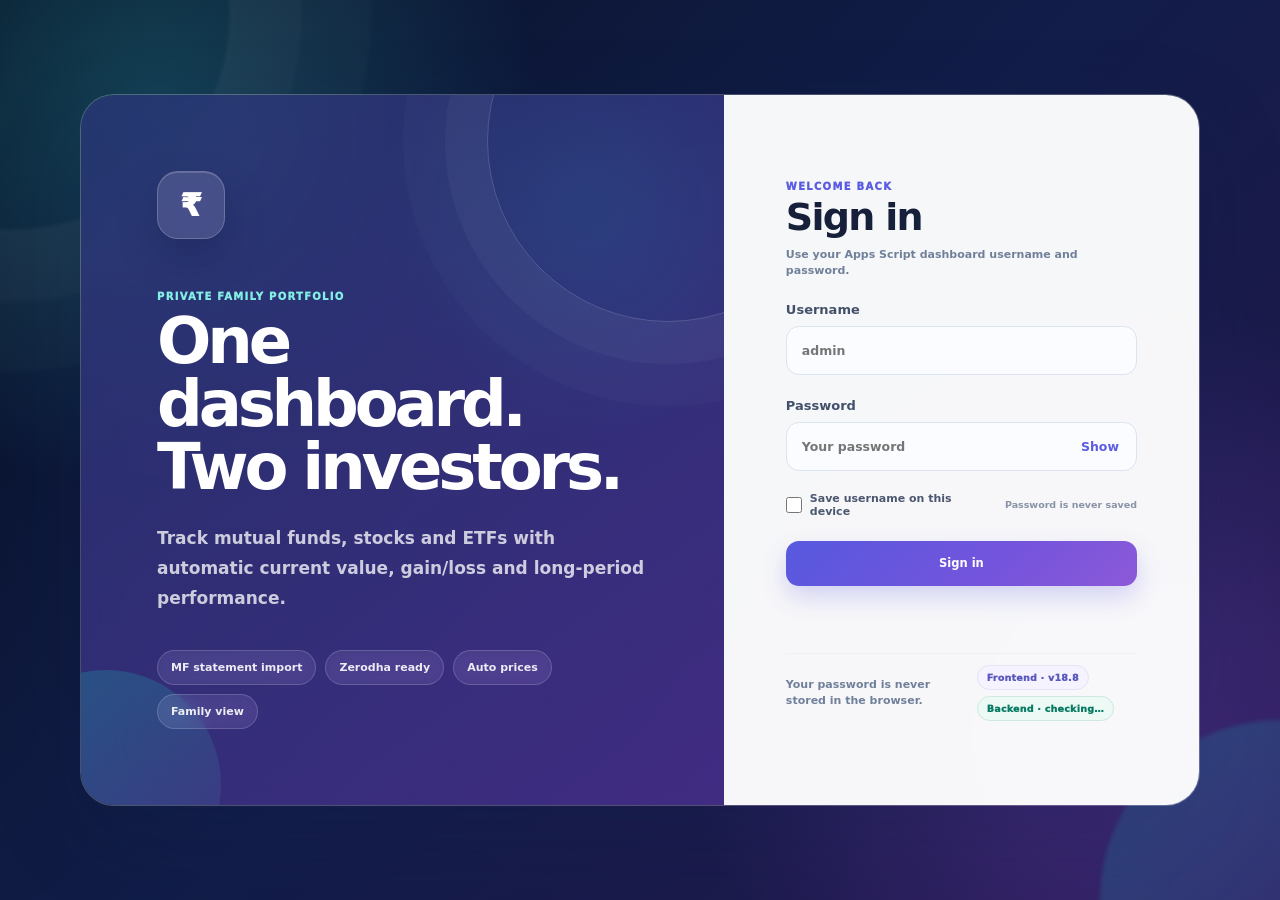
==== commit 6a3a7a09: "Add files via upload" ====
--- a/index.html
+++ b/index.html
@@ -10,7 +10,7 @@
   <meta name="description" content="Private family stock and mutual fund portfolio dashboard">
   <title>My Finance</title>
   <link rel="preconnect" href="https://script.google.com">
-  <link rel="stylesheet" href="styles.css?v=20260822-187">
+  <link rel="stylesheet" href="styles.css?v=20260822-188">
 </head>
 <body>
   <noscript>This dashboard requires JavaScript.</noscript>
@@ -36,7 +36,7 @@
         <p id="loginMessage" class="form-message" role="alert"></p>
         <div class="login-meta">
           <p class="tiny muted">Your password is never stored in the browser.</p>
-          <div class="version-pair"><span id="loginVersion" class="version-badge">Frontend · v18.7</span><span id="loginBackendVersion" class="version-badge backend-version">Backend · checking…</span></div>
+          <div class="version-pair"><span id="loginVersion" class="version-badge">Frontend · v18.8</span><span id="loginBackendVersion" class="version-badge backend-version">Backend · checking…</span></div>
         </div>
       </form>
     </div>
@@ -57,14 +57,14 @@
       <div class="sidebar-session-card">
         <span class="sidebar-session-label">SIGNED IN AS</span>
         <strong id="dashboardUsername">—</strong>
-        <span id="dashboardVersion">Frontend · v18.7</span><span id="dashboardBackendVersion">Backend · checking…</span>
+        <span id="dashboardVersion">Frontend · v18.8</span><span id="dashboardBackendVersion">Backend · checking…</span>
       </div>
       <div class="sidebar-foot"><button id="changePasswordBtn" class="nav-item"><span>⌁</span>Change password</button><button id="logoutBtn" class="nav-item danger-text"><span>↪</span>Log out</button></div>
     </aside>
 
     <main class="main-content">
       <header class="topbar">
-        <div><div class="topbar-title-line"><div><p class="eyebrow" id="todayLabel"></p><h1 id="pageTitle">Portfolio overview</h1></div><div class="dashboard-version-pair"><span id="dashboardVersionTop" class="dashboard-version-chip">FE v18.7</span><span id="dashboardBackendVersionTop" class="dashboard-version-chip backend-chip">BE …</span></div></div></div>
+        <div><div class="topbar-title-line"><div><p class="eyebrow" id="todayLabel"></p><h1 id="pageTitle">Portfolio overview</h1></div><div class="dashboard-version-pair"><span id="dashboardVersionTop" class="dashboard-version-chip">FE v18.8</span><span id="dashboardBackendVersionTop" class="dashboard-version-chip backend-chip">BE …</span></div></div></div>
         <div class="top-actions"><div class="auto-refresh-control" title="Automatically refresh portfolio and watchlist prices while this dashboard is open"><span class="auto-pulse"></span><div class="auto-refresh-copy"><strong>Auto update</strong><span id="autoRefreshCountdown">15 min</span></div><select id="autoRefreshSelect" aria-label="Auto update interval"><option value="5">5 min</option><option value="15" selected>15 min</option><option value="30">30 min</option><option value="60">60 min</option><option value="0">Off</option></select></div><div class="sync-status" id="syncStatus"><span class="status-dot"></span><span>Ready</span></div><button id="refreshBtn" class="icon-button" title="Refresh prices and NAVs">↻</button><button id="addInvestmentBtn" class="primary-button">+ Add investment</button><button id="profileButton" class="avatar-button"><span id="avatarInitial">A</span></button></div>
       </header>
 
@@ -837,7 +837,7 @@
   </aside>
 
   <div id="toastRegion" class="toast-region" aria-live="polite"></div>
-  <script src="config.js?v=20260822-187"></script>
-  <script src="app-v18-7.js?v=20260822-187" defer></script>
+  <script src="config.js?v=20260822-188"></script>
+  <script src="app-v18-8.js?v=20260822-188" defer></script>
 </body>
 </html>
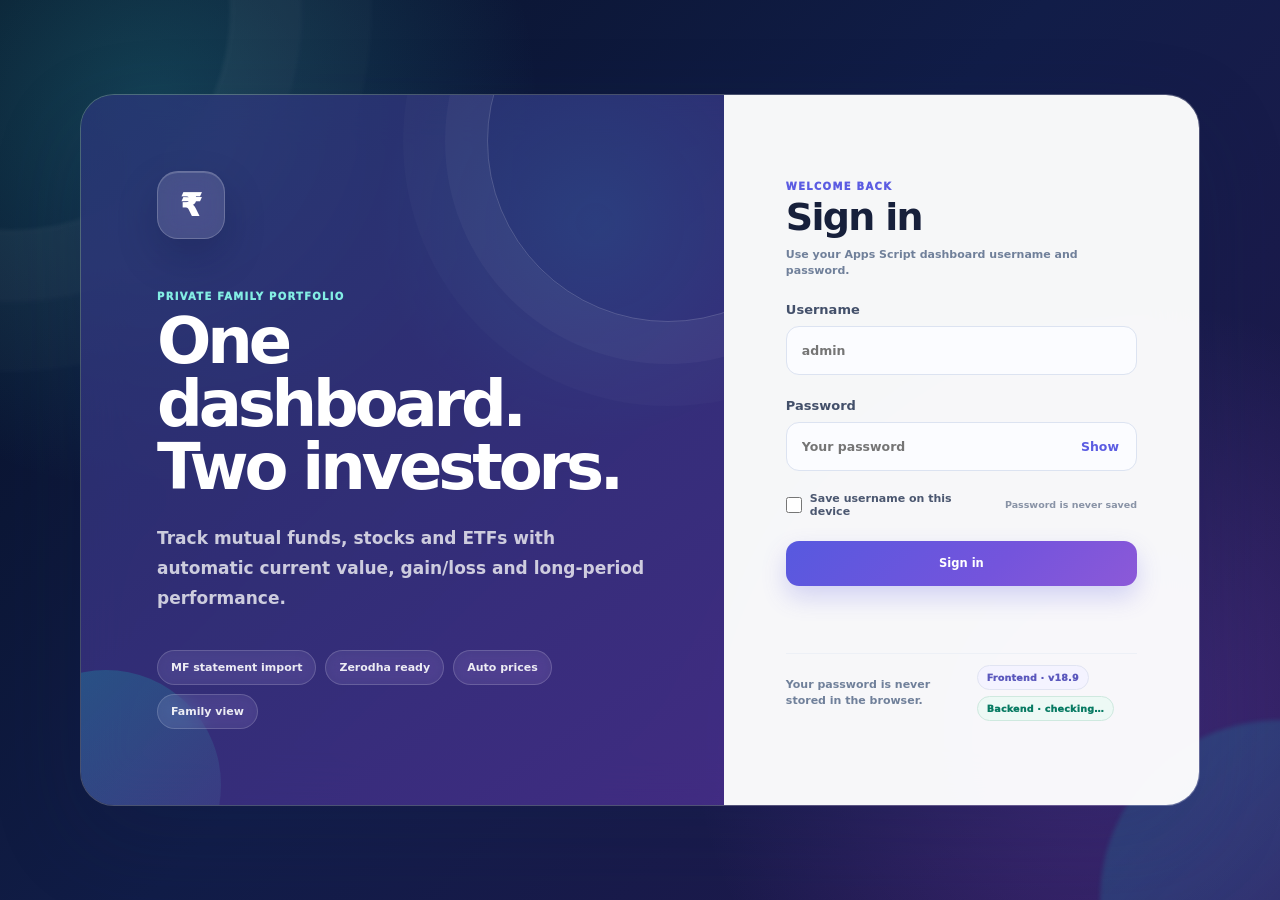
==== commit df3a1bf8: "Add files via upload" ====
--- a/index.html
+++ b/index.html
@@ -10,7 +10,7 @@
   <meta name="description" content="Private family stock and mutual fund portfolio dashboard">
   <title>My Finance</title>
   <link rel="preconnect" href="https://script.google.com">
-  <link rel="stylesheet" href="styles.css?v=20260822-188">
+  <link rel="stylesheet" href="styles.css?v=20260822-189">
 </head>
 <body>
   <noscript>This dashboard requires JavaScript.</noscript>
@@ -36,7 +36,7 @@
         <p id="loginMessage" class="form-message" role="alert"></p>
         <div class="login-meta">
           <p class="tiny muted">Your password is never stored in the browser.</p>
-          <div class="version-pair"><span id="loginVersion" class="version-badge">Frontend · v18.8</span><span id="loginBackendVersion" class="version-badge backend-version">Backend · checking…</span></div>
+          <div class="version-pair"><span id="loginVersion" class="version-badge">Frontend · v18.9</span><span id="loginBackendVersion" class="version-badge backend-version">Backend · checking…</span></div>
         </div>
       </form>
     </div>
@@ -57,14 +57,14 @@
       <div class="sidebar-session-card">
         <span class="sidebar-session-label">SIGNED IN AS</span>
         <strong id="dashboardUsername">—</strong>
-        <span id="dashboardVersion">Frontend · v18.8</span><span id="dashboardBackendVersion">Backend · checking…</span>
+        <span id="dashboardVersion">Frontend · v18.9</span><span id="dashboardBackendVersion">Backend · checking…</span>
       </div>
       <div class="sidebar-foot"><button id="changePasswordBtn" class="nav-item"><span>⌁</span>Change password</button><button id="logoutBtn" class="nav-item danger-text"><span>↪</span>Log out</button></div>
     </aside>
 
     <main class="main-content">
       <header class="topbar">
-        <div><div class="topbar-title-line"><div><p class="eyebrow" id="todayLabel"></p><h1 id="pageTitle">Portfolio overview</h1></div><div class="dashboard-version-pair"><span id="dashboardVersionTop" class="dashboard-version-chip">FE v18.8</span><span id="dashboardBackendVersionTop" class="dashboard-version-chip backend-chip">BE …</span></div></div></div>
+        <div><div class="topbar-title-line"><div><p class="eyebrow" id="todayLabel"></p><h1 id="pageTitle">Portfolio overview</h1></div><div class="dashboard-version-pair"><span id="dashboardVersionTop" class="dashboard-version-chip">FE v18.9</span><span id="dashboardBackendVersionTop" class="dashboard-version-chip backend-chip">BE …</span></div></div></div>
         <div class="top-actions"><div class="auto-refresh-control" title="Automatically refresh portfolio and watchlist prices while this dashboard is open"><span class="auto-pulse"></span><div class="auto-refresh-copy"><strong>Auto update</strong><span id="autoRefreshCountdown">15 min</span></div><select id="autoRefreshSelect" aria-label="Auto update interval"><option value="5">5 min</option><option value="15" selected>15 min</option><option value="30">30 min</option><option value="60">60 min</option><option value="0">Off</option></select></div><div class="sync-status" id="syncStatus"><span class="status-dot"></span><span>Ready</span></div><button id="refreshBtn" class="icon-button" title="Refresh prices and NAVs">↻</button><button id="addInvestmentBtn" class="primary-button">+ Add investment</button><button id="profileButton" class="avatar-button"><span id="avatarInitial">A</span></button></div>
       </header>
 
@@ -837,7 +837,7 @@
   </aside>
 
   <div id="toastRegion" class="toast-region" aria-live="polite"></div>
-  <script src="config.js?v=20260822-188"></script>
-  <script src="app-v18-8.js?v=20260822-188" defer></script>
+  <script src="config.js?v=20260822-189"></script>
+  <script src="app-v18-9.js?v=20260822-189" defer></script>
 </body>
 </html>
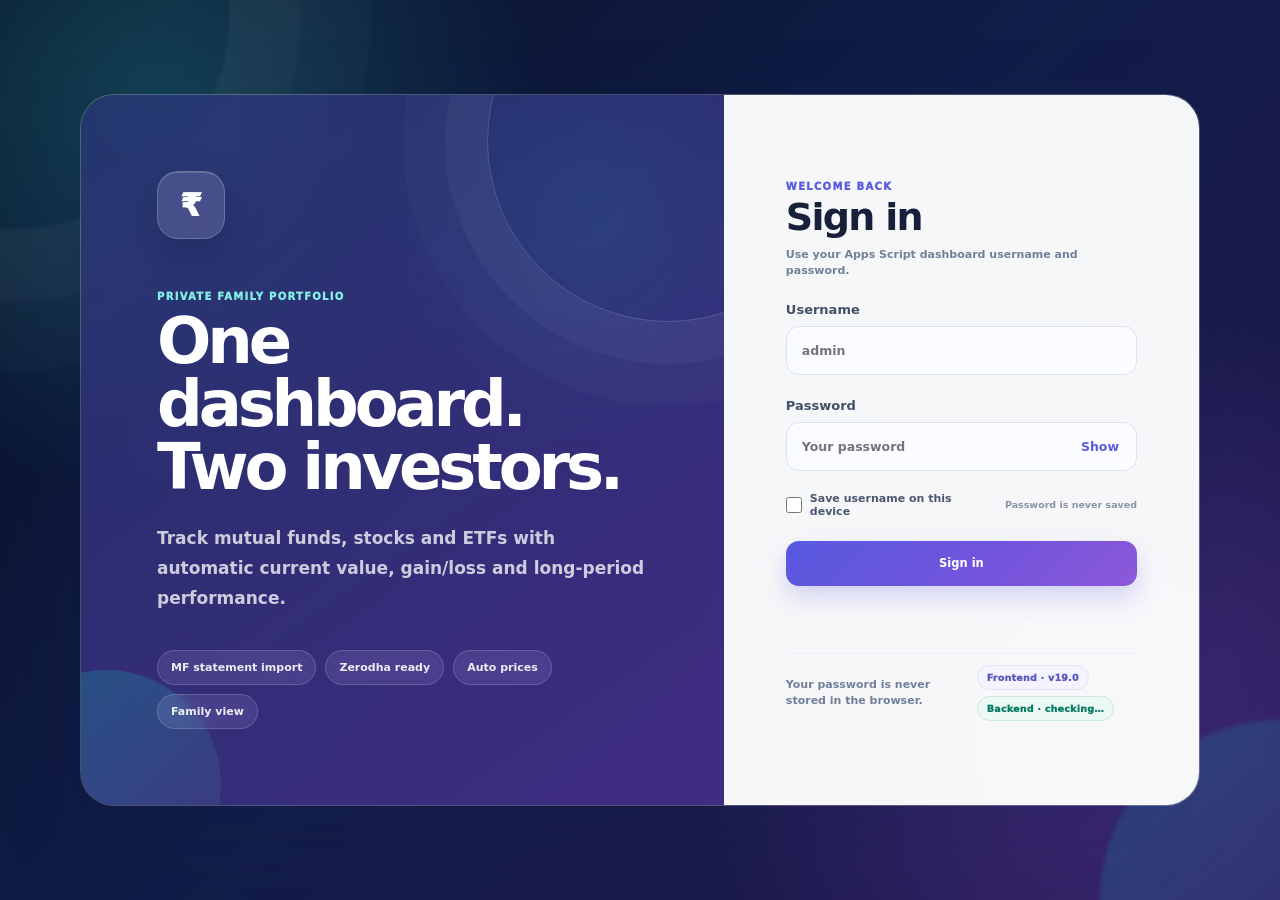
==== commit 3a725afe: "Add files via upload" ====
--- a/index.html
+++ b/index.html
@@ -10,7 +10,7 @@
   <meta name="description" content="Private family stock and mutual fund portfolio dashboard">
   <title>My Finance</title>
   <link rel="preconnect" href="https://script.google.com">
-  <link rel="stylesheet" href="styles.css?v=20260822-189">
+  <link rel="stylesheet" href="styles.css?v=20260822-190">
 </head>
 <body>
   <noscript>This dashboard requires JavaScript.</noscript>
@@ -36,7 +36,7 @@
         <p id="loginMessage" class="form-message" role="alert"></p>
         <div class="login-meta">
           <p class="tiny muted">Your password is never stored in the browser.</p>
-          <div class="version-pair"><span id="loginVersion" class="version-badge">Frontend · v18.9</span><span id="loginBackendVersion" class="version-badge backend-version">Backend · checking…</span></div>
+          <div class="version-pair"><span id="loginVersion" class="version-badge">Frontend · v19.0</span><span id="loginBackendVersion" class="version-badge backend-version">Backend · checking…</span></div>
         </div>
       </form>
     </div>
@@ -57,14 +57,14 @@
       <div class="sidebar-session-card">
         <span class="sidebar-session-label">SIGNED IN AS</span>
         <strong id="dashboardUsername">—</strong>
-        <span id="dashboardVersion">Frontend · v18.9</span><span id="dashboardBackendVersion">Backend · checking…</span>
+        <span id="dashboardVersion">Frontend · v19.0</span><span id="dashboardBackendVersion">Backend · checking…</span>
       </div>
       <div class="sidebar-foot"><button id="changePasswordBtn" class="nav-item"><span>⌁</span>Change password</button><button id="logoutBtn" class="nav-item danger-text"><span>↪</span>Log out</button></div>
     </aside>
 
     <main class="main-content">
       <header class="topbar">
-        <div><div class="topbar-title-line"><div><p class="eyebrow" id="todayLabel"></p><h1 id="pageTitle">Portfolio overview</h1></div><div class="dashboard-version-pair"><span id="dashboardVersionTop" class="dashboard-version-chip">FE v18.9</span><span id="dashboardBackendVersionTop" class="dashboard-version-chip backend-chip">BE …</span></div></div></div>
+        <div><div class="topbar-title-line"><div><p class="eyebrow" id="todayLabel"></p><h1 id="pageTitle">Portfolio overview</h1></div><div class="dashboard-version-pair"><span id="dashboardVersionTop" class="dashboard-version-chip">FE v19.0</span><span id="dashboardBackendVersionTop" class="dashboard-version-chip backend-chip">BE …</span></div></div></div>
         <div class="top-actions"><div class="auto-refresh-control" title="Automatically refresh portfolio and watchlist prices while this dashboard is open"><span class="auto-pulse"></span><div class="auto-refresh-copy"><strong>Auto update</strong><span id="autoRefreshCountdown">15 min</span></div><select id="autoRefreshSelect" aria-label="Auto update interval"><option value="5">5 min</option><option value="15" selected>15 min</option><option value="30">30 min</option><option value="60">60 min</option><option value="0">Off</option></select></div><div class="sync-status" id="syncStatus"><span class="status-dot"></span><span>Ready</span></div><button id="refreshBtn" class="icon-button" title="Refresh prices and NAVs">↻</button><button id="addInvestmentBtn" class="primary-button">+ Add investment</button><button id="profileButton" class="avatar-button"><span id="avatarInitial">A</span></button></div>
       </header>
 
@@ -837,7 +837,7 @@
   </aside>
 
   <div id="toastRegion" class="toast-region" aria-live="polite"></div>
-  <script src="config.js?v=20260822-189"></script>
-  <script src="app-v18-9.js?v=20260822-189" defer></script>
+  <script src="config.js?v=20260822-190"></script>
+  <script src="app-v19-0.js?v=20260822-190" defer></script>
 </body>
 </html>
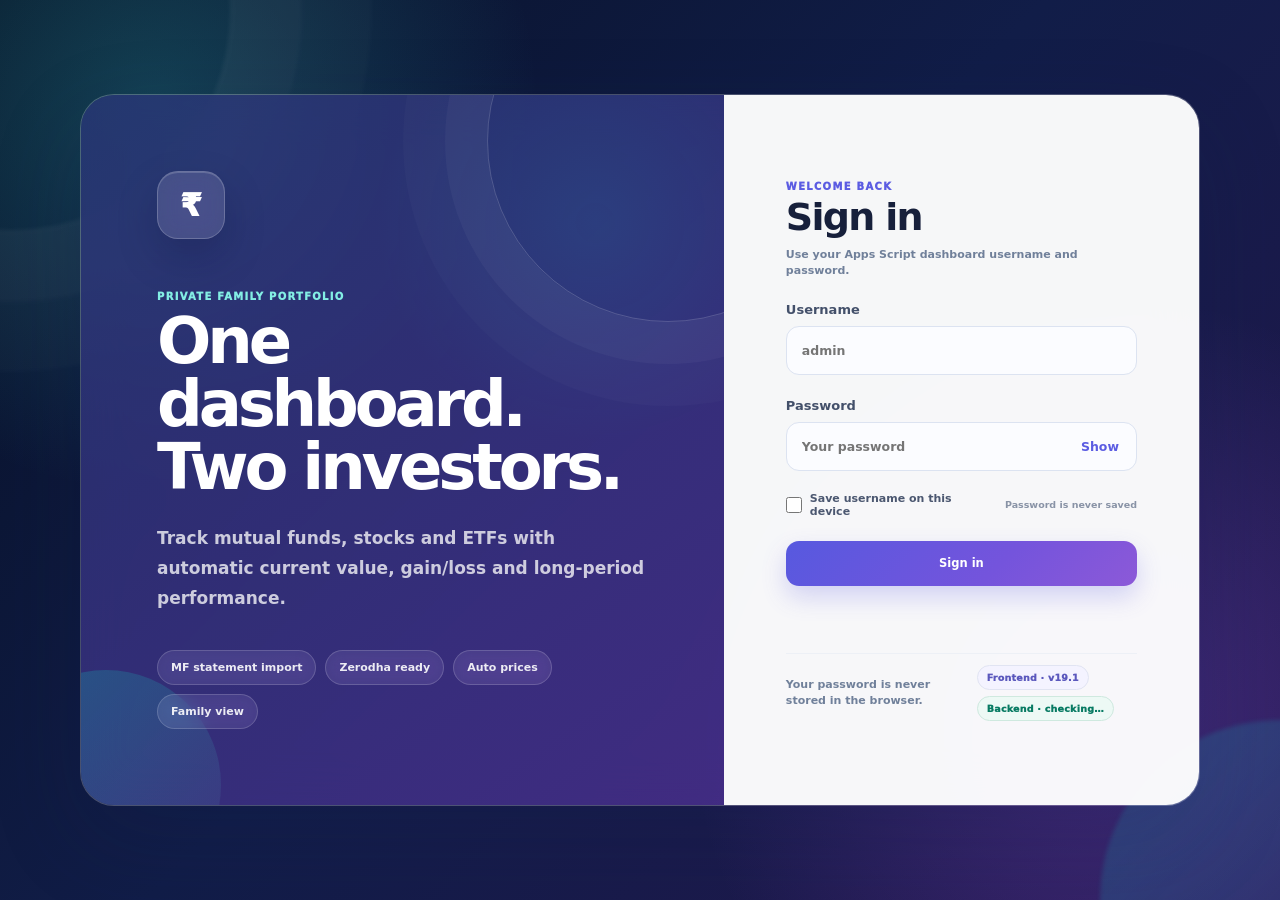
==== commit 8907db59: "Add files via upload" ====
--- a/index.html
+++ b/index.html
@@ -10,7 +10,7 @@
   <meta name="description" content="Private family stock and mutual fund portfolio dashboard">
   <title>My Finance</title>
   <link rel="preconnect" href="https://script.google.com">
-  <link rel="stylesheet" href="styles.css?v=20260822-190">
+  <link rel="stylesheet" href="styles.css?v=20260822-191">
 </head>
 <body>
   <noscript>This dashboard requires JavaScript.</noscript>
@@ -36,7 +36,7 @@
         <p id="loginMessage" class="form-message" role="alert"></p>
         <div class="login-meta">
           <p class="tiny muted">Your password is never stored in the browser.</p>
-          <div class="version-pair"><span id="loginVersion" class="version-badge">Frontend · v19.0</span><span id="loginBackendVersion" class="version-badge backend-version">Backend · checking…</span></div>
+          <div class="version-pair"><span id="loginVersion" class="version-badge">Frontend · v19.1</span><span id="loginBackendVersion" class="version-badge backend-version">Backend · checking…</span></div>
         </div>
       </form>
     </div>
@@ -57,14 +57,14 @@
       <div class="sidebar-session-card">
         <span class="sidebar-session-label">SIGNED IN AS</span>
         <strong id="dashboardUsername">—</strong>
-        <span id="dashboardVersion">Frontend · v19.0</span><span id="dashboardBackendVersion">Backend · checking…</span>
+        <span id="dashboardVersion">Frontend · v19.1</span><span id="dashboardBackendVersion">Backend · checking…</span>
       </div>
       <div class="sidebar-foot"><button id="changePasswordBtn" class="nav-item"><span>⌁</span>Change password</button><button id="logoutBtn" class="nav-item danger-text"><span>↪</span>Log out</button></div>
     </aside>
 
     <main class="main-content">
       <header class="topbar">
-        <div><div class="topbar-title-line"><div><p class="eyebrow" id="todayLabel"></p><h1 id="pageTitle">Portfolio overview</h1></div><div class="dashboard-version-pair"><span id="dashboardVersionTop" class="dashboard-version-chip">FE v19.0</span><span id="dashboardBackendVersionTop" class="dashboard-version-chip backend-chip">BE …</span></div></div></div>
+        <div><div class="topbar-title-line"><div><p class="eyebrow" id="todayLabel"></p><h1 id="pageTitle">Portfolio overview</h1></div><div class="dashboard-version-pair"><span id="dashboardVersionTop" class="dashboard-version-chip">FE v19.1</span><span id="dashboardBackendVersionTop" class="dashboard-version-chip backend-chip">BE …</span></div></div></div>
         <div class="top-actions"><div class="auto-refresh-control" title="Automatically refresh portfolio and watchlist prices while this dashboard is open"><span class="auto-pulse"></span><div class="auto-refresh-copy"><strong>Auto update</strong><span id="autoRefreshCountdown">15 min</span></div><select id="autoRefreshSelect" aria-label="Auto update interval"><option value="5">5 min</option><option value="15" selected>15 min</option><option value="30">30 min</option><option value="60">60 min</option><option value="0">Off</option></select></div><div class="sync-status" id="syncStatus"><span class="status-dot"></span><span>Ready</span></div><button id="refreshBtn" class="icon-button" title="Refresh prices and NAVs">↻</button><button id="addInvestmentBtn" class="primary-button">+ Add investment</button><button id="profileButton" class="avatar-button"><span id="avatarInitial">A</span></button></div>
       </header>
 
@@ -837,7 +837,7 @@
   </aside>
 
   <div id="toastRegion" class="toast-region" aria-live="polite"></div>
-  <script src="config.js?v=20260822-190"></script>
-  <script src="app-v19-0.js?v=20260822-190" defer></script>
+  <script src="config.js?v=20260822-191"></script>
+  <script src="app-v19-1.js?v=20260822-191" defer></script>
 </body>
 </html>
--- a/styles.css
+++ b/styles.css
@@ -5360,3 +5360,88 @@
     font-size:20px !important;
   }
 }
+
+
+/* =========================================================
+   V19.1 — CLEAR PROFIT / LOSS COLOURS
+   Profit = GREEN, Loss = RED, Zero = muted
+   Late overrides intentionally win over typography rules.
+   ========================================================= */
+:root{
+  --profit-green:#078a5b;
+  --profit-green-bg:#e8f8f0;
+  --loss-red:#d63f52;
+  --loss-red-bg:#fff0f2;
+}
+
+/* Global semantic values */
+.positive,
+.positive strong,
+strong.positive,
+td.positive,
+td.positive strong{
+  color:var(--profit-green) !important;
+}
+.negative,
+.negative strong,
+strong.negative,
+td.negative,
+td.negative strong{
+  color:var(--loss-red) !important;
+}
+
+/* Holdings table: make Gain/Loss, Gain %, XIRR and performance unmistakable */
+#holdingsSection table td.positive,
+#holdingsSection table td.positive strong{
+  color:var(--profit-green) !important;
+  font-weight:950 !important;
+}
+#holdingsSection table td.negative,
+#holdingsSection table td.negative strong{
+  color:var(--loss-red) !important;
+  font-weight:950 !important;
+}
+#holdingsSection table td.perf.positive{
+  background:linear-gradient(90deg,transparent,var(--profit-green-bg)) !important;
+}
+#holdingsSection table td.perf.negative{
+  background:linear-gradient(90deg,transparent,var(--loss-red-bg)) !important;
+}
+
+/* Holdings Summary: fixes V18.6 typography selector overriding green/red */
+#holdingsSection .holdings-value-growth-matrix .summary-metric.growth>strong.positive{
+  color:var(--profit-green) !important;
+}
+#holdingsSection .holdings-value-growth-matrix .summary-metric.growth>strong.negative{
+  color:var(--loss-red) !important;
+}
+
+/* Main KPI and analysis cards */
+#sumGain.positive,
+.growth-kpi strong.positive,
+.growth-kpi small.positive,
+.investor-card .positive,
+.drawer-metric strong.positive,
+.drawer-gain-chip.positive{
+  color:var(--profit-green) !important;
+}
+#sumGain.negative,
+.growth-kpi strong.negative,
+.growth-kpi small.negative,
+.investor-card .negative,
+.drawer-metric strong.negative,
+.drawer-gain-chip.negative{
+  color:var(--loss-red) !important;
+}
+
+/* Small chips use matching soft background */
+.summary-trend.positive,
+.drawer-gain-chip.positive{
+  color:var(--profit-green) !important;
+  background:var(--profit-green-bg) !important;
+}
+.summary-trend.negative,
+.drawer-gain-chip.negative{
+  color:var(--loss-red) !important;
+  background:var(--loss-red-bg) !important;
+}
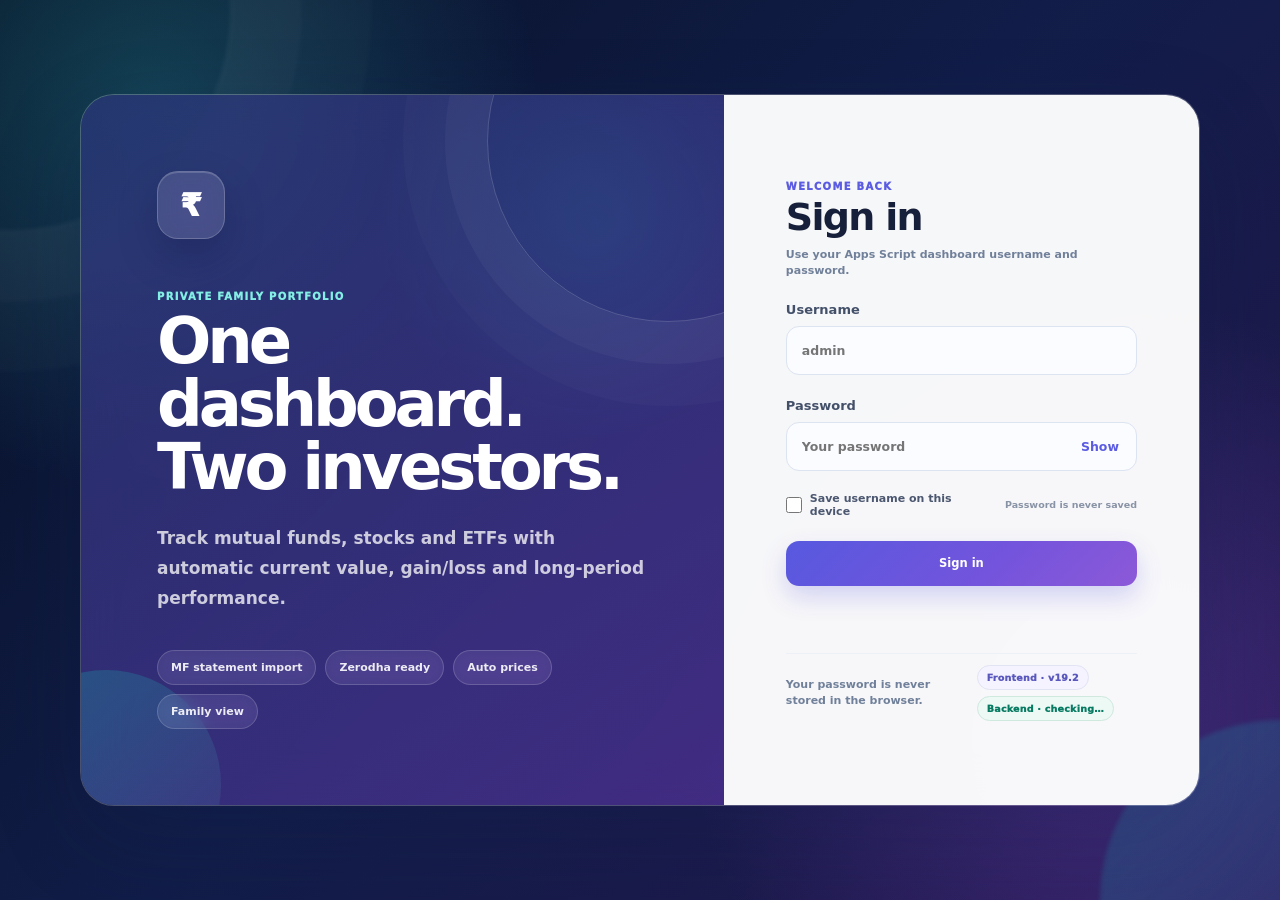
==== commit 34756d86: "Add files via upload" ====
--- a/index.html
+++ b/index.html
@@ -10,7 +10,7 @@
   <meta name="description" content="Private family stock and mutual fund portfolio dashboard">
   <title>My Finance</title>
   <link rel="preconnect" href="https://script.google.com">
-  <link rel="stylesheet" href="styles.css?v=20260822-191">
+  <link rel="stylesheet" href="styles.css?v=20260822-192">
 </head>
 <body>
   <noscript>This dashboard requires JavaScript.</noscript>
@@ -36,7 +36,7 @@
         <p id="loginMessage" class="form-message" role="alert"></p>
         <div class="login-meta">
           <p class="tiny muted">Your password is never stored in the browser.</p>
-          <div class="version-pair"><span id="loginVersion" class="version-badge">Frontend · v19.1</span><span id="loginBackendVersion" class="version-badge backend-version">Backend · checking…</span></div>
+          <div class="version-pair"><span id="loginVersion" class="version-badge">Frontend · v19.2</span><span id="loginBackendVersion" class="version-badge backend-version">Backend · checking…</span></div>
         </div>
       </form>
     </div>
@@ -57,14 +57,14 @@
       <div class="sidebar-session-card">
         <span class="sidebar-session-label">SIGNED IN AS</span>
         <strong id="dashboardUsername">—</strong>
-        <span id="dashboardVersion">Frontend · v19.1</span><span id="dashboardBackendVersion">Backend · checking…</span>
+        <span id="dashboardVersion">Frontend · v19.2</span><span id="dashboardBackendVersion">Backend · checking…</span>
       </div>
       <div class="sidebar-foot"><button id="changePasswordBtn" class="nav-item"><span>⌁</span>Change password</button><button id="logoutBtn" class="nav-item danger-text"><span>↪</span>Log out</button></div>
     </aside>
 
     <main class="main-content">
       <header class="topbar">
-        <div><div class="topbar-title-line"><div><p class="eyebrow" id="todayLabel"></p><h1 id="pageTitle">Portfolio overview</h1></div><div class="dashboard-version-pair"><span id="dashboardVersionTop" class="dashboard-version-chip">FE v19.1</span><span id="dashboardBackendVersionTop" class="dashboard-version-chip backend-chip">BE …</span></div></div></div>
+        <div><div class="topbar-title-line"><div><p class="eyebrow" id="todayLabel"></p><h1 id="pageTitle">Portfolio overview</h1></div><div class="dashboard-version-pair"><span id="dashboardVersionTop" class="dashboard-version-chip">FE v19.2</span><span id="dashboardBackendVersionTop" class="dashboard-version-chip backend-chip">BE …</span></div></div></div>
         <div class="top-actions"><div class="auto-refresh-control" title="Automatically refresh portfolio and watchlist prices while this dashboard is open"><span class="auto-pulse"></span><div class="auto-refresh-copy"><strong>Auto update</strong><span id="autoRefreshCountdown">15 min</span></div><select id="autoRefreshSelect" aria-label="Auto update interval"><option value="5">5 min</option><option value="15" selected>15 min</option><option value="30">30 min</option><option value="60">60 min</option><option value="0">Off</option></select></div><div class="sync-status" id="syncStatus"><span class="status-dot"></span><span>Ready</span></div><button id="refreshBtn" class="icon-button" title="Refresh prices and NAVs">↻</button><button id="addInvestmentBtn" class="primary-button">+ Add investment</button><button id="profileButton" class="avatar-button"><span id="avatarInitial">A</span></button></div>
       </header>
 
@@ -800,7 +800,17 @@
       <div class="modal-head"><div><p class="eyebrow">DASHBOARD STICKY</p><h2 id="stickyNoteModalTitle">Add target or reminder</h2></div><button class="modal-close" data-close-modal>×</button></div>
       <form id="stickyNoteForm" class="stack-form">
         <input id="stickyNoteId" type="hidden">
-        <label>Type<select id="stickyNoteType"><option value="TARGET">Target</option><option value="REMINDER">Reminder</option></select></label>
+        <div class="form-grid two">
+          <label>Type<select id="stickyNoteType"><option value="TARGET">Target</option><option value="REMINDER">Reminder</option></select></label>
+          <label>Sticky colour<select id="stickyNoteColor">
+            <option value="YELLOW">Yellow</option>
+            <option value="BLUE">Blue</option>
+            <option value="GREEN">Green</option>
+            <option value="PINK">Pink</option>
+            <option value="PURPLE">Purple</option>
+            <option value="ORANGE">Orange</option>
+          </select></label>
+        </div>
         <label>Title<input id="stickyNoteTitle" required maxlength="120" placeholder="What needs attention?"></label>
         <label>Due date <small>(optional)</small><input id="stickyNoteDueDate" type="date"></label>
         <label>Details<textarea id="stickyNoteText" rows="5" maxlength="1000" placeholder="Short details, next action, amount, person, etc."></textarea></label>
@@ -837,7 +847,7 @@
   </aside>
 
   <div id="toastRegion" class="toast-region" aria-live="polite"></div>
-  <script src="config.js?v=20260822-191"></script>
-  <script src="app-v19-1.js?v=20260822-191" defer></script>
+  <script src="config.js?v=20260822-192"></script>
+  <script src="app-v19-2.js?v=20260822-192" defer></script>
 </body>
 </html>
--- a/styles.css
+++ b/styles.css
@@ -5445,3 +5445,227 @@
   color:var(--loss-red) !important;
   background:var(--loss-red-bg) !important;
 }
+
+
+/* =========================================================
+   V19.2 — ADVANCED STICKY TARGETS & REMINDERS
+   Colour · Pin/keep-open · Collapse · Drag/move · Resize
+   ========================================================= */
+.sticky-usage-hint{
+  display:block;
+  margin-top:4px;
+  color:#8993a5;
+  font-size:8.5px;
+  font-weight:750;
+}
+.sticky-notes-list{
+  align-items:flex-start;
+  min-height:128px;
+}
+.sticky-note-card{
+  position:relative;
+  display:flex;
+  flex-direction:column;
+  flex:0 0 270px;
+  width:270px;
+  min-height:128px;
+  transition:width .18s ease,flex-basis .18s ease,min-height .18s ease,transform .16s ease,box-shadow .16s ease,opacity .16s ease;
+  user-select:none;
+}
+.sticky-note-card.sticky-size-s{flex-basis:220px;width:220px}
+.sticky-note-card.sticky-size-m{flex-basis:270px;width:270px}
+.sticky-note-card.sticky-size-l{flex-basis:340px;width:340px}
+.sticky-note-card.sticky-size-xl{flex-basis:430px;width:430px}
+.sticky-note-card.is-pinned{
+  order:-1;
+  box-shadow:0 0 0 2px rgba(92,87,210,.14),0 12px 26px rgba(53,55,126,.13);
+}
+.sticky-note-card.is-pinned::before{
+  content:"PINNED";
+  position:absolute;
+  top:-7px;
+  left:14px;
+  padding:2px 7px;
+  border-radius:999px;
+  color:#fff;
+  background:#625bd6;
+  font-size:6.7px;
+  font-weight:950;
+  letter-spacing:.08em;
+}
+.sticky-note-card.is-collapsed{
+  min-height:72px;
+}
+.sticky-note-card.is-collapsed .sticky-note-body{
+  display:none;
+}
+.sticky-note-card.is-collapsed .sticky-title-button h4{
+  margin-bottom:1px;
+}
+.sticky-note-card.is-dragging{
+  opacity:.48;
+  transform:scale(.98);
+}
+.sticky-note-card.drag-target{
+  transform:translateY(-3px);
+  outline:2px dashed rgba(91,92,226,.45);
+  outline-offset:2px;
+}
+
+/* Six selectable colours */
+.sticky-note-card.sticky-color-yellow{border-color:#ead99a;background:linear-gradient(145deg,#fffbe4,#fff3b9)}
+.sticky-note-card.sticky-color-blue{border-color:#bad8f2;background:linear-gradient(145deg,#f3f9ff,#deefff)}
+.sticky-note-card.sticky-color-green{border-color:#b9e0cc;background:linear-gradient(145deg,#f1fbf6,#dff5e9)}
+.sticky-note-card.sticky-color-pink{border-color:#efc2cf;background:linear-gradient(145deg,#fff5f8,#ffe3eb)}
+.sticky-note-card.sticky-color-purple{border-color:#d5c6f1;background:linear-gradient(145deg,#faf6ff,#ece3ff)}
+.sticky-note-card.sticky-color-orange{border-color:#efc99e;background:linear-gradient(145deg,#fff8ef,#ffe8cc)}
+
+.sticky-note-card.overdue{
+  border-color:#ed9da6!important;
+  box-shadow:inset 0 0 0 1px rgba(207,70,87,.08),0 7px 16px rgba(103,89,35,.08);
+}
+.sticky-note-top{
+  gap:6px;
+}
+.sticky-note-grab-zone{
+  min-width:0;
+  display:flex;
+  align-items:center;
+  gap:5px;
+  cursor:grab;
+}
+.sticky-note-grab-zone:active{cursor:grabbing}
+.sticky-drag-handle{
+  color:#8b91a0;
+  font-size:14px;
+  font-weight:950;
+  letter-spacing:-4px;
+  transform:rotate(90deg);
+  margin-right:2px;
+}
+.sticky-top-tools{
+  margin-left:auto;
+  display:flex;
+  align-items:center;
+  gap:3px;
+}
+.sticky-top-tools .sticky-due{
+  margin-right:2px;
+  max-width:105px;
+  overflow:hidden;
+  text-overflow:ellipsis;
+}
+.sticky-icon-button,
+.sticky-mini-button{
+  display:inline-grid;
+  place-items:center;
+  border:1px solid rgba(112,121,145,.20);
+  color:#5e687a;
+  background:rgba(255,255,255,.58);
+  cursor:pointer;
+}
+.sticky-icon-button{
+  width:23px;
+  height:23px;
+  padding:0;
+  border-radius:7px;
+  font-size:11px;
+  font-weight:950;
+}
+.sticky-icon-button:hover,
+.sticky-mini-button:hover{
+  color:#4e49b3;
+  background:rgba(255,255,255,.92);
+  border-color:rgba(93,88,190,.32);
+}
+.sticky-icon-button.pin.active{
+  color:#6552bc;
+  background:#f0ebff;
+  border-color:#cfc4ef;
+}
+.sticky-icon-button.danger{
+  color:#c44b59;
+}
+.sticky-icon-button.danger:hover{
+  color:#b62f40;
+  background:#fff0f2;
+  border-color:#efc2c9;
+}
+.sticky-title-button{
+  width:100%;
+  padding:0;
+  border:0;
+  text-align:left;
+  color:inherit;
+  background:transparent;
+  cursor:pointer;
+}
+.sticky-title-button h4{
+  margin:8px 0 5px;
+}
+.sticky-note-body{
+  display:flex;
+  flex:1;
+  flex-direction:column;
+}
+.sticky-no-details{
+  color:#9097a3!important;
+  font-style:italic;
+}
+.sticky-note-footer{
+  display:flex;
+  align-items:center;
+  justify-content:space-between;
+  gap:8px;
+  margin-top:auto;
+  padding-top:5px;
+}
+.sticky-layout-tools{
+  display:flex;
+  align-items:center;
+  gap:3px;
+}
+.sticky-mini-button{
+  width:23px;
+  height:23px;
+  padding:0;
+  border-radius:7px;
+  font-size:11px;
+  font-weight:950;
+}
+.sticky-size-label{
+  min-width:18px;
+  color:#7c8493;
+  font-size:7.5px;
+  font-weight:950;
+  text-align:center;
+}
+.sticky-note-actions{
+  display:none!important; /* replaced by compact top tools + footer */
+}
+
+/* Drawer: cards remain practical even at L / XL setting */
+.utility-drawer .sticky-note-card.sticky-size-s,
+.utility-drawer .sticky-note-card.sticky-size-m,
+.utility-drawer .sticky-note-card.sticky-size-l,
+.utility-drawer .sticky-note-card.sticky-size-xl{
+  width:100%!important;
+  flex-basis:auto!important;
+}
+.utility-drawer .sticky-notes-list{
+  overflow-x:hidden!important;
+}
+.utility-drawer .sticky-note-card{
+  user-select:auto;
+}
+
+/* Mobile keeps move arrows available when drag is awkward */
+@media(max-width:720px){
+  .sticky-usage-hint{font-size:8px}
+  .sticky-note-card.sticky-size-s{flex-basis:205px;width:205px}
+  .sticky-note-card.sticky-size-m{flex-basis:245px;width:245px}
+  .sticky-note-card.sticky-size-l{flex-basis:300px;width:300px}
+  .sticky-note-card.sticky-size-xl{flex-basis:360px;width:360px}
+  .sticky-icon-button{width:22px;height:22px}
+  .sticky-top-tools .sticky-due{max-width:82px}
+}
